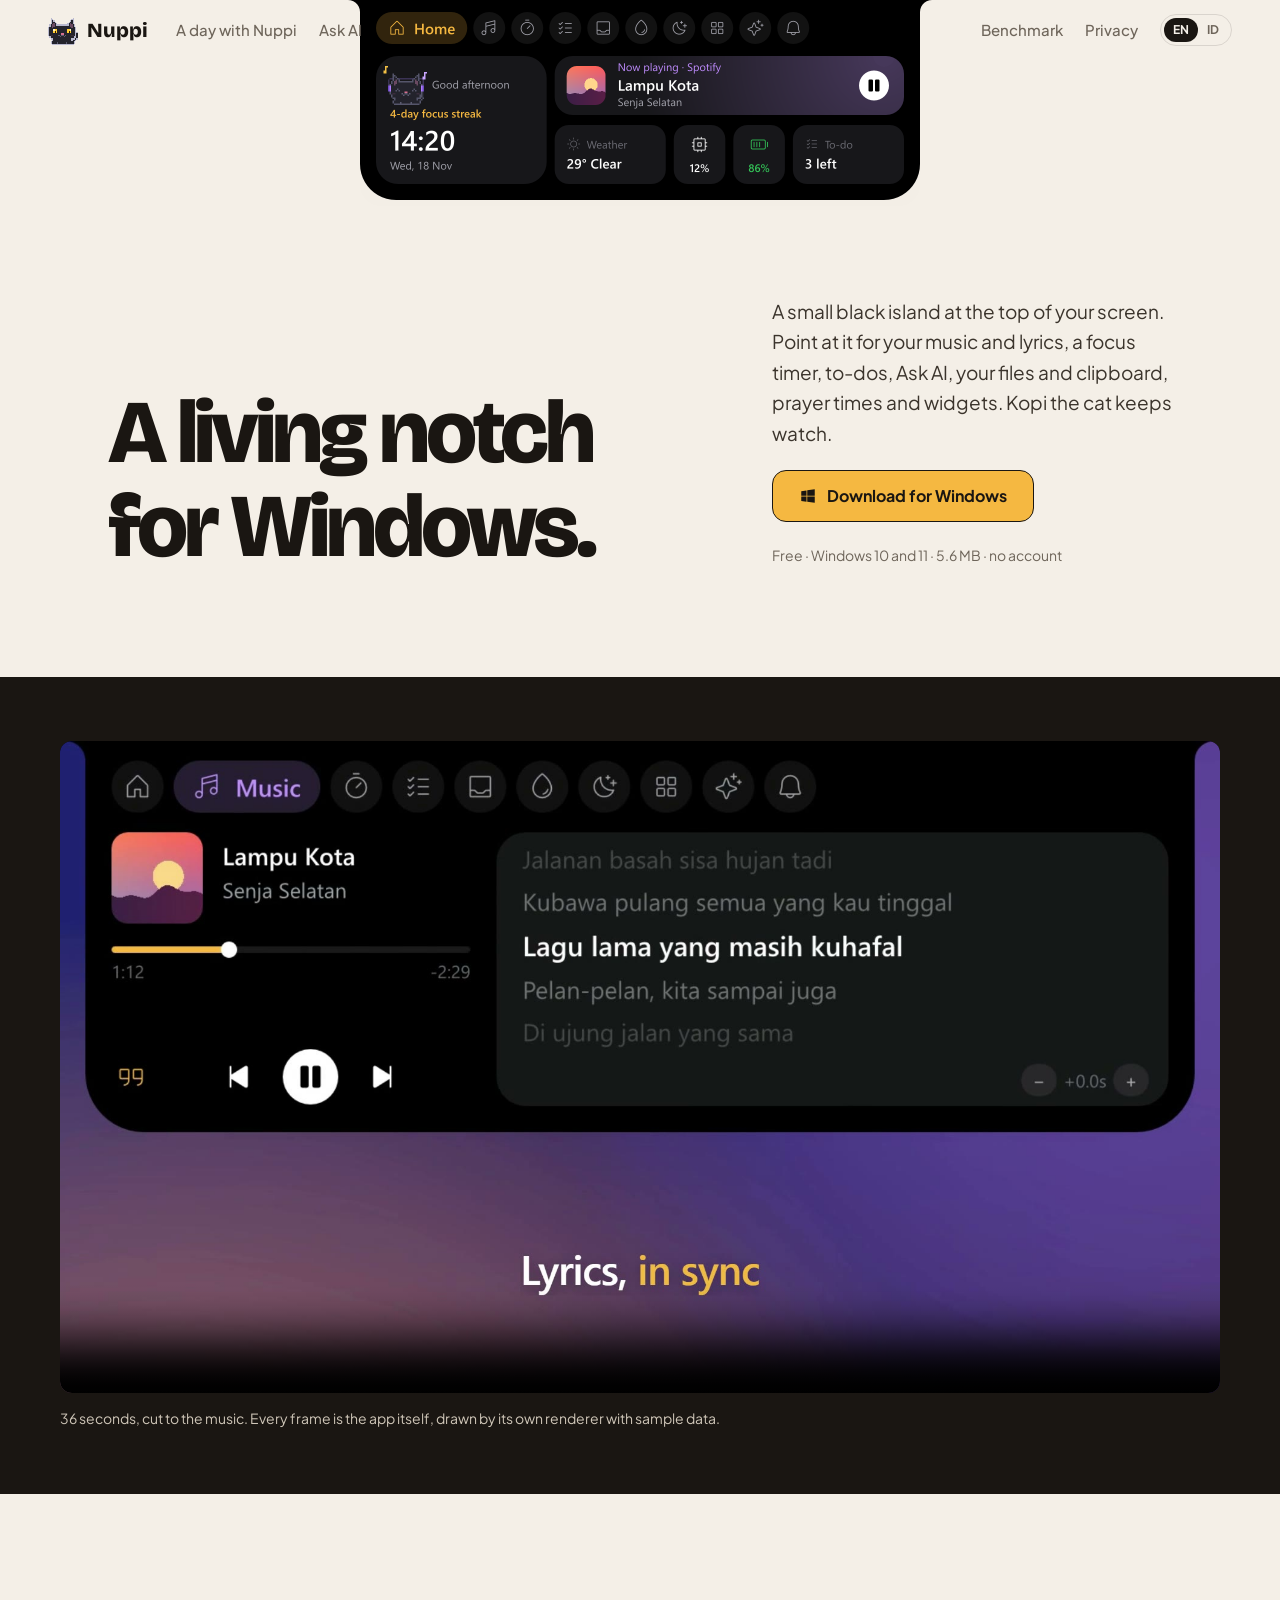
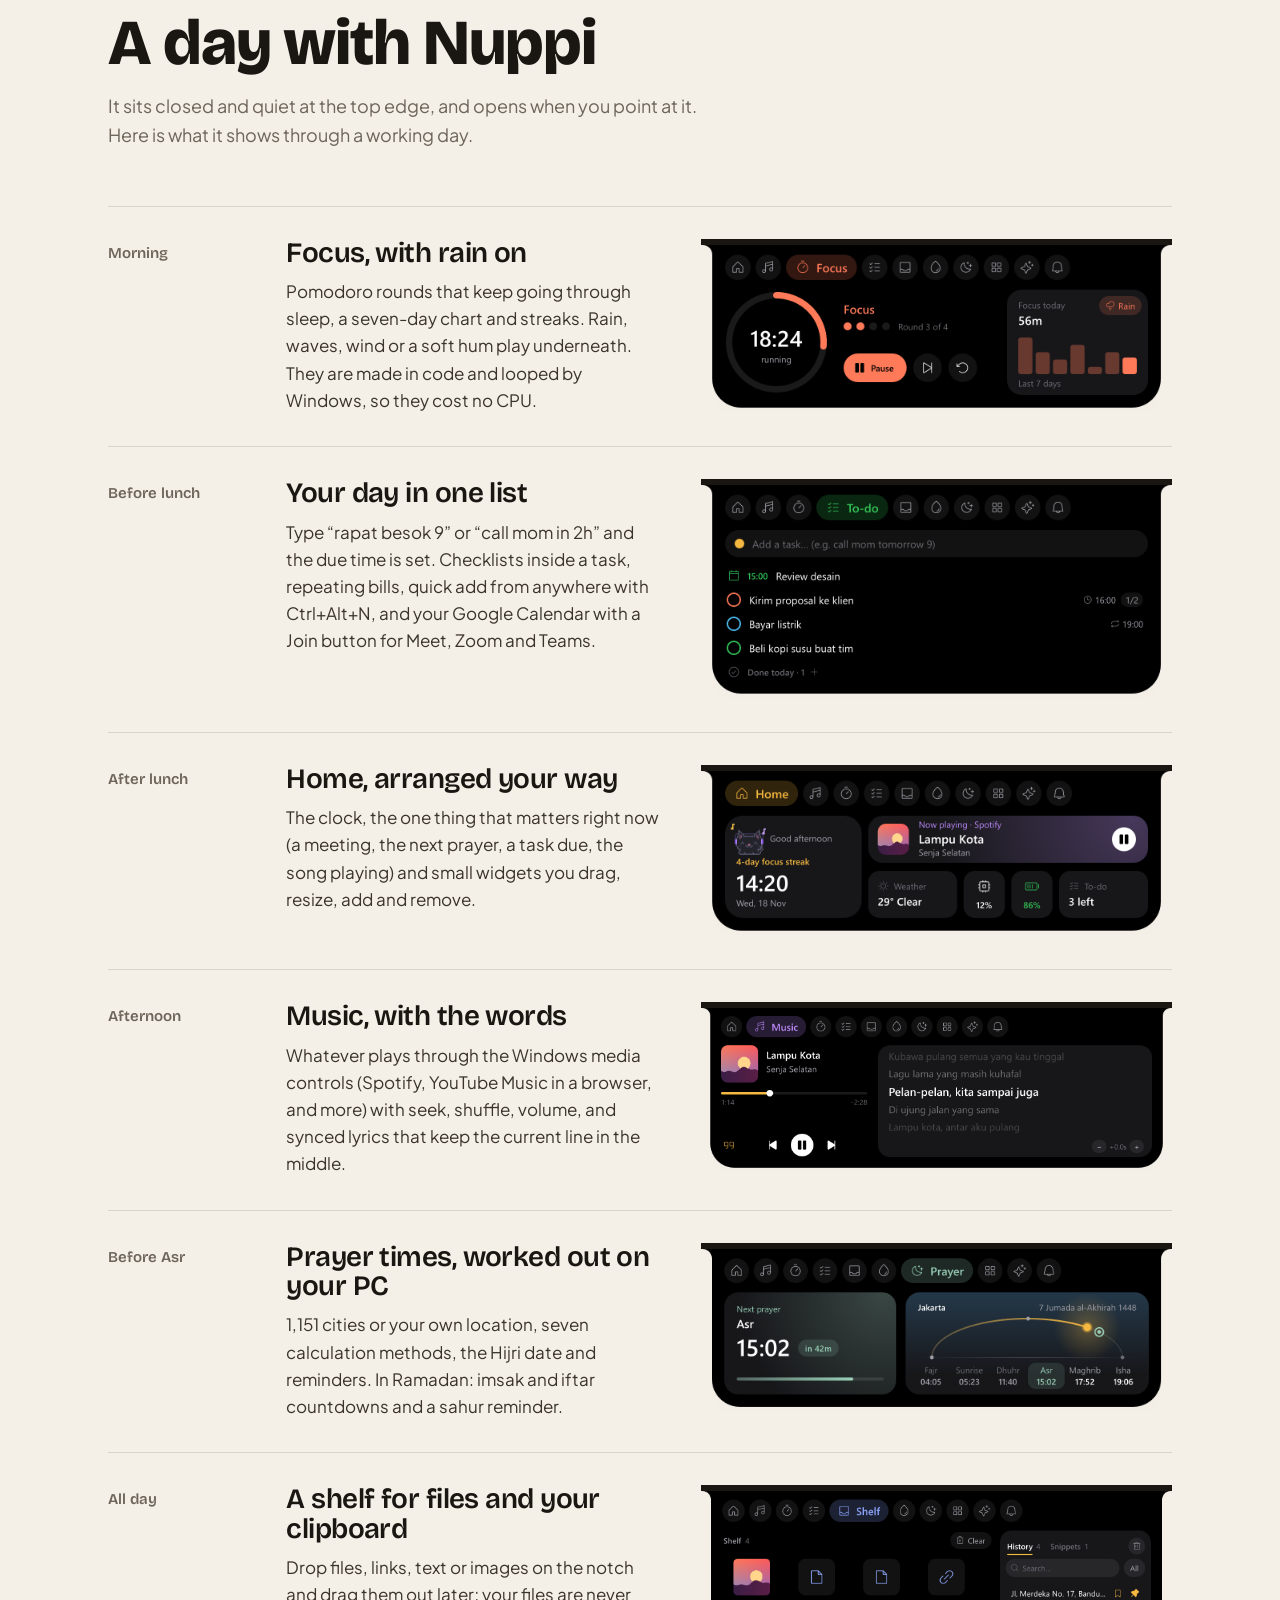
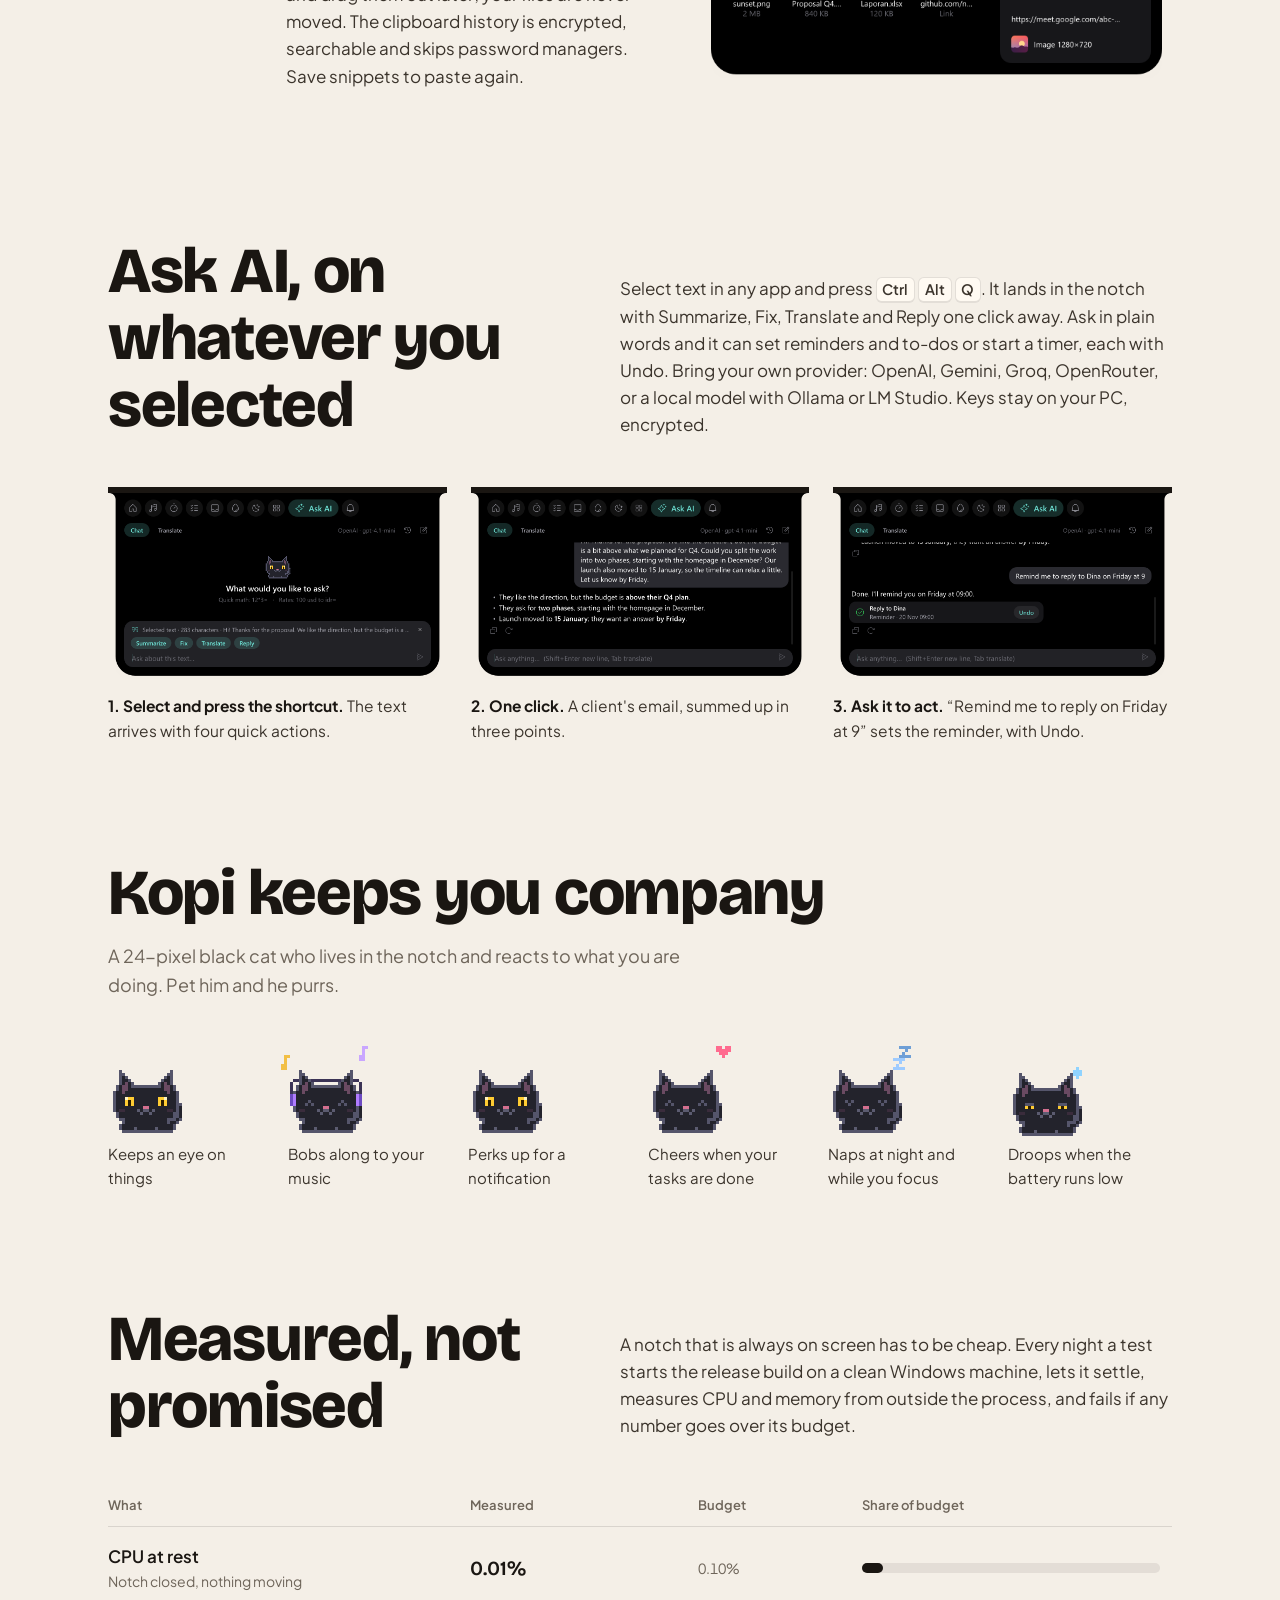
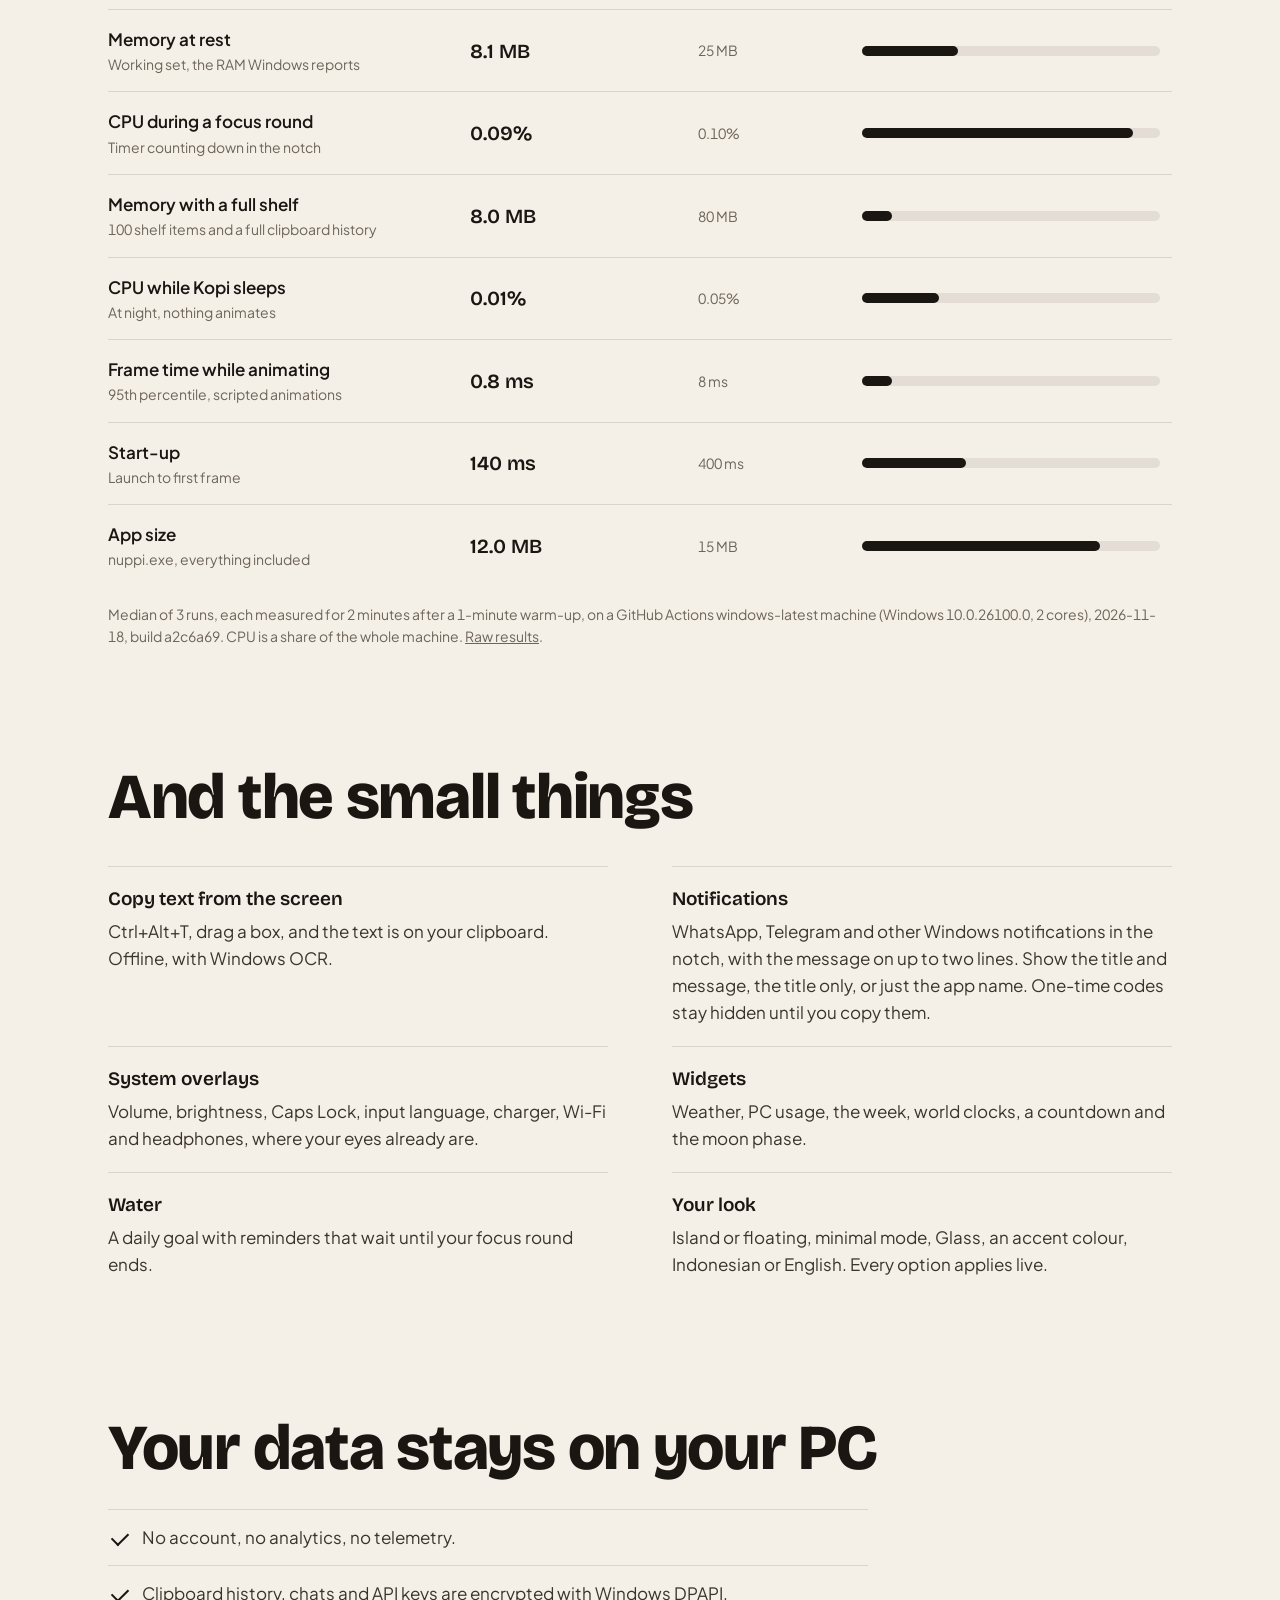
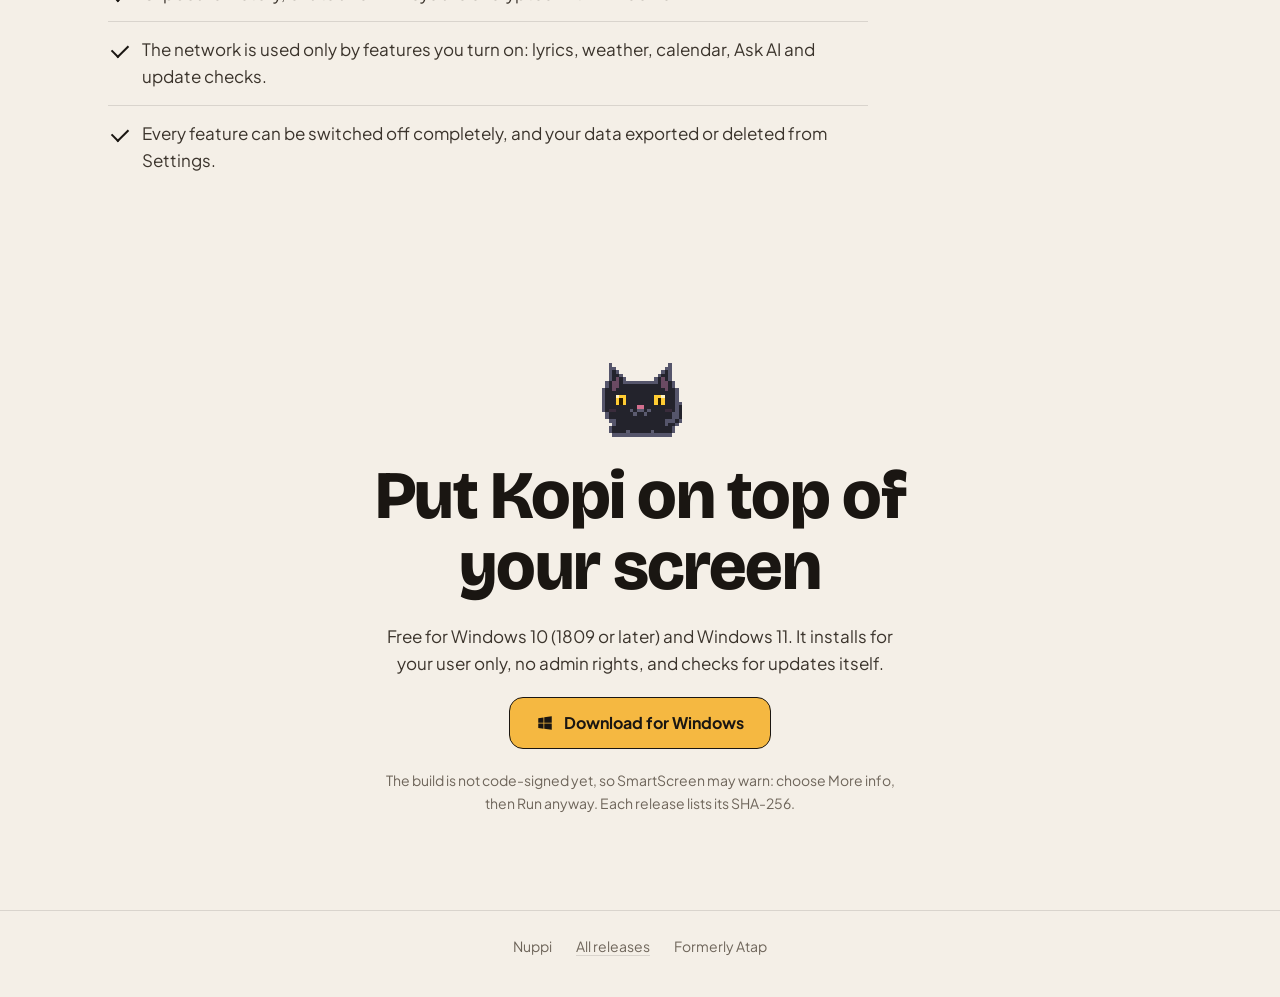
==== index.html @ 41942827 "site: notifications copy" ====
<!doctype html>
<html lang="en">
<head>
  <meta charset="utf-8">
  <meta name="viewport" content="width=device-width, initial-scale=1">
  <title>Nuppi — a living notch for Windows</title>
  <meta name="description" content="Nuppi puts a living notch at the top of your Windows screen: music with synced lyrics, a focus timer, to-dos, Ask AI on any selected text, a shelf for files and your clipboard, prayer times and widgets, guarded by Kopi the pixel cat. Free for Windows 10 and 11.">
  <meta name="theme-color" content="#F4EFE7">
  <link rel="canonical" href="https://nuppi-notch.github.io/">
  <link rel="icon" type="image/png" sizes="32x32" href="media/favicon-32.png">
  <link rel="icon" type="image/png" sizes="256x256" href="media/icon.png">
  <link rel="apple-touch-icon" href="media/icon.png">
  <meta property="og:type" content="website">
  <meta property="og:title" content="Nuppi — a living notch for Windows">
  <meta property="og:description" content="Music, lyrics, focus, to-dos, Ask AI, a shelf, prayer times and widgets in a notch at the top of your screen. Free for Windows 10 and 11.">
  <meta property="og:url" content="https://nuppi-notch.github.io/">
  <meta property="og:image" content="https://nuppi-notch.github.io/media/og.png">
  <meta name="twitter:card" content="summary_large_image">
  <link rel="preconnect" href="https://fonts.googleapis.com">
  <link rel="preconnect" href="https://fonts.gstatic.com" crossorigin>
  <link href="https://fonts.googleapis.com/css2?family=Bricolage+Grotesque:opsz,wght@12..96,600;12..96,800&family=Plus+Jakarta+Sans:wght@400;500;700&display=swap" rel="stylesheet">
  <link rel="stylesheet" href="style.css">
</head>
<body>
  <a class="skip" href="#main" data-i18n="skip">Skip to content</a>
  <header class="bar">
    <a class="brand" href="#top" aria-label="Nuppi">
      <img src="media/icon.png" alt="" width="30" height="30" class="pixel">
      <span>Nuppi</span>
    </a>
    <nav class="links" aria-label="Features">
      <a href="#day" data-i18n="nav.day">A day with Nuppi</a>
      <a href="#ai" data-i18n="nav.ai">Ask AI</a>
    </nav>
    <div class="bar-end">
      <nav class="links" aria-label="About">
        <a href="#bench" data-i18n="nav.bench">Benchmark</a>
        <a href="#privacy" data-i18n="nav.privacy">Privacy</a>
      </nav>
      <button class="lang" type="button" aria-label="Language: English / Bahasa Indonesia"><span data-l="en">EN</span><span data-l="id">ID</span></button>
    </div>
  </header>

  <main id="main">
    <section class="hero" id="top">
      <div class="notch" aria-hidden="true">
        <img class="notch-closed" src="media/closed_timer.png" alt="" width="376" height="40">
        <img class="notch-open" src="media/home.png" alt="" width="588" height="208" fetchpriority="high">
      </div>
      <div class="hero-grid">
        <h1 data-i18n="hero.title">A living notch<br>for Windows.</h1>
        <div class="hero-side">
          <p class="lead" data-i18n="hero.lead">A small black island at the top of your screen. Point at it for your music and lyrics, a focus timer, to-dos, Ask AI, your files and clipboard, prayer times and widgets. Kopi the cat keeps watch.</p>
          <a class="btn" href="https://github.com/nuppi-notch/nuppi-releases/releases/latest/download/NuppiSetup.exe">
            <svg viewBox="0 0 24 24" width="18" height="18" aria-hidden="true"><path fill="currentColor" d="M3 5.5 10 4.5v7H3zm8-1.15L21 3v8.5H11zM3 12.5h7v7l-7-1zm8 0h10V21l-10-1.4z"/></svg>
            <span data-i18n="cta">Download for Windows</span>
          </a>
          <p class="fine" data-i18n="hero.fine">Free · Windows 10 and 11 · 5.6 MB · no account</p>
        </div>
      </div>
    </section>

    <section class="film" id="trailer" aria-label="Trailer">
      <div class="film-inner">
        <video controls preload="none" playsinline poster="media/poster.jpg" width="1920" height="1080">
          <source src="media/trailer.mp4" type="video/mp4">
        </video>
        <p class="film-note" data-i18n="film.note">36 seconds, cut to the music. Every frame is the app itself, drawn by its own renderer with sample data.</p>
      </div>
    </section>

    <section class="day" id="day" aria-labelledby="day-title">
      <h2 id="day-title" data-i18n="day.title">A day with Nuppi</h2>
      <p class="intro" data-i18n="day.intro">It sits closed and quiet at the top edge, and opens when you point at it. Here is what it shows through a working day.</p>

      <ol class="stops" role="list">
        <li class="stop">
          <p class="when" data-i18n="s1.when">Morning</p>
          <div class="stop-copy">
            <h3 data-i18n="s1.t">Focus, with rain on</h3>
            <p data-i18n="s1.p">Pomodoro rounds that keep going through sleep, a seven-day chart and streaks. Rain, waves, wind or a soft hum play underneath. They are made in code and looped by Windows, so they cost no CPU.</p>
          </div>
          <figure class="shot"><img src="media/focus.png" alt="Focus timer at 18:22 with the rain sound on and a seven-day chart" width="588" height="212" loading="lazy"></figure>
        </li>
        <li class="stop">
          <p class="when" data-i18n="s2.when">Before lunch</p>
          <div class="stop-copy">
            <h3 data-i18n="s2.t">Your day in one list</h3>
            <p data-i18n="s2.p">Type “rapat besok 9” or “call mom in 2h” and the due time is set. Checklists inside a task, repeating bills, quick add from anywhere with Ctrl+Alt+N, and your Google Calendar with a Join button for Meet, Zoom and Teams.</p>
          </div>
          <figure class="shot"><img src="media/todo.png" alt="To-do with a checklist, a repeating bill and the next calendar event" width="588" height="268" loading="lazy"></figure>
        </li>
        <li class="stop">
          <p class="when" data-i18n="s3.when">After lunch</p>
          <div class="stop-copy">
            <h3 data-i18n="s3.t">Home, arranged your way</h3>
            <p data-i18n="s3.p">The clock, the one thing that matters right now (a meeting, the next prayer, a task due, the song playing) and small widgets you drag, resize, add and remove.</p>
          </div>
          <figure class="shot"><img src="media/home.png" alt="Home: the clock with Kopi, the song playing, weather, CPU, battery and to-do on a grid" width="588" height="208" loading="lazy"></figure>
        </li>
        <li class="stop">
          <p class="when" data-i18n="s4.when">Afternoon</p>
          <div class="stop-copy">
            <h3 data-i18n="s4.t">Music, with the words</h3>
            <p data-i18n="s4.p">Whatever plays through the Windows media controls (Spotify, YouTube Music in a browser, and more) with seek, shuffle, volume, and synced lyrics that keep the current line in the middle.</p>
          </div>
          <figure class="shot"><img src="media/lyrics.png" alt="Music with synced lyrics, the current line centred" width="708" height="248" loading="lazy"></figure>
        </li>
        <li class="stop">
          <p class="when" data-i18n="s5.when">Before Asr</p>
          <div class="stop-copy">
            <h3 data-i18n="s5.t">Prayer times, worked out on your PC</h3>
            <p data-i18n="s5.p">1,151 cities or your own location, seven calculation methods, the Hijri date and reminders. In Ramadan: imsak and iftar countdowns and a sahur reminder.</p>
          </div>
          <figure class="shot"><img src="media/prayer.png" alt="Prayer times for Jakarta with the sun's arc and the next prayer" width="608" height="212" loading="lazy"></figure>
        </li>
        <li class="stop">
          <p class="when" data-i18n="s6.when">All day</p>
          <div class="stop-copy">
            <h3 data-i18n="s6.t">A shelf for files and your clipboard</h3>
            <p data-i18n="s6.p">Drop files, links, text or images on the notch and drag them out later; your files are never moved. The clipboard history is encrypted, searchable and skips password managers. Save snippets to paste again.</p>
          </div>
          <figure class="shot"><img src="media/shelf.png" alt="The shelf with files and the clipboard history with a saved snippet" width="668" height="268" loading="lazy"></figure>
        </li>
      </ol>
    </section>

    <section class="ai" id="ai" aria-labelledby="ai-title">
      <div class="ai-head">
        <h2 id="ai-title" data-i18n="ai.title">Ask AI, on whatever you selected</h2>
        <p data-i18n="ai.p">Select text in any app and press <kbd>Ctrl</kbd> <kbd>Alt</kbd> <kbd>Q</kbd>. It lands in the notch with Summarize, Fix, Translate and Reply one click away. Ask in plain words and it can set reminders and to-dos or start a timer, each with Undo. Bring your own provider: OpenAI, Gemini, Groq, OpenRouter, or a local model with Ollama or LM Studio. Keys stay on your PC, encrypted.</p>
      </div>
      <ol class="ai-steps" role="list">
        <li>
          <figure class="shot"><img src="media/ask_quote.png" alt="Ask AI with selected text attached and the Summarize, Fix, Translate and Reply actions" width="626" height="340" loading="lazy"></figure>
          <p><b data-i18n="ai.1.b">1. Select and press the shortcut.</b> <span data-i18n="ai.1">The text arrives with four quick actions.</span></p>
        </li>
        <li>
          <figure class="shot"><img src="media/ask.png" alt="A client email summarized into three bullet points" width="626" height="340" loading="lazy"></figure>
          <p><b data-i18n="ai.2.b">2. One click.</b> <span data-i18n="ai.2">A client's email, summed up in three points.</span></p>
        </li>
        <li>
          <figure class="shot"><img src="media/ask_agent.png" alt="A request to be reminded, answered with a reminder card and an Undo button" width="626" height="340" loading="lazy"></figure>
          <p><b data-i18n="ai.3.b">3. Ask it to act.</b> <span data-i18n="ai.3">“Remind me to reply on Friday at 9” sets the reminder, with Undo.</span></p>
        </li>
      </ol>
    </section>

    <section class="kopi" id="kopi" aria-labelledby="kopi-title">
      <h2 id="kopi-title" data-i18n="kopi.title">Kopi keeps you company</h2>
      <p class="intro" data-i18n="kopi.intro">A 24-pixel black cat who lives in the notch and reacts to what you are doing. Pet him and he purrs.</p>
      <ul class="moods" role="list">
        <li><img src="media/kopi_idle.png" alt="" width="96" height="96" class="pixel" loading="lazy"><p data-i18n="m.idle">Keeps an eye on things</p></li>
        <li><img src="media/kopi_music.png" alt="" width="96" height="96" class="pixel" loading="lazy"><p data-i18n="m.music">Bobs along to your music</p></li>
        <li><img src="media/kopi_notif.png" alt="" width="96" height="96" class="pixel" loading="lazy"><p data-i18n="m.notif">Perks up for a notification</p></li>
        <li><img src="media/kopi_happy.png" alt="" width="96" height="96" class="pixel" loading="lazy"><p data-i18n="m.happy">Cheers when your tasks are done</p></li>
        <li><img src="media/kopi_sleep.png" alt="" width="96" height="96" class="pixel" loading="lazy"><p data-i18n="m.sleep">Naps at night and while you focus</p></li>
        <li><img src="media/kopi_tired.png" alt="" width="96" height="96" class="pixel" loading="lazy"><p data-i18n="m.tired">Droops when the battery runs low</p></li>
      </ul>
    </section>

    <section class="bench" id="bench" aria-labelledby="bench-title">
      <div class="bench-head">
        <h2 id="bench-title" data-i18n="bench.title">Measured, not promised</h2>
        <p data-i18n="bench.p">A notch that is always on screen has to be cheap. Every night a test starts the release build on a clean Windows machine, lets it settle, measures CPU and memory from outside the process, and fails if any number goes over its budget.</p>
      </div>
      <!-- BENCH:START (written by scripts/site-bench.py from a perf run) -->
      <table class="bench-table">
        <thead><tr><th scope="col" data-i18n="b.h.what">What</th><th scope="col" data-i18n="b.h.measured">Measured</th><th scope="col" data-i18n="b.h.budget">Budget</th><th scope="col" data-i18n="b.h.use">Share of budget</th></tr></thead>
        <tbody>
          <tr><th scope="row"><span data-i18n="b.idle.cpu">CPU at rest</span><small data-i18n="b.idle.cpu.d">Notch closed, nothing moving</small></th><td class="num">0.01%</td><td class="of">0.10%</td><td class="bar-cell"><div class="meter" role="img" aria-label="7%"><i style="width:7.0%"></i></div></td></tr>
          <tr><th scope="row"><span data-i18n="b.idle.ws">Memory at rest</span><small data-i18n="b.idle.ws.d">Working set, the RAM Windows reports</small></th><td class="num">8.1 MB</td><td class="of">25 MB</td><td class="bar-cell"><div class="meter" role="img" aria-label="32%"><i style="width:32.4%"></i></div></td></tr>
          <tr><th scope="row"><span data-i18n="b.focus.cpu">CPU during a focus round</span><small data-i18n="b.focus.cpu.d">Timer counting down in the notch</small></th><td class="num">0.09%</td><td class="of">0.10%</td><td class="bar-cell"><div class="meter" role="img" aria-label="91%"><i style="width:91.0%"></i></div></td></tr>
          <tr><th scope="row"><span data-i18n="b.shelf.ws">Memory with a full shelf</span><small data-i18n="b.shelf.ws.d">100 shelf items and a full clipboard history</small></th><td class="num">8.0 MB</td><td class="of">80 MB</td><td class="bar-cell"><div class="meter" role="img" aria-label="10%"><i style="width:10.0%"></i></div></td></tr>
          <tr><th scope="row"><span data-i18n="b.sleep.cpu">CPU while Kopi sleeps</span><small data-i18n="b.sleep.cpu.d">At night, nothing animates</small></th><td class="num">0.01%</td><td class="of">0.05%</td><td class="bar-cell"><div class="meter" role="img" aria-label="26%"><i style="width:26.0%"></i></div></td></tr>
          <tr><th scope="row"><span data-i18n="b.frame">Frame time while animating</span><small data-i18n="b.frame.d">95th percentile, scripted animations</small></th><td class="num">0.8 ms</td><td class="of">8 ms</td><td class="bar-cell"><div class="meter" role="img" aria-label="10%"><i style="width:10.3%"></i></div></td></tr>
          <tr><th scope="row"><span data-i18n="b.start">Start-up</span><small data-i18n="b.start.d">Launch to first frame</small></th><td class="num">140 ms</td><td class="of">400 ms</td><td class="bar-cell"><div class="meter" role="img" aria-label="35%"><i style="width:35.0%"></i></div></td></tr>
          <tr><th scope="row"><span data-i18n="b.size">App size</span><small data-i18n="b.size.d">nuppi.exe, everything included</small></th><td class="num">12.0 MB</td><td class="of">15 MB</td><td class="bar-cell"><div class="meter" role="img" aria-label="80%"><i style="width:79.9%"></i></div></td></tr>
        </tbody>
        <caption data-i18n="b.cap">Median of 3 runs, each measured for 2 minutes after a 1-minute warm-up, on a GitHub Actions windows-latest machine (Windows 10.0.26100.0, 2 cores), 2026-11-18, build a2c6a69. CPU is a share of the whole machine. <a href="media/bench.json">Raw results</a>.</caption>
      </table>
      <script>window.NUPPI_BENCH_ID = {"b.idle.cpu": "CPU saat diam", "b.idle.cpu.d": "Notch tertutup, tidak ada yang bergerak", "b.idle.ws": "Memori saat diam", "b.idle.ws.d": "Working set, RAM yang dilaporkan Windows", "b.focus.cpu": "CPU saat ronde fokus", "b.focus.cpu.d": "Timer berjalan di notch", "b.shelf.ws": "Memori dengan rak penuh", "b.shelf.ws.d": "100 item rak dan riwayat clipboard penuh", "b.sleep.cpu": "CPU saat Kopi tidur", "b.sleep.cpu.d": "Malam hari, tidak ada animasi", "b.frame": "Waktu frame saat beranimasi", "b.frame.d": "Persentil ke-95, animasi berskrip", "b.start": "Waktu mulai", "b.start.d": "Dari dijalankan sampai frame pertama", "b.size": "Ukuran aplikasi", "b.size.d": "nuppi.exe, sudah termasuk semuanya", "b.h.what": "Yang diukur", "b.h.measured": "Hasil", "b.h.budget": "Batas", "b.h.use": "Porsi dari batas", "b.cap": "Median dari 3 kali uji, masing-masing diukur 2 menit setelah pemanasan 1 menit, di mesin GitHub Actions windows-latest (Windows 10.0.26100.0, 2 core), 2026-11-18, build a2c6a69. CPU dihitung dari seluruh mesin. <a href=\"media/bench.json\">Hasil mentah</a>."};</script>
      <!-- BENCH:END -->
    </section>

    <section class="more" aria-labelledby="more-title">
      <h2 id="more-title" data-i18n="more.title">And the small things</h2>
      <dl class="more-list">
        <div><dt data-i18n="x.ocr.t">Copy text from the screen</dt><dd data-i18n="x.ocr">Ctrl+Alt+T, drag a box, and the text is on your clipboard. Offline, with Windows OCR.</dd></div>
        <div><dt data-i18n="x.notif.t">Notifications</dt><dd data-i18n="x.notif">WhatsApp, Telegram and other Windows notifications in the notch, with the message on up to two lines. Show the title and message, the title only, or just the app name. One-time codes stay hidden until you copy them.</dd></div>
        <div><dt data-i18n="x.over.t">System overlays</dt><dd data-i18n="x.over">Volume, brightness, Caps Lock, input language, charger, Wi-Fi and headphones, where your eyes already are.</dd></div>
        <div><dt data-i18n="x.wid.t">Widgets</dt><dd data-i18n="x.wid">Weather, PC usage, the week, world clocks, a countdown and the moon phase.</dd></div>
        <div><dt data-i18n="x.water.t">Water</dt><dd data-i18n="x.water">A daily goal with reminders that wait until your focus round ends.</dd></div>
        <div><dt data-i18n="x.look.t">Your look</dt><dd data-i18n="x.look">Island or floating, minimal mode, Glass, an accent colour, Indonesian or English. Every option applies live.</dd></div>
      </dl>
    </section>

    <section class="privacy" id="privacy" aria-labelledby="privacy-title">
      <h2 id="privacy-title" data-i18n="privacy.title">Your data stays on your PC</h2>
      <ul class="facts" role="list">
        <li data-i18n="p.1">No account, no analytics, no telemetry.</li>
        <li data-i18n="p.2">Clipboard history, chats and API keys are encrypted with Windows DPAPI.</li>
        <li data-i18n="p.3">The network is used only by features you turn on: lyrics, weather, calendar, Ask AI and update checks.</li>
        <li data-i18n="p.4">Every feature can be switched off completely, and your data exported or deleted from Settings.</li>
      </ul>
    </section>

    <section class="get" id="download" aria-labelledby="get-title">
      <img src="media/kopi_idle.png" alt="" width="112" height="112" class="pixel">
      <h2 id="get-title" data-i18n="get.title">Put Kopi on top of your screen</h2>
      <p data-i18n="get.p">Free for Windows 10 (1809 or later) and Windows 11. It installs for your user only, no admin rights, and checks for updates itself.</p>
      <a class="btn" href="https://github.com/nuppi-notch/nuppi-releases/releases/latest/download/NuppiSetup.exe">
        <svg viewBox="0 0 24 24" width="18" height="18" aria-hidden="true"><path fill="currentColor" d="M3 5.5 10 4.5v7H3zm8-1.15L21 3v8.5H11zM3 12.5h7v7l-7-1zm8 0h10V21l-10-1.4z"/></svg>
        <span data-i18n="cta">Download for Windows</span>
      </a>
      <p class="fine" data-i18n="get.fine">The build is not code-signed yet, so SmartScreen may warn: choose More info, then Run anyway. Each release lists its SHA-256.</p>
    </section>
  </main>

  <footer class="foot">
    <span>Nuppi</span>
    <a href="https://github.com/nuppi-notch/nuppi-releases/releases" data-i18n="foot.releases">All releases</a>
    <span data-i18n="foot.formerly">Formerly Atap</span>
  </footer>

  <script src="main.js"></script>
</body>
</html>
---- style.css ----
/* Nuppi site. The palette, type and dials are in DESIGN.md. */
:root {
  --paper: #f4efe7;
  --ink: #1a1612;
  --muted: #6e655a;
  --line: rgba(26, 22, 18, 0.12);
  --accent: #f5b841;
  --max: 1160px;
  --gutter: clamp(16px, 4vw, 48px);
  --display: "Bricolage Grotesque", "Segoe UI", system-ui, sans-serif;
  color-scheme: light;
}

* { box-sizing: border-box; }
html { -webkit-text-size-adjust: 100%; scroll-behavior: smooth; }
body {
  margin: 0;
  background: var(--paper);
  color: var(--ink);
  font: 400 17px/1.6 "Plus Jakarta Sans", "Segoe UI", system-ui, sans-serif;
  -webkit-font-smoothing: antialiased;
}
img, video { display: block; max-width: 100%; height: auto; }
a { color: inherit; }
h1, h2, h3 { margin: 0; font-family: var(--display); line-height: 1.05; letter-spacing: -0.02em; }
p, figure, dl, dd { margin: 0; }
.pixel { image-rendering: pixelated; }
:focus-visible { outline: 2px solid var(--ink); outline-offset: 3px; border-radius: 6px; }
.skip { position: absolute; left: 12px; top: -60px; z-index: 10; padding: 8px 14px; background: var(--ink); color: var(--paper); border-radius: 8px; }
.skip:focus { top: 12px; }
section { scroll-margin-top: 16px; }

kbd {
  display: inline-block; padding: 0 0.4em; border-radius: 6px;
  border: 1px solid var(--line); border-bottom-width: 2px; background: #fffaf2;
  font: 600 0.85em/1.6 "Plus Jakarta Sans", system-ui, sans-serif;
}

/* The bar sits beside the notch, the way a menu bar flanks a real one. */
.bar {
  position: absolute; inset: 0 0 auto; z-index: 3;
  display: flex; align-items: center; gap: 28px;
  padding: 14px var(--gutter);
}
.brand { display: flex; align-items: center; gap: 9px; text-decoration: none; font: 800 20px/1 var(--display); }
.links { display: flex; gap: 22px; }
.links a { text-decoration: none; color: var(--muted); font-size: 15px; font-weight: 500; }
.links a:hover { color: var(--ink); }
.bar-end { margin-left: auto; display: flex; align-items: center; gap: 22px; }
.lang { display: flex; padding: 3px; border-radius: 999px; border: 1px solid var(--line); background: transparent; color: var(--muted); font: 700 12px/1 "Plus Jakarta Sans", sans-serif; cursor: pointer; }
.lang span { padding: 6px 9px; border-radius: 999px; }
.lang span.on { background: var(--ink); color: var(--paper); }

/* The one accent: the download button. */
.btn {
  display: inline-flex; align-items: center; gap: 10px;
  min-height: 52px; padding: 0 26px; border-radius: 14px;
  background: var(--accent); color: var(--ink); border: 1.5px solid var(--ink);
  font-weight: 700; font-size: 16px; text-decoration: none;
  transition: transform 0.12s ease;
}
.btn:hover { transform: translateY(-2px); }
.btn:active { transform: none; }
.fine { color: var(--muted); font-size: 14px; }

/* Hero: the real notch hangs from the top edge of the page. */
.hero { max-width: var(--max); margin: 0 auto; padding: 0 var(--gutter) clamp(56px, 8vw, 104px); }
.notch { position: relative; width: min(588px, 100%); margin: 0 auto; aspect-ratio: 588 / 208; }
.notch img { position: absolute; top: 0; left: 50%; transform: translateX(-50%); transition: opacity 0.3s ease, transform 0.5s cubic-bezier(.2, .9, .25, 1.12); }
.notch-open { width: 100%; transform-origin: 50% 0; }
.notch-closed { width: 64%; opacity: 0; }
.notch.shut .notch-open { opacity: 0; transform: translateX(-50%) scale(0.62, 0.2); }
.notch.shut .notch-closed { opacity: 1; }
.hero-grid { display: grid; grid-template-columns: 1.5fr 1fr; gap: clamp(24px, 5vw, 72px); align-items: end; margin-top: clamp(40px, 7vw, 88px); }
.hero h1 { font-size: clamp(46px, 7vw, 96px); font-weight: 800; letter-spacing: -0.045em; }
.hero-side { display: grid; gap: 22px; justify-items: start; padding-bottom: 8px; }
.lead { font-size: clamp(17px, 1.6vw, 19px); color: #3b342c; }

/* The trailer: the one dark band, because video reads best on black. */
.film { background: var(--ink); color: #cfc6b8; padding: clamp(28px, 5vw, 64px) var(--gutter); }
.film-inner { max-width: var(--max); margin: 0 auto; }
.film video { width: 100%; aspect-ratio: 16 / 9; border-radius: 12px; background: #000; }
.film-note { margin-top: 14px; font-size: 14px; }

/* A day: a time rail on the left, copy, then the render. */
.day, .ai, .kopi, .bench, .more, .privacy { max-width: var(--max); margin: 0 auto; padding: clamp(64px, 9vw, 120px) var(--gutter) 0; }
.day h2, .kopi h2, .more h2, .privacy h2 { font-size: clamp(36px, 5.4vw, 64px); font-weight: 800; }
.intro { max-width: 620px; margin-top: 16px; color: var(--muted); font-size: 18px; }
.stops { list-style: none; margin: clamp(36px, 5vw, 56px) 0 0; padding: 0; }
.stop {
  display: grid; grid-template-columns: 140px minmax(0, 1fr) minmax(0, 1.25fr); gap: clamp(16px, 3vw, 40px);
  align-items: start; padding: 32px 0; border-top: 1px solid var(--line);
}
.when { font: 600 15px/1.4 var(--display); color: var(--muted); padding-top: 4px; }
.stop-copy h3 { font-size: clamp(22px, 2.4vw, 28px); font-weight: 600; margin-bottom: 10px; }
.stop-copy p { color: #3b342c; }
/* A render hangs from the top of a dark strip, like the notch from a screen edge. */
.shot { border-top: 6px solid var(--ink); display: flex; justify-content: center; }
.shot img { width: 100%; }

/* Ask AI: the flagship, three steps side by side. */
.ai-head { display: grid; grid-template-columns: minmax(0, 1fr) minmax(0, 1.2fr); gap: clamp(20px, 4vw, 56px); align-items: end; }
.ai h2 { font-size: clamp(36px, 5.4vw, 64px); font-weight: 800; }
.ai-head p { color: #3b342c; }
.ai-steps { list-style: none; margin: clamp(32px, 5vw, 48px) 0 0; padding: 0; display: grid; grid-template-columns: repeat(3, minmax(0, 1fr)); gap: clamp(12px, 2vw, 24px); }
.ai-steps p { margin-top: 14px; font-size: 15.5px; color: #3b342c; }
.ai-steps b { color: var(--ink); }

/* Kopi's moods: the sprites at whole-pixel scale. */
.moods { list-style: none; margin: 40px 0 0; padding: 0; display: grid; grid-template-columns: repeat(6, minmax(0, 1fr)); gap: 16px; }
.moods li { display: grid; justify-items: start; gap: 6px; }
.moods img { width: 96px; height: 96px; margin-left: -10px; }
.moods p { font-size: 15px; color: #3b342c; max-width: 16ch; }

/* Benchmark: a measured table, not tiles. */
.bench-head { display: grid; grid-template-columns: minmax(0, 1fr) minmax(0, 1.2fr); gap: clamp(20px, 4vw, 56px); align-items: end; }
.bench h2 { font-size: clamp(36px, 5.4vw, 64px); font-weight: 800; }
.bench-head p { color: #3b342c; }
.bench-table { width: 100%; margin-top: 40px; border-collapse: collapse; font-variant-numeric: tabular-nums; }
.bench-table caption { text-align: left; color: var(--muted); font-size: 14px; caption-side: bottom; padding-top: 16px; }
.bench-table th, .bench-table td { text-align: left; padding: 16px 12px 16px 0; border-top: 1px solid var(--line); vertical-align: middle; }
.bench-table thead th { font-size: 13px; font-weight: 600; color: var(--muted); border-top: 0; padding-bottom: 10px; }
.bench-table tbody th { font-weight: 600; width: 34%; }
.bench-table tbody th small { display: block; font-weight: 400; color: var(--muted); font-size: 14px; }
.bench-table .num { font: 600 20px/1.2 var(--display); white-space: nowrap; }
.bench-table .of { color: var(--muted); font-size: 14px; white-space: nowrap; }
.meter { position: relative; height: 10px; border-radius: 5px; background: rgba(26, 22, 18, 0.08); min-width: 80px; }
.meter i { position: absolute; inset: 0 auto 0 0; border-radius: 5px; background: var(--ink); }

/* The small things: a plain two-column list. */
.more-list { margin-top: 36px; display: grid; grid-template-columns: repeat(2, minmax(0, 1fr)); column-gap: clamp(24px, 5vw, 72px); }
.more-list div { padding: 20px 0; border-top: 1px solid var(--line); }
.more-list dt { font: 600 19px/1.3 var(--display); margin-bottom: 6px; }
.more-list dd { color: #3b342c; }

.facts { list-style: none; margin: 28px 0 0; padding: 0; max-width: 760px; }
.facts li { padding: 14px 0 14px 34px; border-top: 1px solid var(--line); position: relative; color: #3b342c; }
.facts li::before { content: ""; position: absolute; left: 4px; top: 22px; width: 14px; height: 8px; border-left: 2.5px solid var(--ink); border-bottom: 2.5px solid var(--ink); transform: rotate(-45deg); }

.get { max-width: 760px; margin: 0 auto; padding: clamp(80px, 11vw, 140px) var(--gutter) clamp(64px, 8vw, 96px); display: grid; justify-items: center; text-align: center; gap: 20px; }
.get h2 { font-size: clamp(36px, 5.8vw, 68px); font-weight: 800; }
.get > p:not(.fine) { color: #3b342c; max-width: 520px; }
.get .fine { max-width: 520px; }

.foot { display: flex; flex-wrap: wrap; gap: 8px 24px; justify-content: center; padding: 24px var(--gutter) 40px; border-top: 1px solid var(--line); color: var(--muted); font-size: 14px; }
.foot a { text-decoration-color: var(--line); text-underline-offset: 3px; }

@media (max-width: 1240px) {
  .links { display: none; }
}
@media (max-width: 1100px) {
  .moods { grid-template-columns: repeat(3, minmax(0, 1fr)); row-gap: 28px; }
}
@media (max-width: 900px) {
  .hero-grid, .ai-head, .bench-head { grid-template-columns: 1fr; align-items: start; }
  .stop { grid-template-columns: 1fr; gap: 12px; }
  .ai-steps { grid-template-columns: 1fr; gap: 32px; }
  .more-list { grid-template-columns: 1fr; }
}
@media (max-width: 760px) {
  /* The notch takes the whole top edge; the bar moves just under it. */
  .bar { top: calc((100vw - 2 * var(--gutter)) * 0.354 + 4px); padding-top: 0; }
  .hero-grid { margin-top: 72px; }
  .bench-table thead { display: none; }
  .bench-table tr { display: grid; grid-template-columns: 1fr auto; gap: 6px 12px; padding: 14px 0; border-top: 1px solid var(--line); }
  .bench-table th, .bench-table td { border: 0; padding: 0; }
  .bench-table tbody th { width: auto; grid-column: 1 / -1; }
  .bench-table td.bar-cell { grid-column: 1 / -1; }
}
@media (max-width: 520px) {
  body { font-size: 16px; }
  .moods { grid-template-columns: repeat(2, minmax(0, 1fr)); }
  .btn { width: 100%; justify-content: center; }
  .hero-side { justify-items: stretch; }
}
@media (prefers-reduced-motion: reduce) {
  html { scroll-behavior: auto; }
  .notch img, .btn { transition: none; }
}
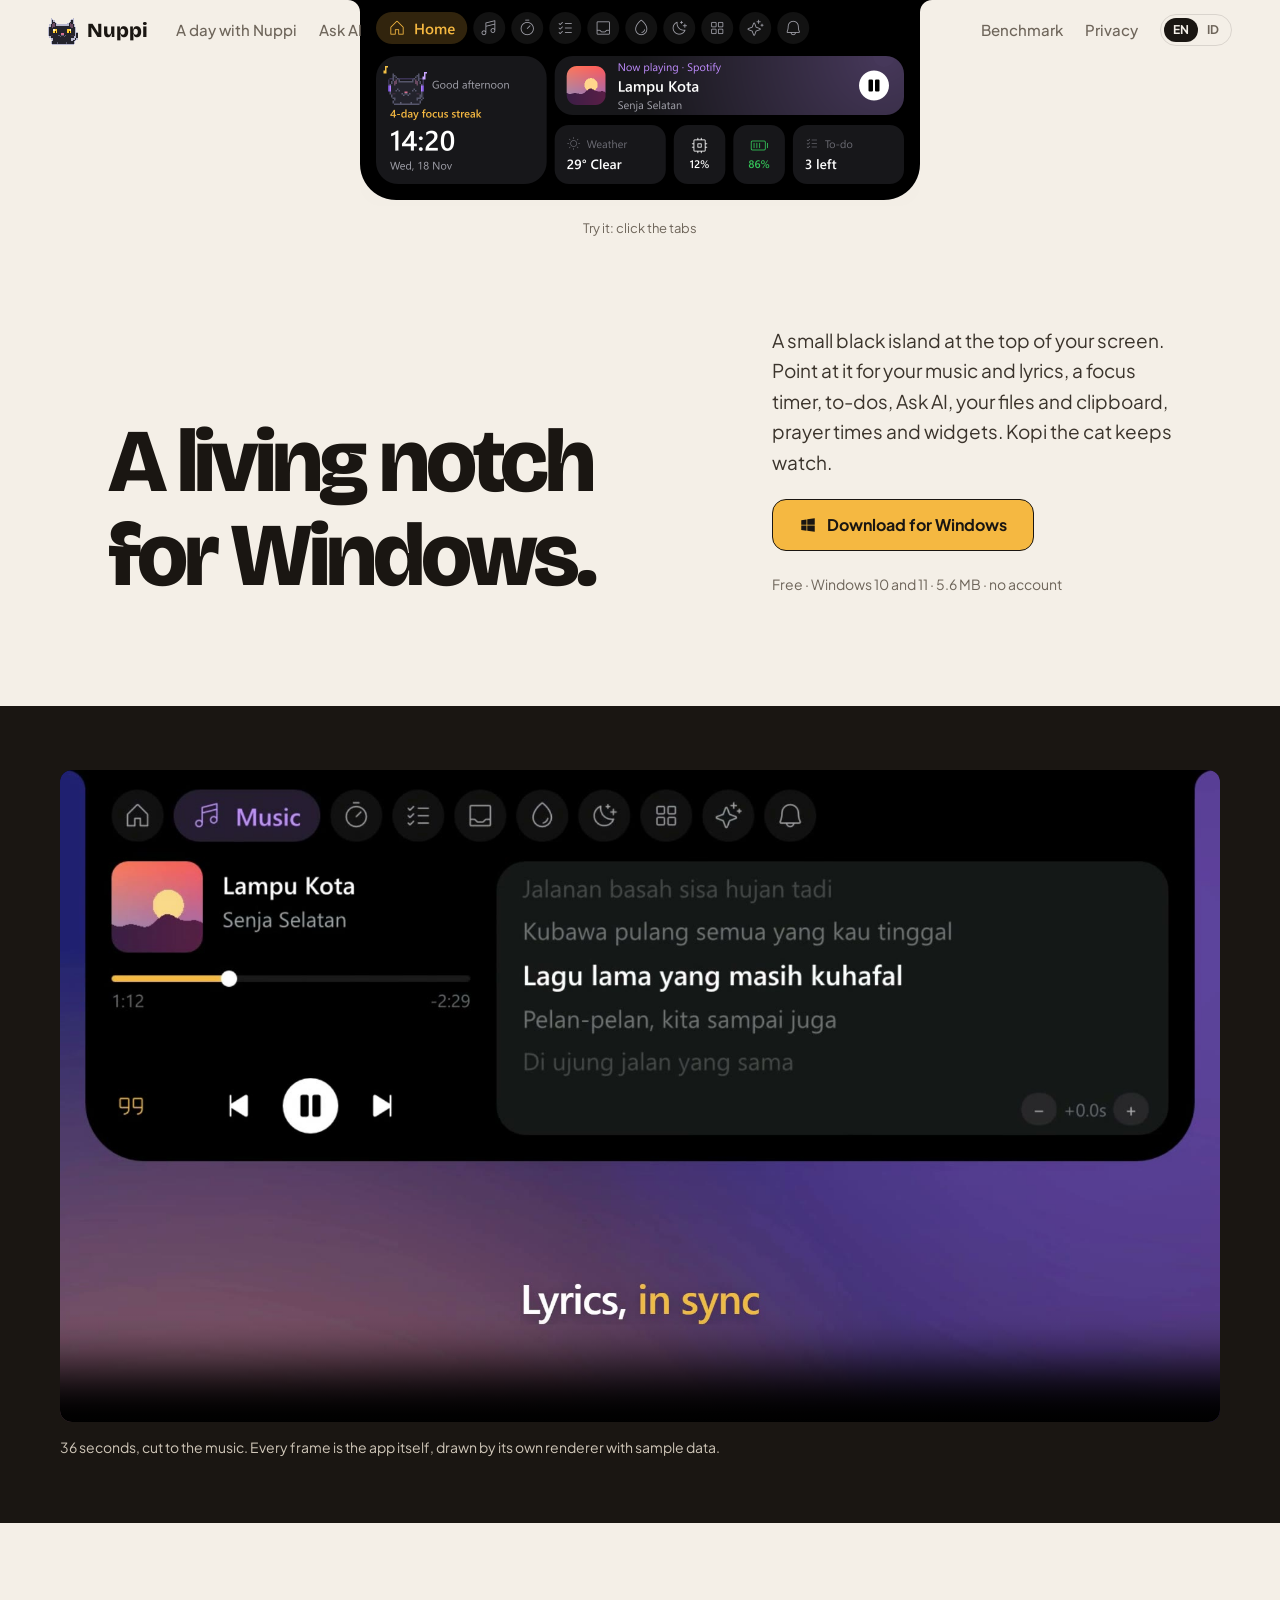
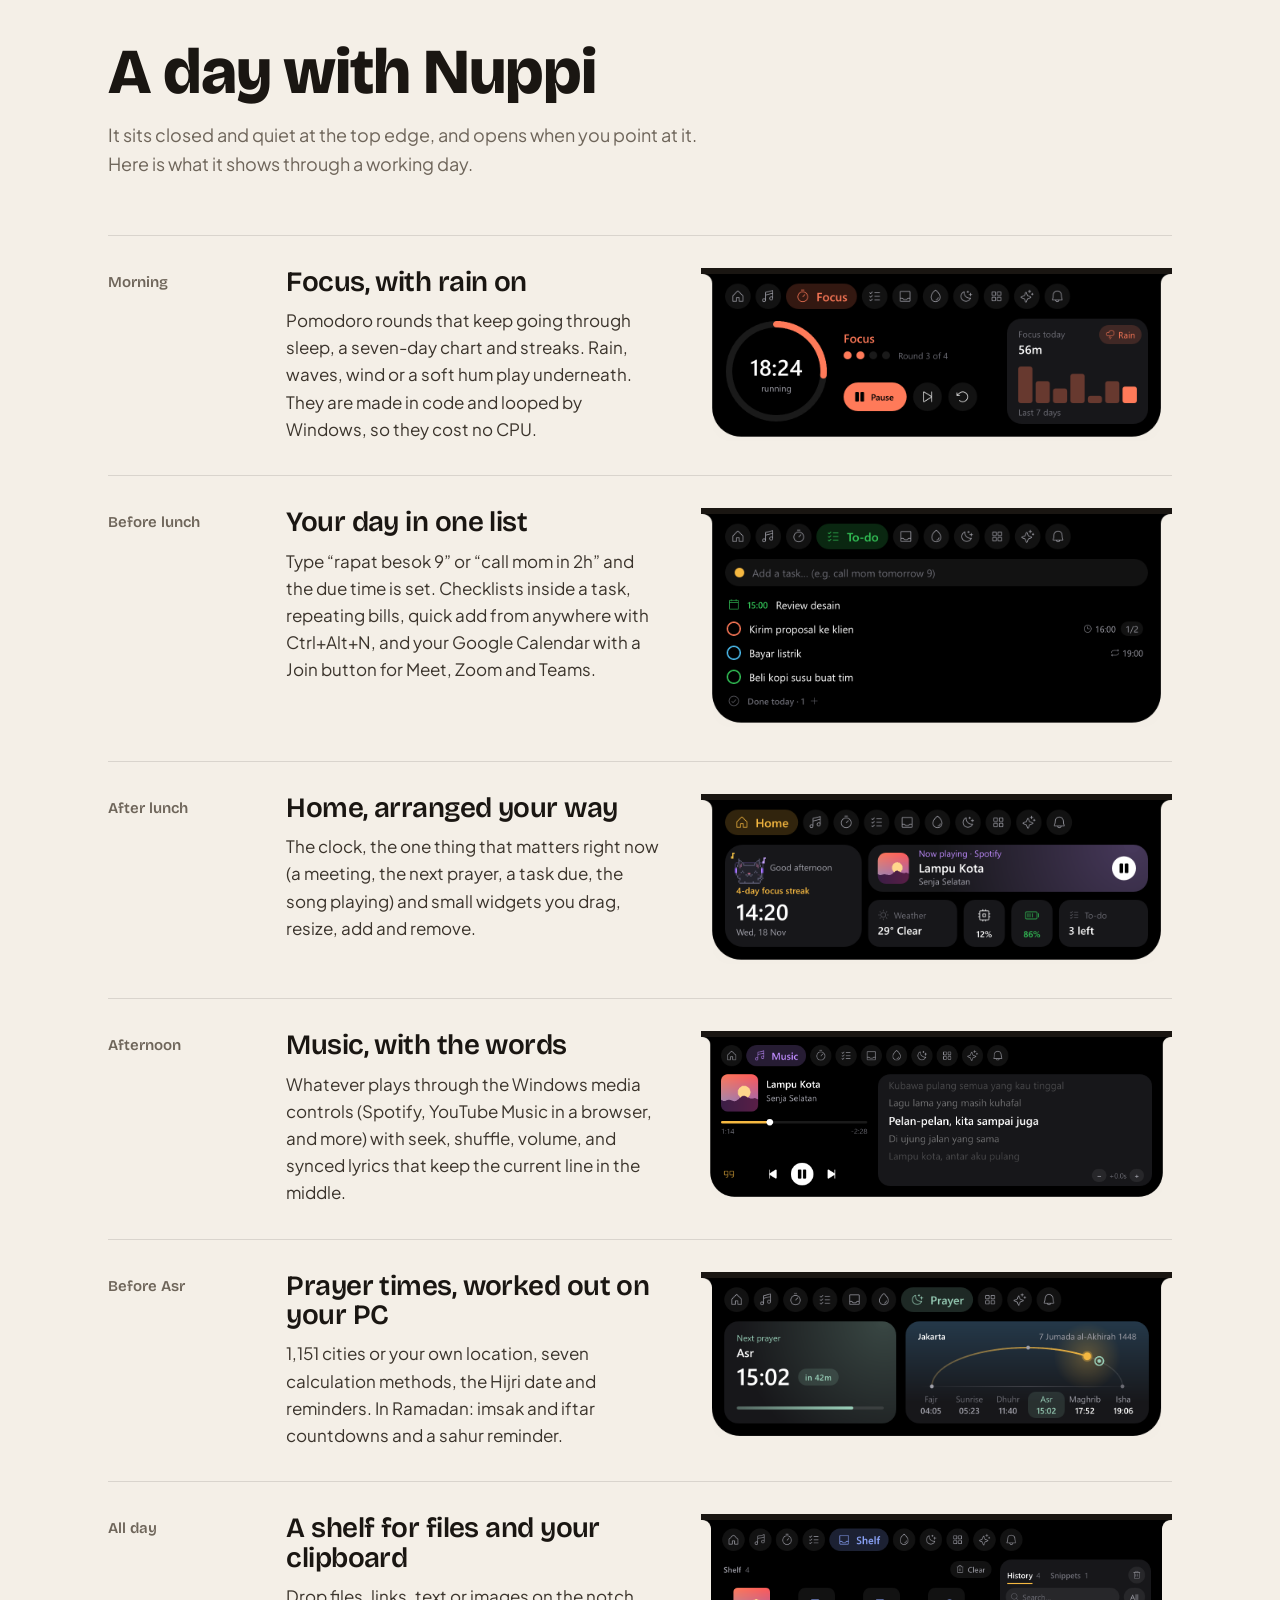
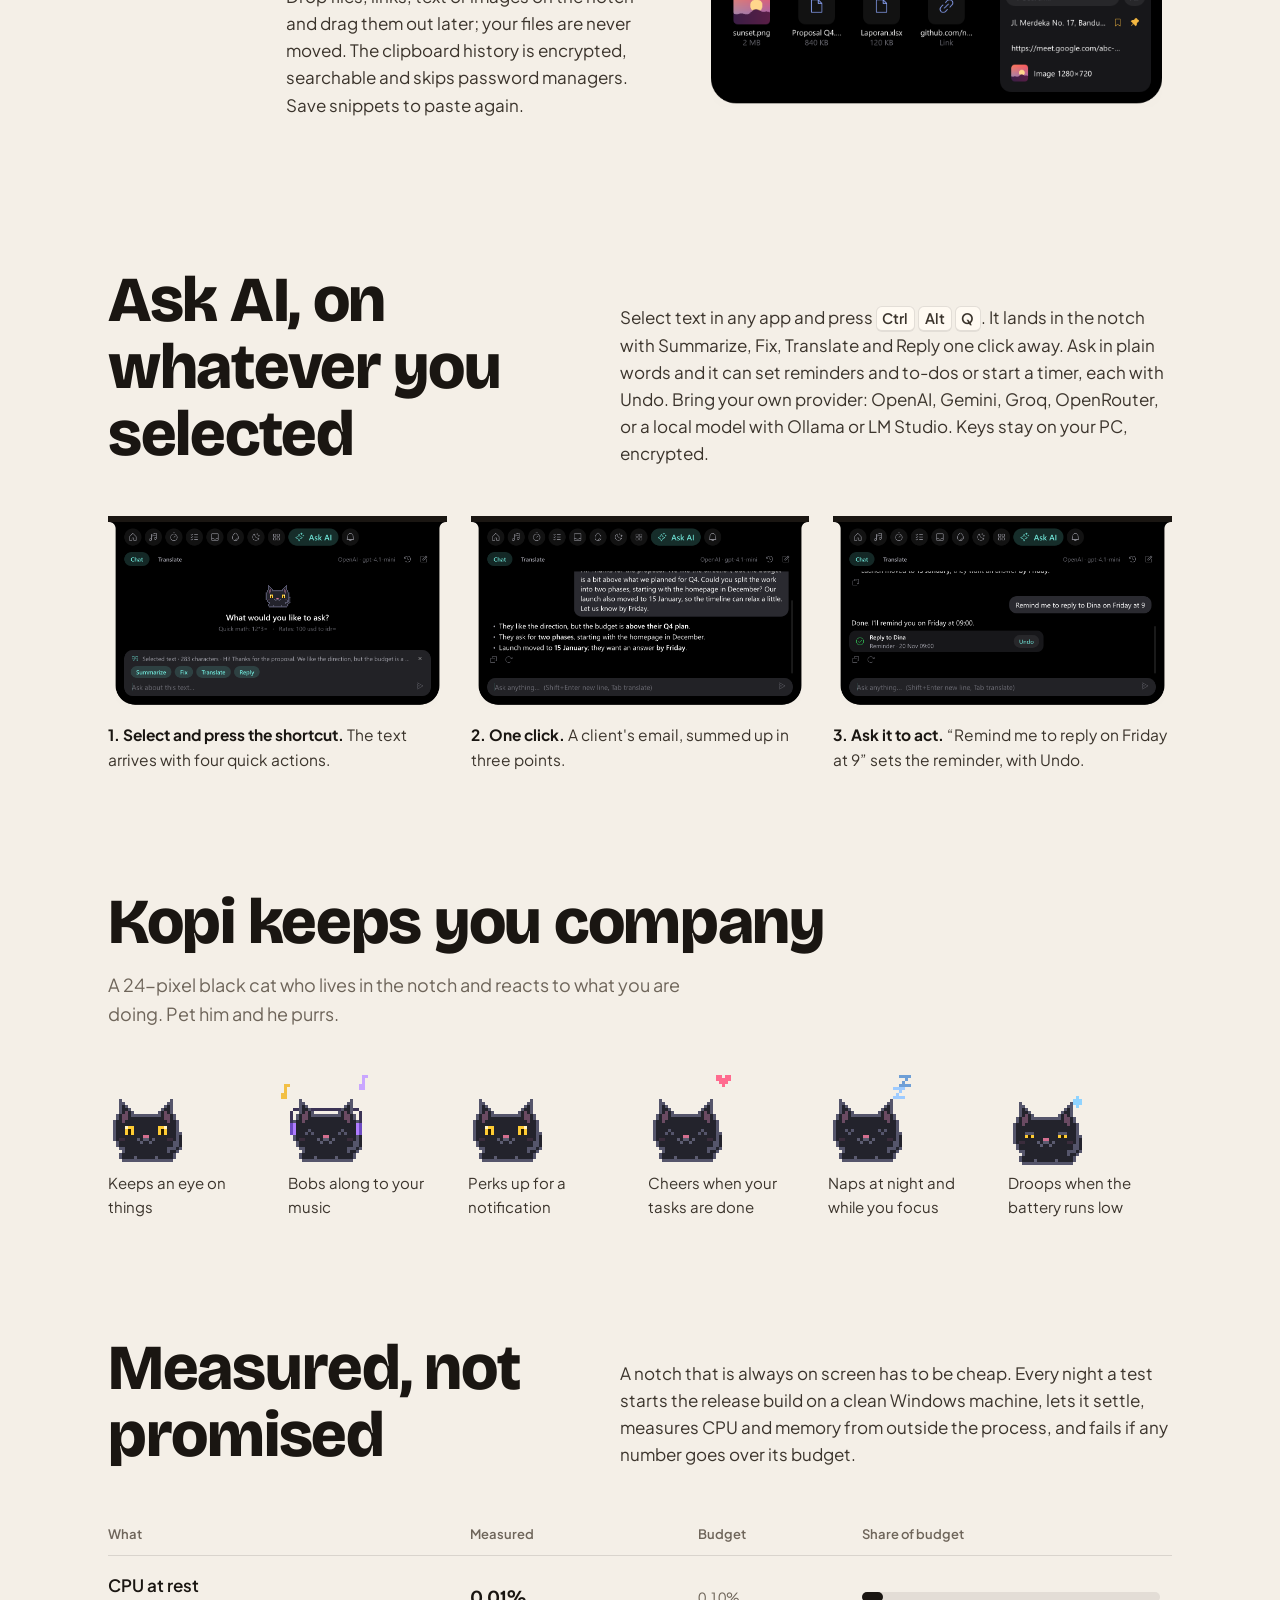
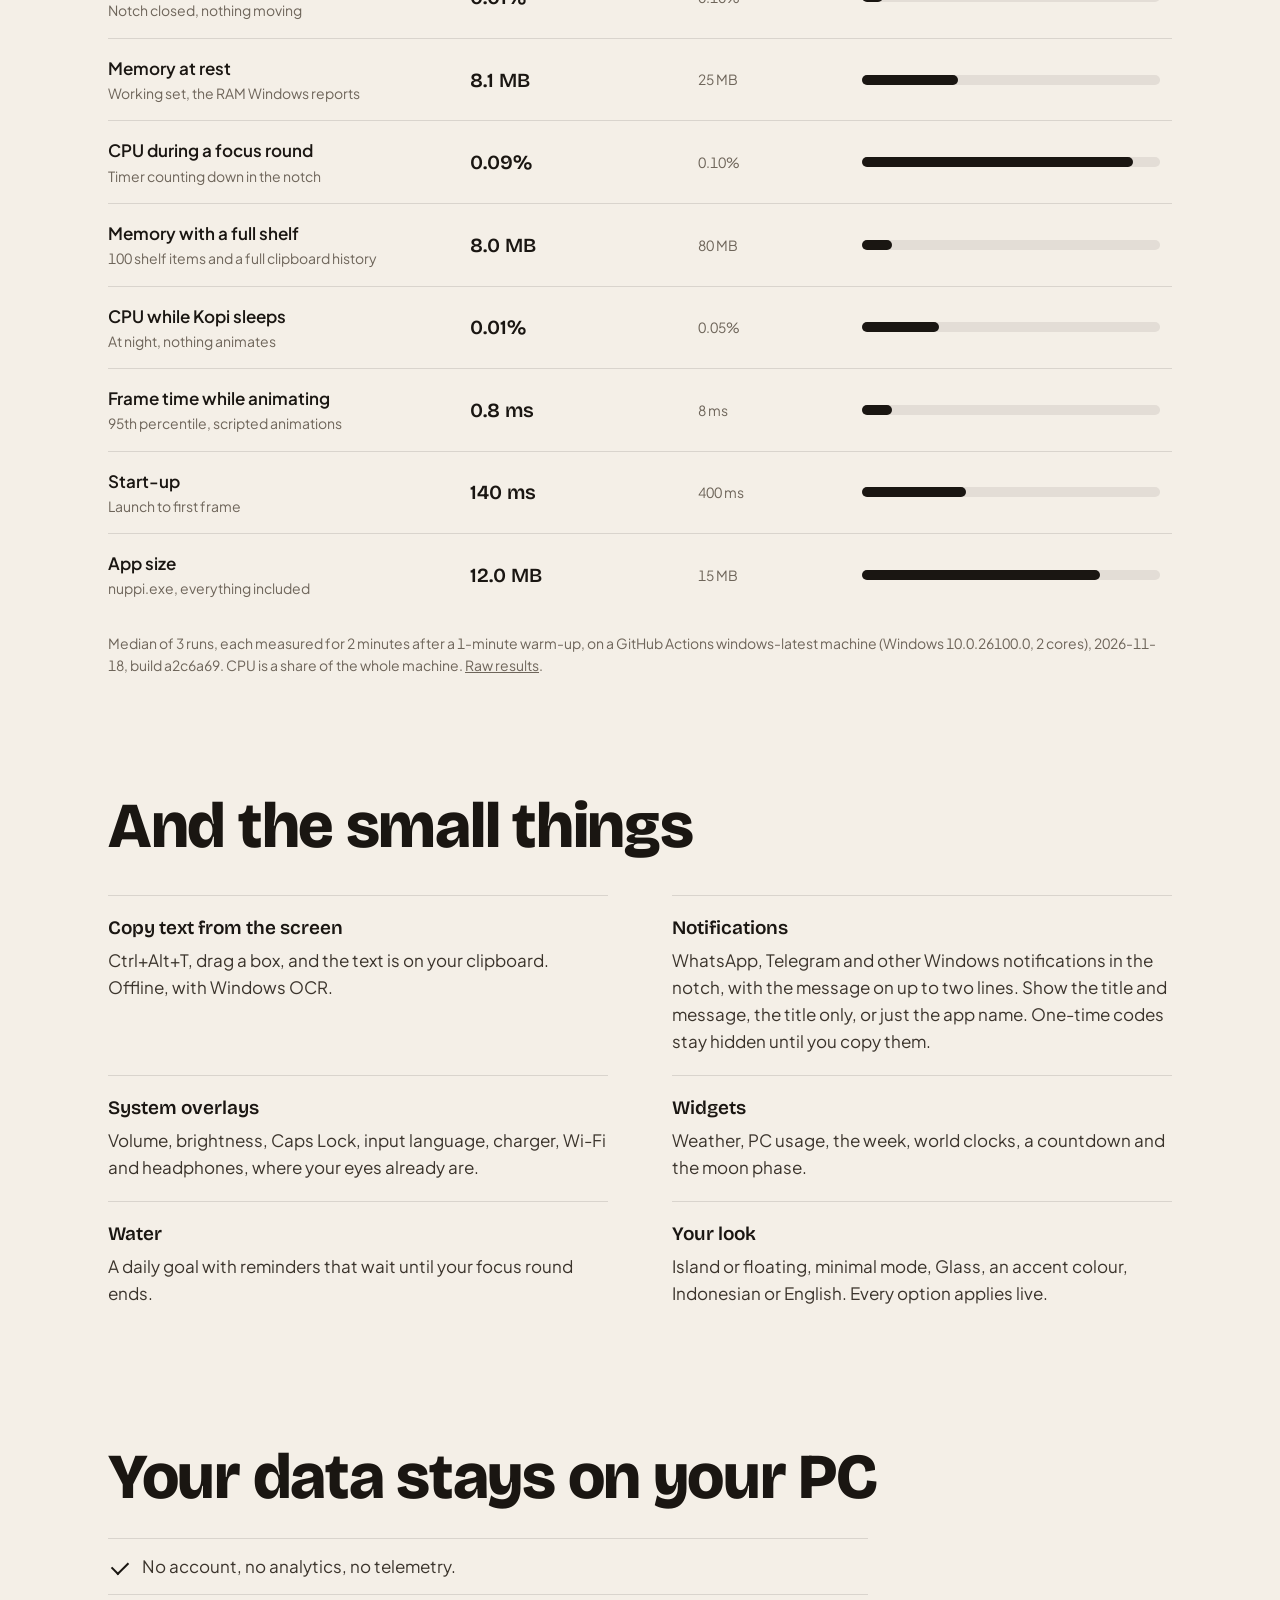
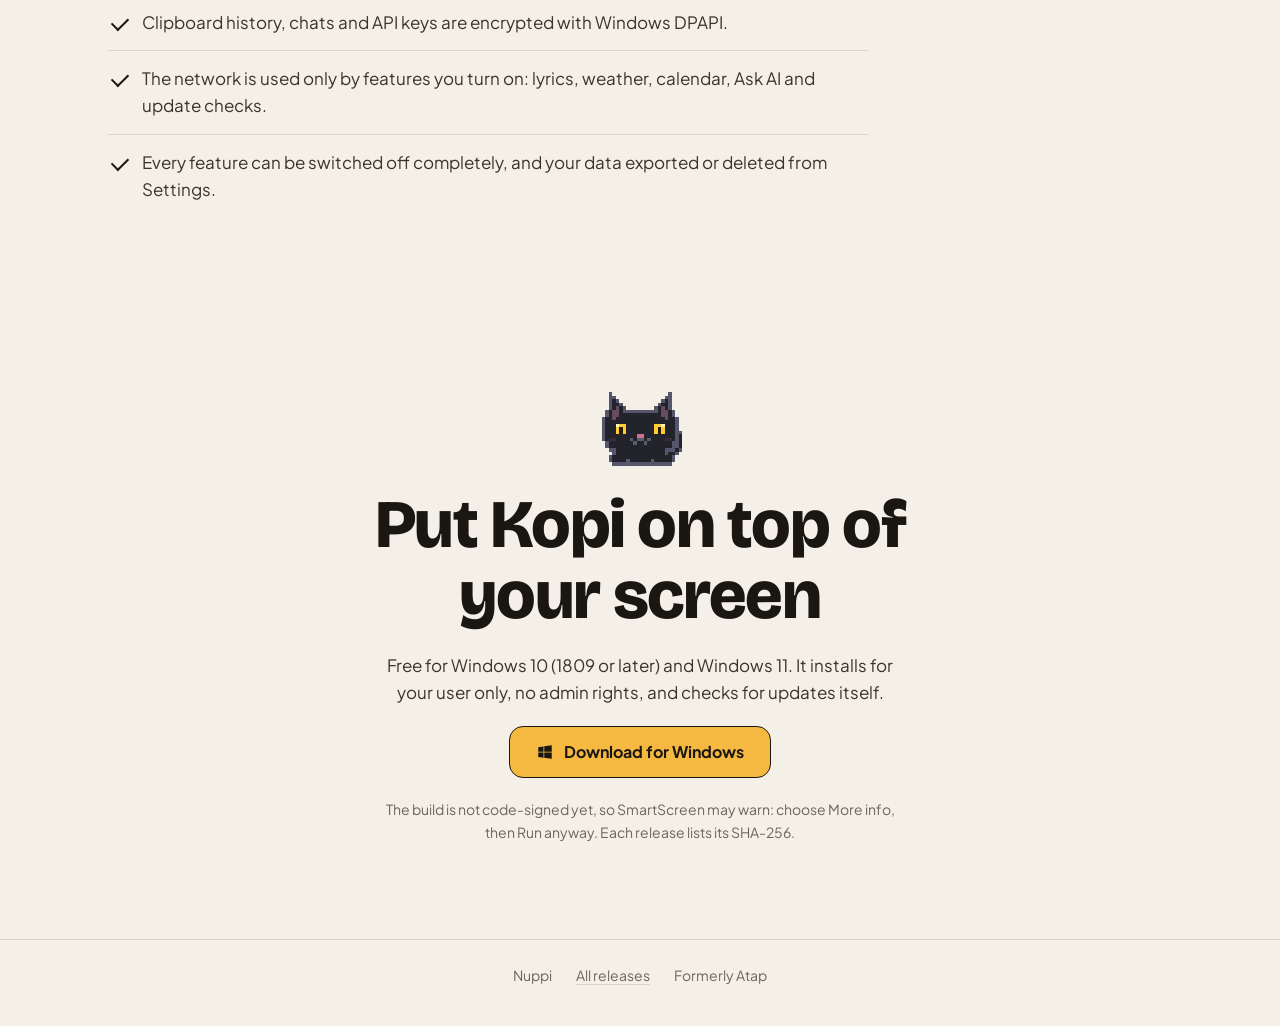
==== commit 365fe62b: "site: clickable notch" ====
--- a/index.html
+++ b/index.html
@@ -43,9 +43,15 @@
 
   <main id="main">
     <section class="hero" id="top">
-      <div class="notch" aria-hidden="true">
-        <img class="notch-closed" src="media/closed_timer.png" alt="" width="376" height="40">
-        <img class="notch-open" src="media/home.png" alt="" width="588" height="208" fetchpriority="high">
+      <!-- A working copy of the notch: its tabs switch between real renders
+           of each page (media/sim, written by `go run ./scripts/shots -sim`). -->
+      <div class="notch-stage">
+        <div class="notch">
+          <img class="notch-closed" src="media/closed_timer.png" alt="" width="376" height="40">
+          <img class="notch-open" id="sim-img" src="media/sim/home.png" alt="The notch open on Home: the clock with Kopi, the song playing and small widgets" width="588" height="208" fetchpriority="high">
+          <div class="sim-tabs" role="tablist" aria-label="Notch pages"></div>
+        </div>
+        <p class="sim-hint" data-i18n="sim.hint">Try it: click the tabs</p>
       </div>
       <div class="hero-grid">
         <h1 data-i18n="hero.title">A living notch<br>for Windows.</h1>
--- a/style.css
+++ b/style.css
@@ -65,12 +65,21 @@
 
 /* Hero: the real notch hangs from the top edge of the page. */
 .hero { max-width: var(--max); margin: 0 auto; padding: 0 var(--gutter) clamp(56px, 8vw, 104px); }
-.notch { position: relative; width: min(588px, 100%); margin: 0 auto; aspect-ratio: 588 / 208; }
-.notch img { position: absolute; top: 0; left: 50%; transform: translateX(-50%); transition: opacity 0.3s ease, transform 0.5s cubic-bezier(.2, .9, .25, 1.12); }
-.notch-open { width: 100%; transform-origin: 50% 0; }
-.notch-closed { width: 64%; opacity: 0; }
-.notch.shut .notch-open { opacity: 0; transform: translateX(-50%) scale(0.62, 0.2); }
+/* The notch is a small simulation: its tabs switch between real renders
+   of each page, and its width follows the page like the app's does. */
+.notch-stage { display: flex; flex-direction: column; align-items: center; transition: height 0.3s cubic-bezier(.2, .9, .25, 1); }
+.notch { position: relative; width: min(588px, 100%); transition: width 0.3s cubic-bezier(.2, .9, .25, 1); }
+.notch img { display: block; transition: opacity 0.3s ease, transform 0.5s cubic-bezier(.2, .9, .25, 1.12); }
+.notch-open { width: 100%; height: auto; transform-origin: 50% 0; }
+.notch-closed { position: absolute; top: 0; left: 50%; width: 64%; opacity: 0; transform: translateX(-50%); }
+.notch.shut .notch-open { opacity: 0; transform: scale(0.62, 0.2); }
 .notch.shut .notch-closed { opacity: 1; }
+.notch.shut .sim-tabs { visibility: hidden; }
+.sim-tabs { position: absolute; inset: 0; }
+.sim-tab { position: absolute; padding: 0; border: 0; border-radius: 999px; background: transparent; cursor: pointer; }
+.sim-tab:hover { background: rgba(255, 255, 255, 0.08); }
+.sim-tab:focus-visible { outline: 2px solid var(--accent); outline-offset: 1px; }
+.sim-hint { margin-top: 10px; color: var(--muted); font-size: 13px; }
 .hero-grid { display: grid; grid-template-columns: 1.5fr 1fr; gap: clamp(24px, 5vw, 72px); align-items: end; margin-top: clamp(40px, 7vw, 88px); }
 .hero h1 { font-size: clamp(46px, 7vw, 96px); font-weight: 800; letter-spacing: -0.045em; }
 .hero-side { display: grid; gap: 22px; justify-items: start; padding-bottom: 8px; }
@@ -159,7 +168,7 @@
 }
 @media (max-width: 760px) {
   /* The notch takes the whole top edge; the bar moves just under it. */
-  .bar { top: calc((100vw - 2 * var(--gutter)) * 0.354 + 4px); padding-top: 0; }
+  .bar { top: calc(var(--stage-h, 40vw) + 4px); padding-top: 0; transition: top 0.3s cubic-bezier(.2, .9, .25, 1); }
   .hero-grid { margin-top: 72px; }
   .bench-table thead { display: none; }
   .bench-table tr { display: grid; grid-template-columns: 1fr auto; gap: 6px 12px; padding: 14px 0; border-top: 1px solid var(--line); }
@@ -175,5 +184,5 @@
 }
 @media (prefers-reduced-motion: reduce) {
   html { scroll-behavior: auto; }
-  .notch img, .btn { transition: none; }
+  .notch-stage, .notch, .notch img, .btn, .bar { transition: none; }
 }
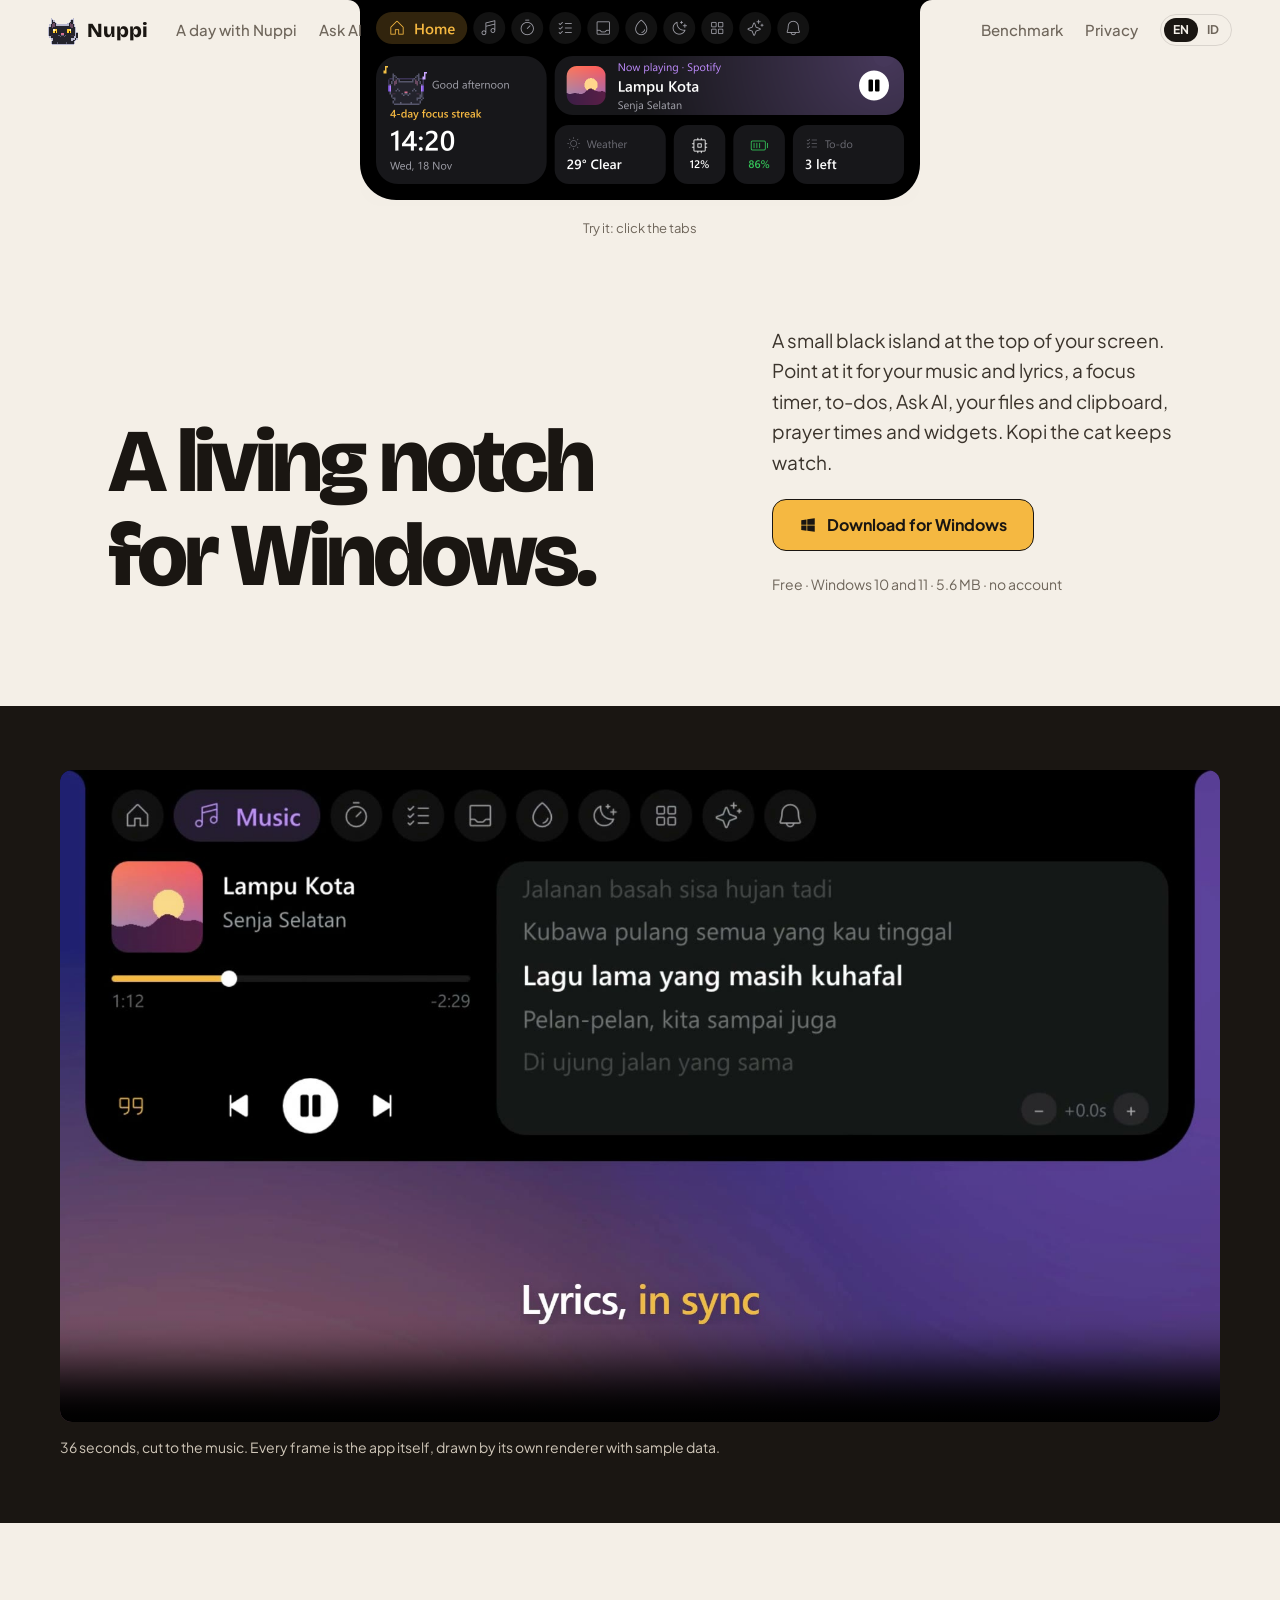
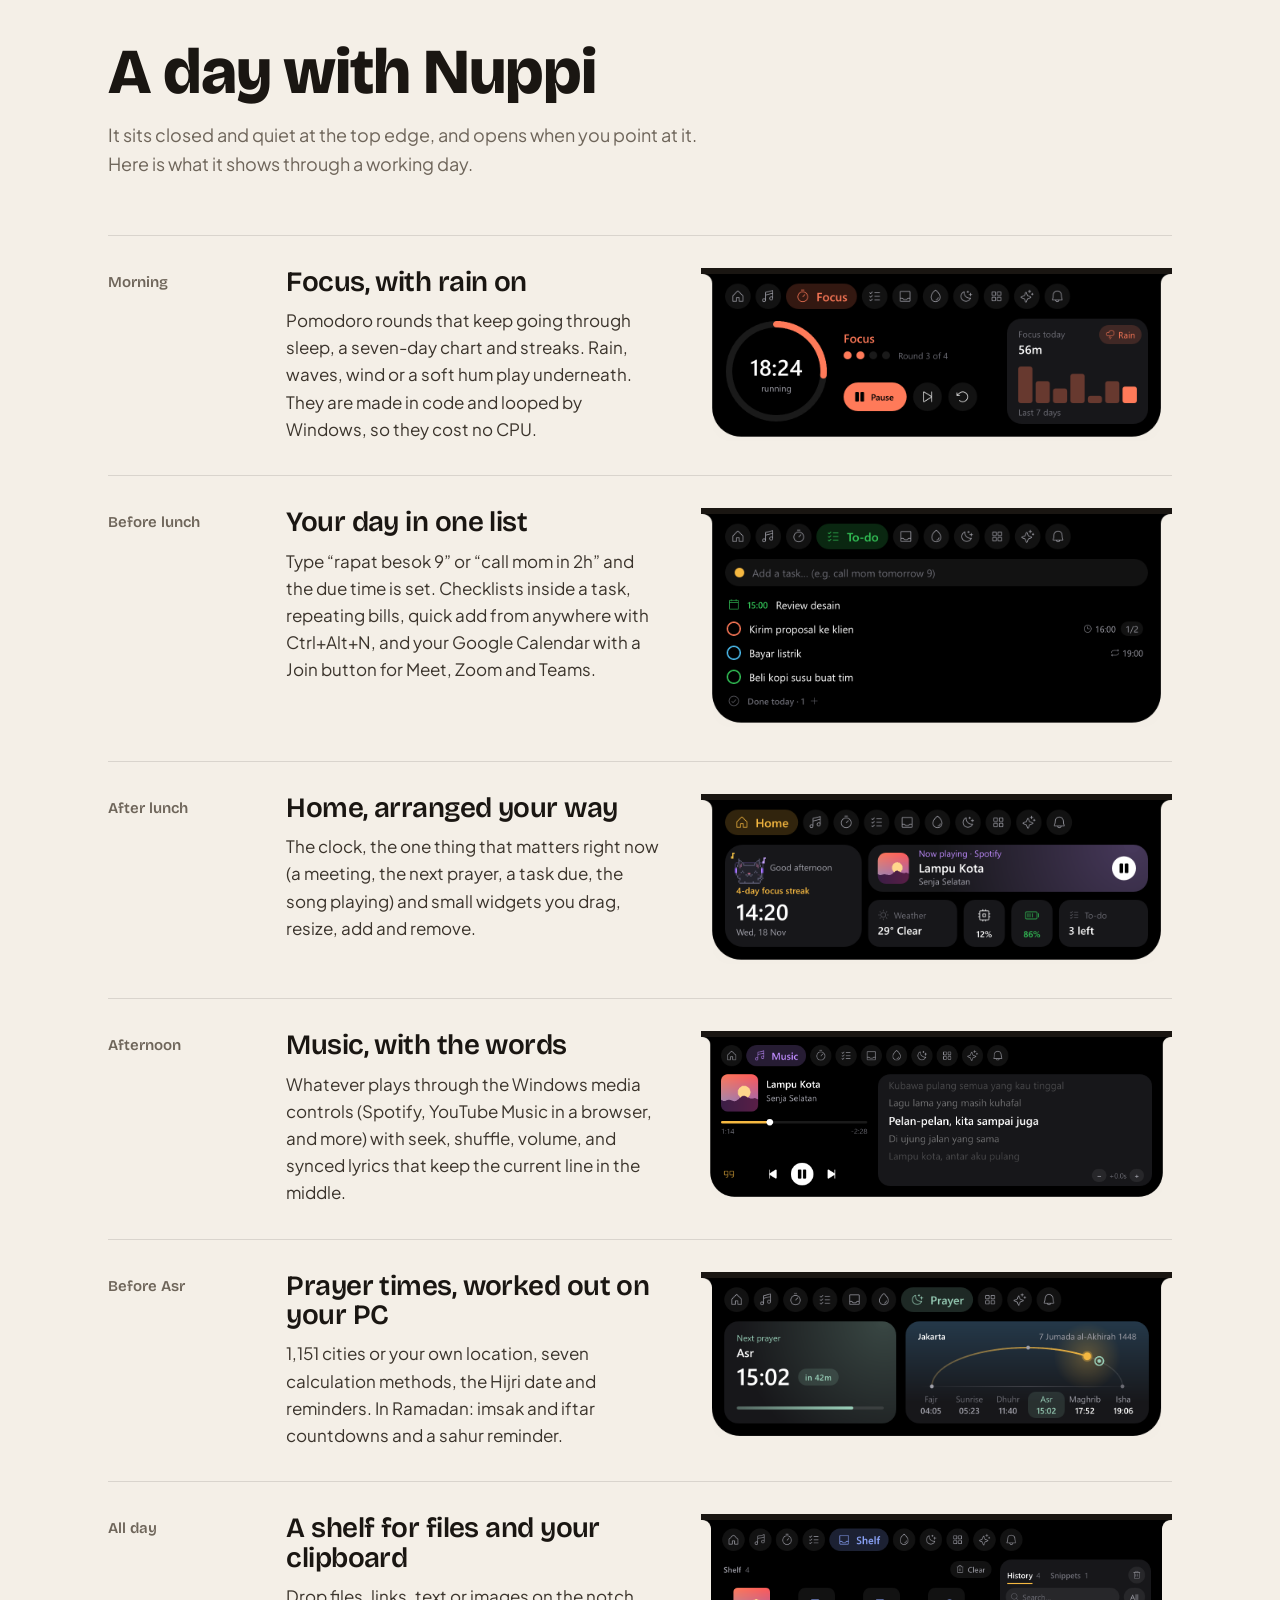
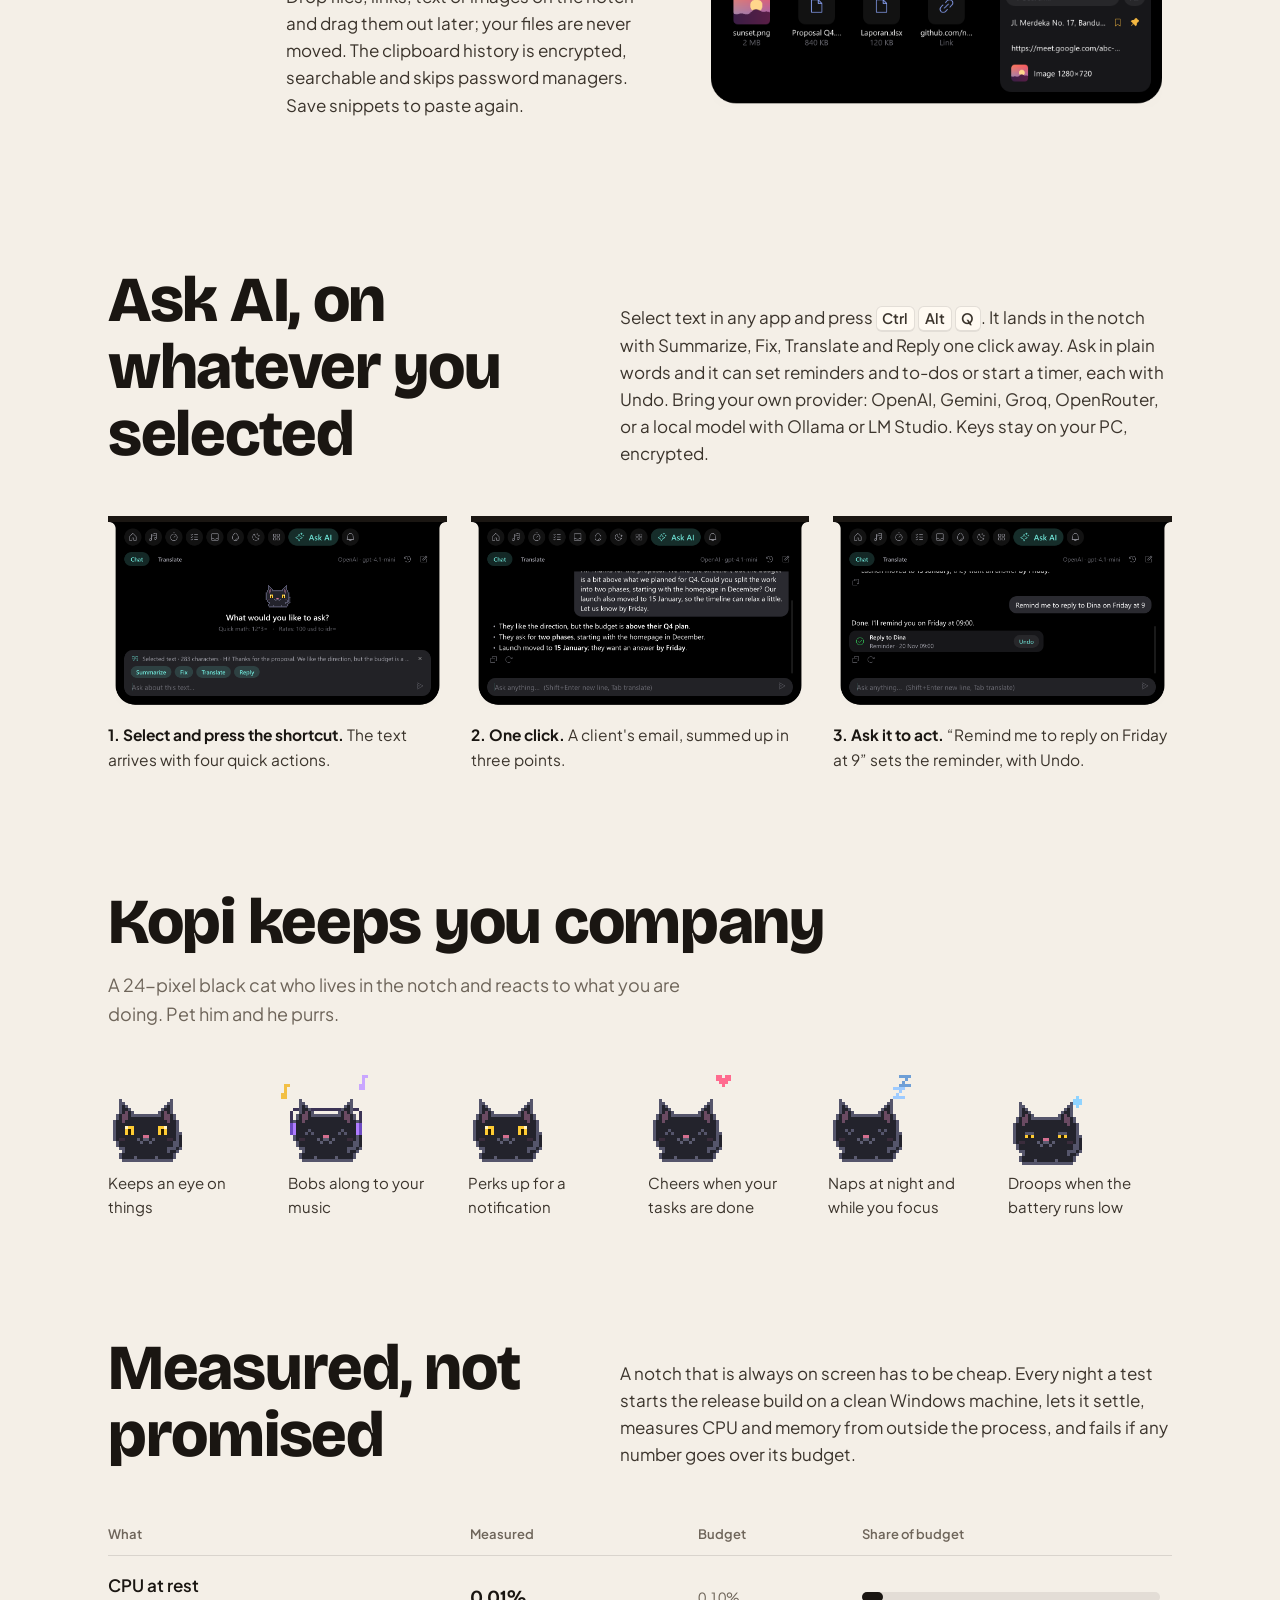
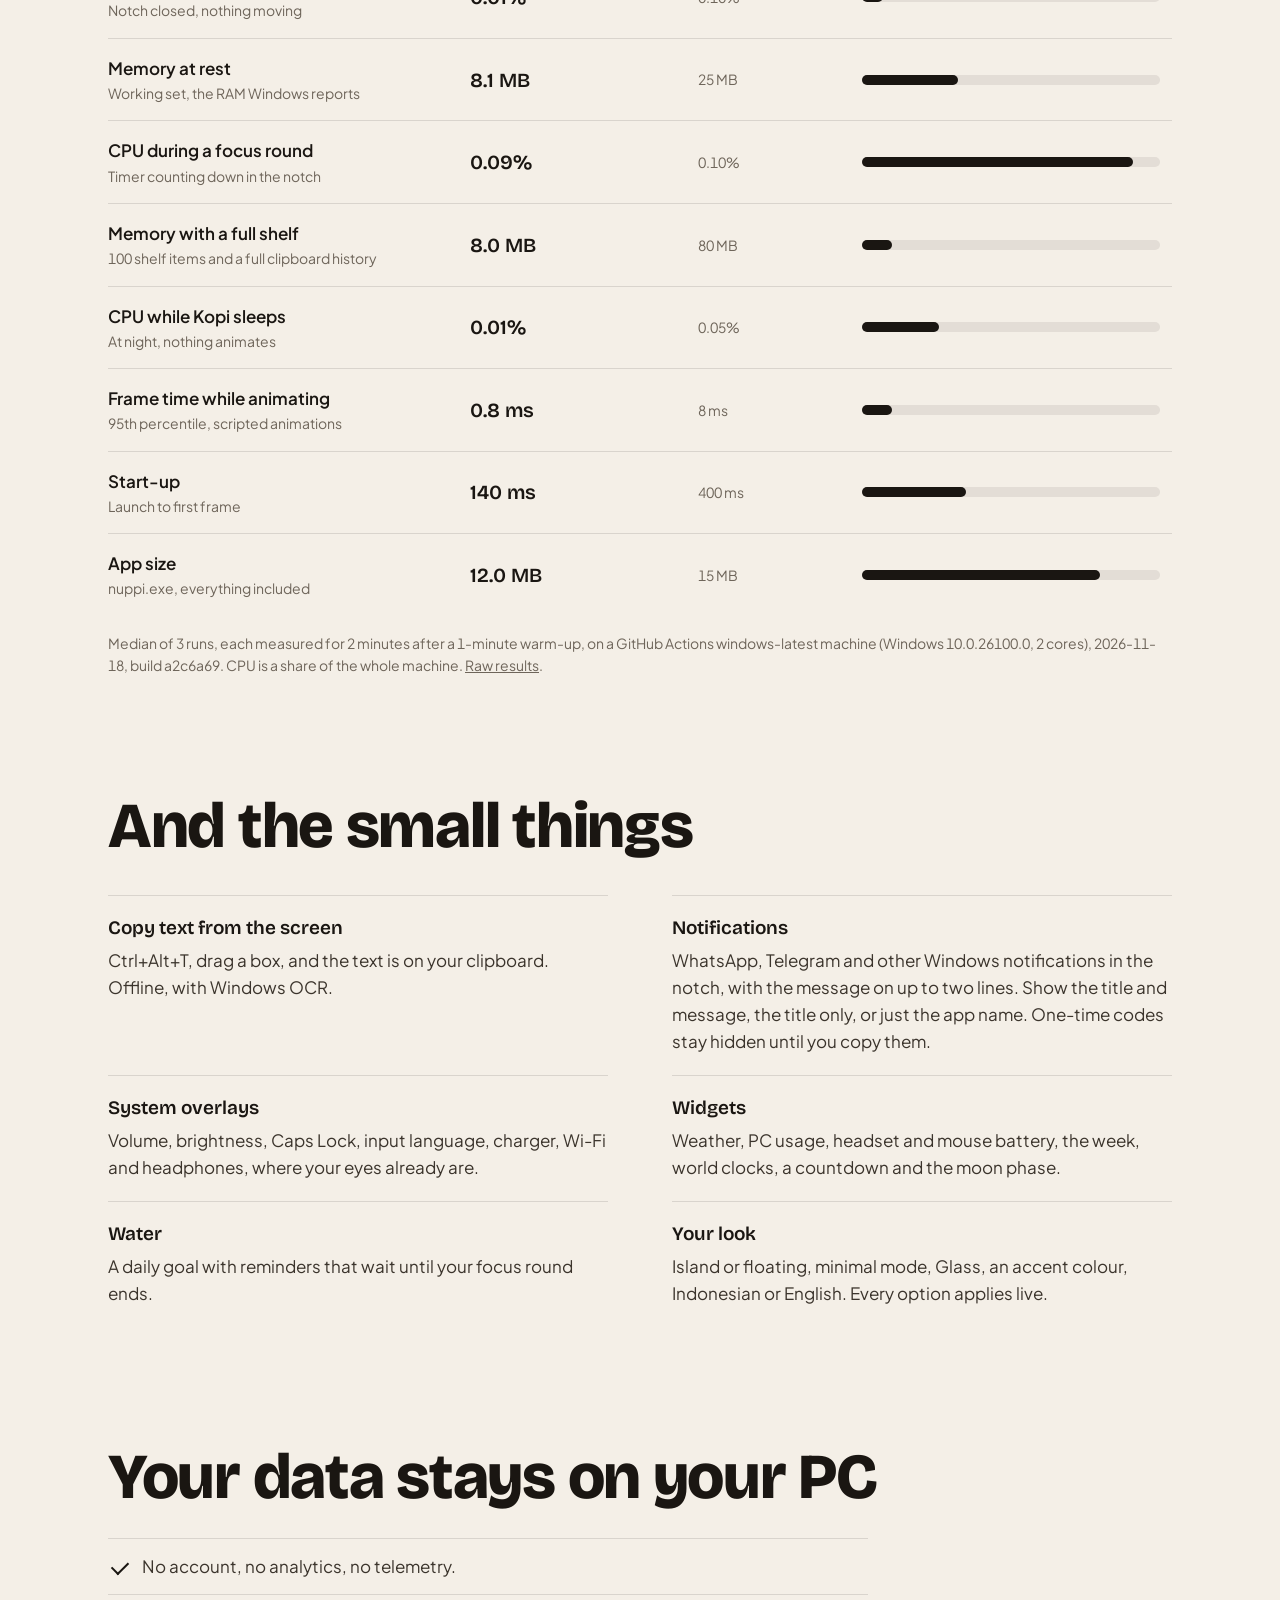
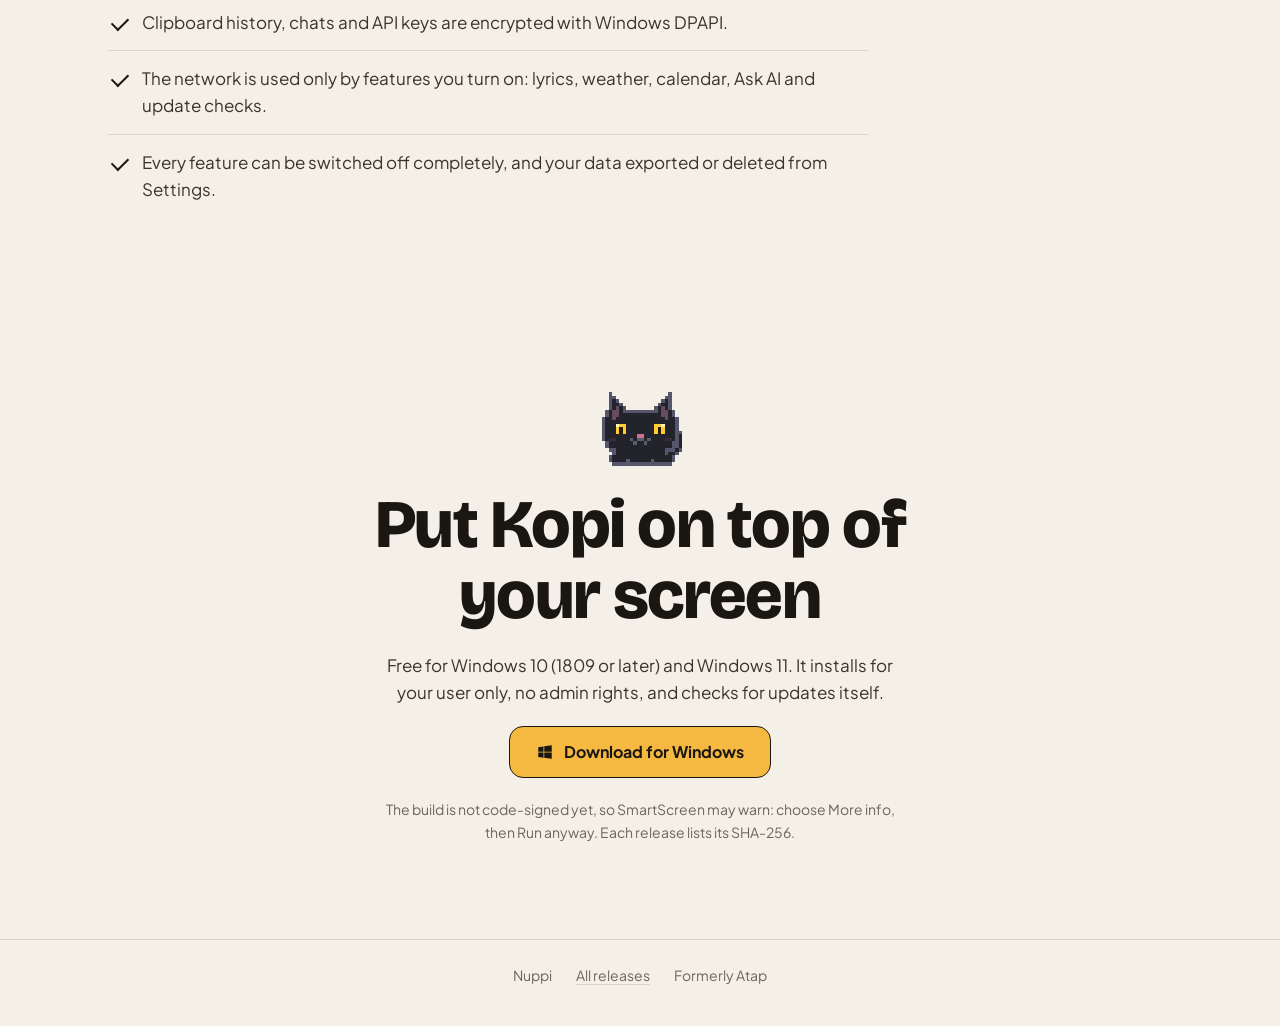
==== commit bbb87da4: "site: device battery in the feature list (1.0.21)" ====
--- a/index.html
+++ b/index.html
@@ -19,7 +19,7 @@
   <link rel="preconnect" href="https://fonts.googleapis.com">
   <link rel="preconnect" href="https://fonts.gstatic.com" crossorigin>
   <link href="https://fonts.googleapis.com/css2?family=Bricolage+Grotesque:opsz,wght@12..96,600;12..96,800&family=Plus+Jakarta+Sans:wght@400;500;700&display=swap" rel="stylesheet">
-  <link rel="stylesheet" href="style.css">
+  <link rel="stylesheet" href="style.css?v=86104f0">
 </head>
 <body>
   <a class="skip" href="#main" data-i18n="skip">Skip to content</a>
@@ -195,7 +195,7 @@
         <div><dt data-i18n="x.ocr.t">Copy text from the screen</dt><dd data-i18n="x.ocr">Ctrl+Alt+T, drag a box, and the text is on your clipboard. Offline, with Windows OCR.</dd></div>
         <div><dt data-i18n="x.notif.t">Notifications</dt><dd data-i18n="x.notif">WhatsApp, Telegram and other Windows notifications in the notch, with the message on up to two lines. Show the title and message, the title only, or just the app name. One-time codes stay hidden until you copy them.</dd></div>
         <div><dt data-i18n="x.over.t">System overlays</dt><dd data-i18n="x.over">Volume, brightness, Caps Lock, input language, charger, Wi-Fi and headphones, where your eyes already are.</dd></div>
-        <div><dt data-i18n="x.wid.t">Widgets</dt><dd data-i18n="x.wid">Weather, PC usage, the week, world clocks, a countdown and the moon phase.</dd></div>
+        <div><dt data-i18n="x.wid.t">Widgets</dt><dd data-i18n="x.wid">Weather, PC usage, headset and mouse battery, the week, world clocks, a countdown and the moon phase.</dd></div>
         <div><dt data-i18n="x.water.t">Water</dt><dd data-i18n="x.water">A daily goal with reminders that wait until your focus round ends.</dd></div>
         <div><dt data-i18n="x.look.t">Your look</dt><dd data-i18n="x.look">Island or floating, minimal mode, Glass, an accent colour, Indonesian or English. Every option applies live.</dd></div>
       </dl>
@@ -229,6 +229,6 @@
     <span data-i18n="foot.formerly">Formerly Atap</span>
   </footer>
 
-  <script src="main.js"></script>
+  <script src="main.js?v=86104f0"></script>
 </body>
 </html>
--- a/style.css
+++ b/style.css
@@ -41,7 +41,11 @@
   position: absolute; inset: 0 0 auto; z-index: 3;
   display: flex; align-items: center; gap: 28px;
   padding: 14px var(--gutter);
+  /* The bar spans the page over the notch: only its own links and
+     buttons take clicks, the rest falls through to the notch's tabs. */
+  pointer-events: none;
 }
+.bar a, .bar button { pointer-events: auto; }
 .brand { display: flex; align-items: center; gap: 9px; text-decoration: none; font: 800 20px/1 var(--display); }
 .links { display: flex; gap: 22px; }
 .links a { text-decoration: none; color: var(--muted); font-size: 15px; font-weight: 500; }
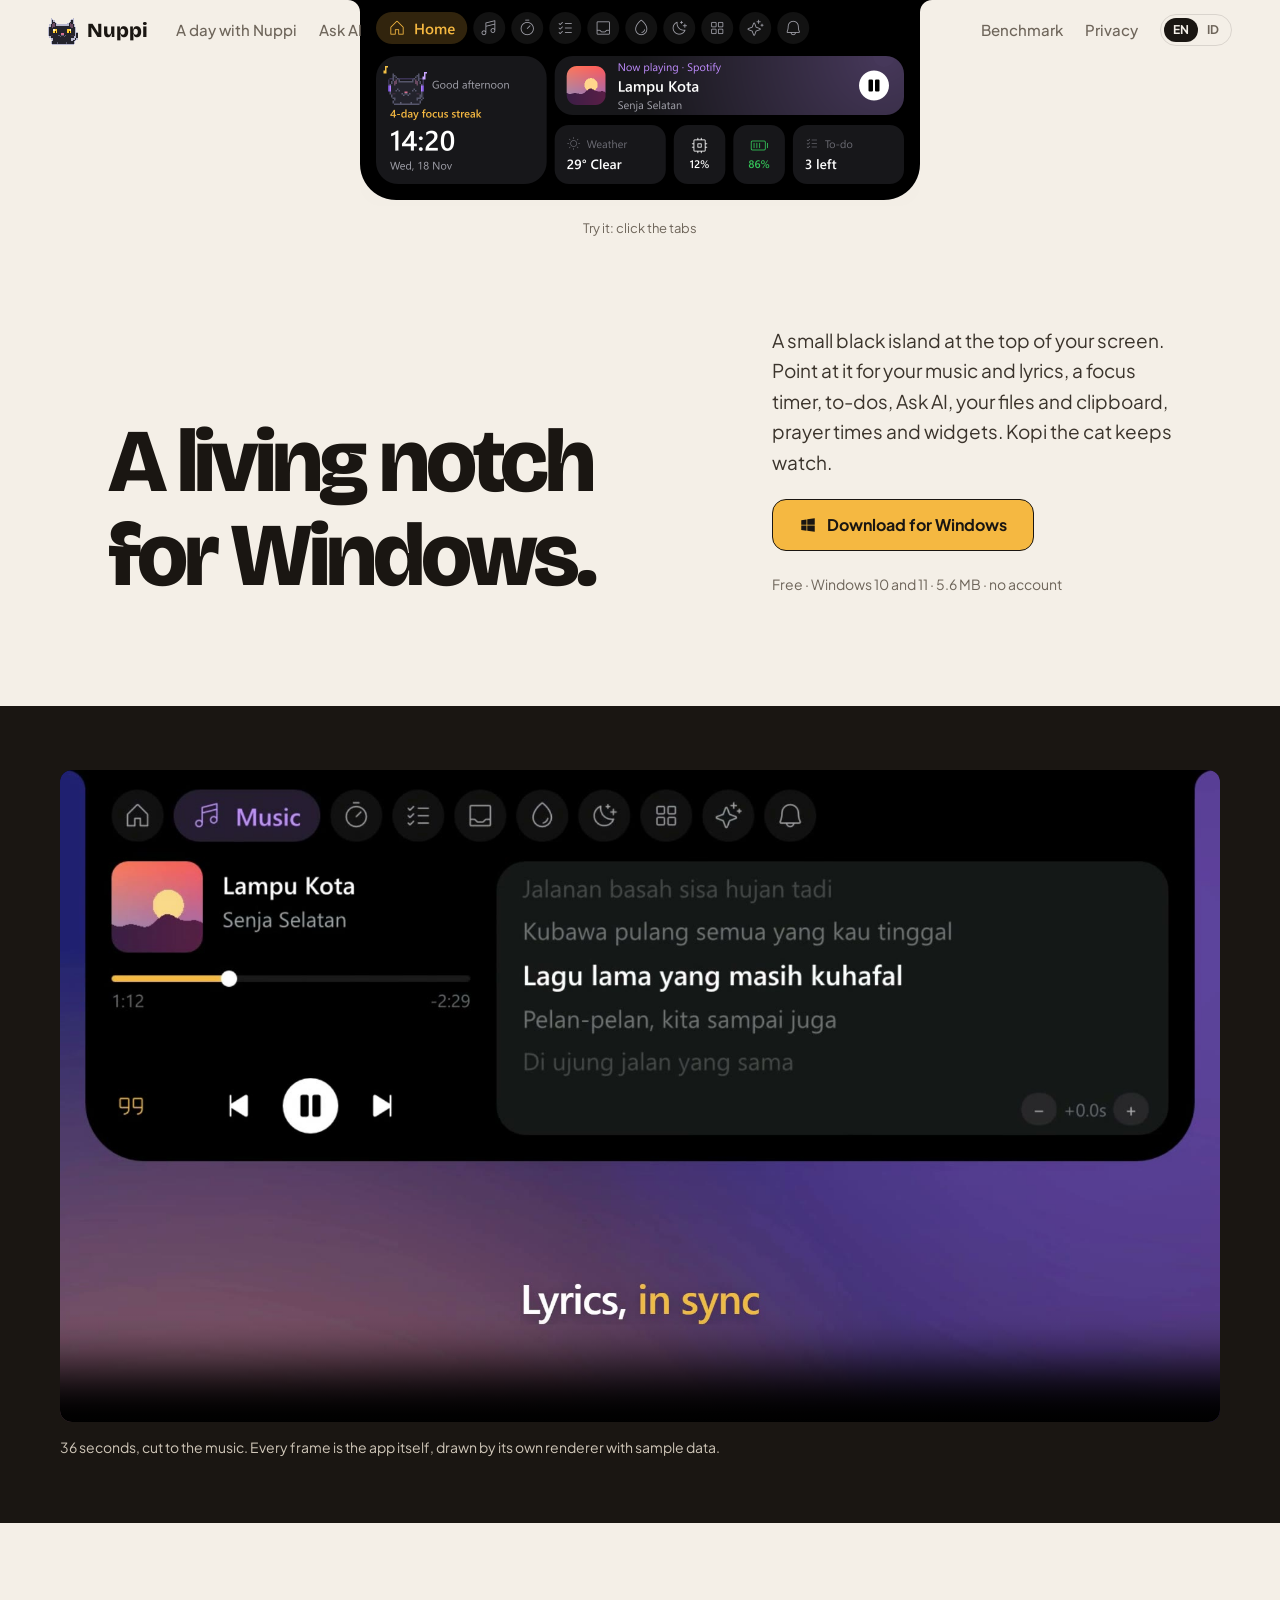
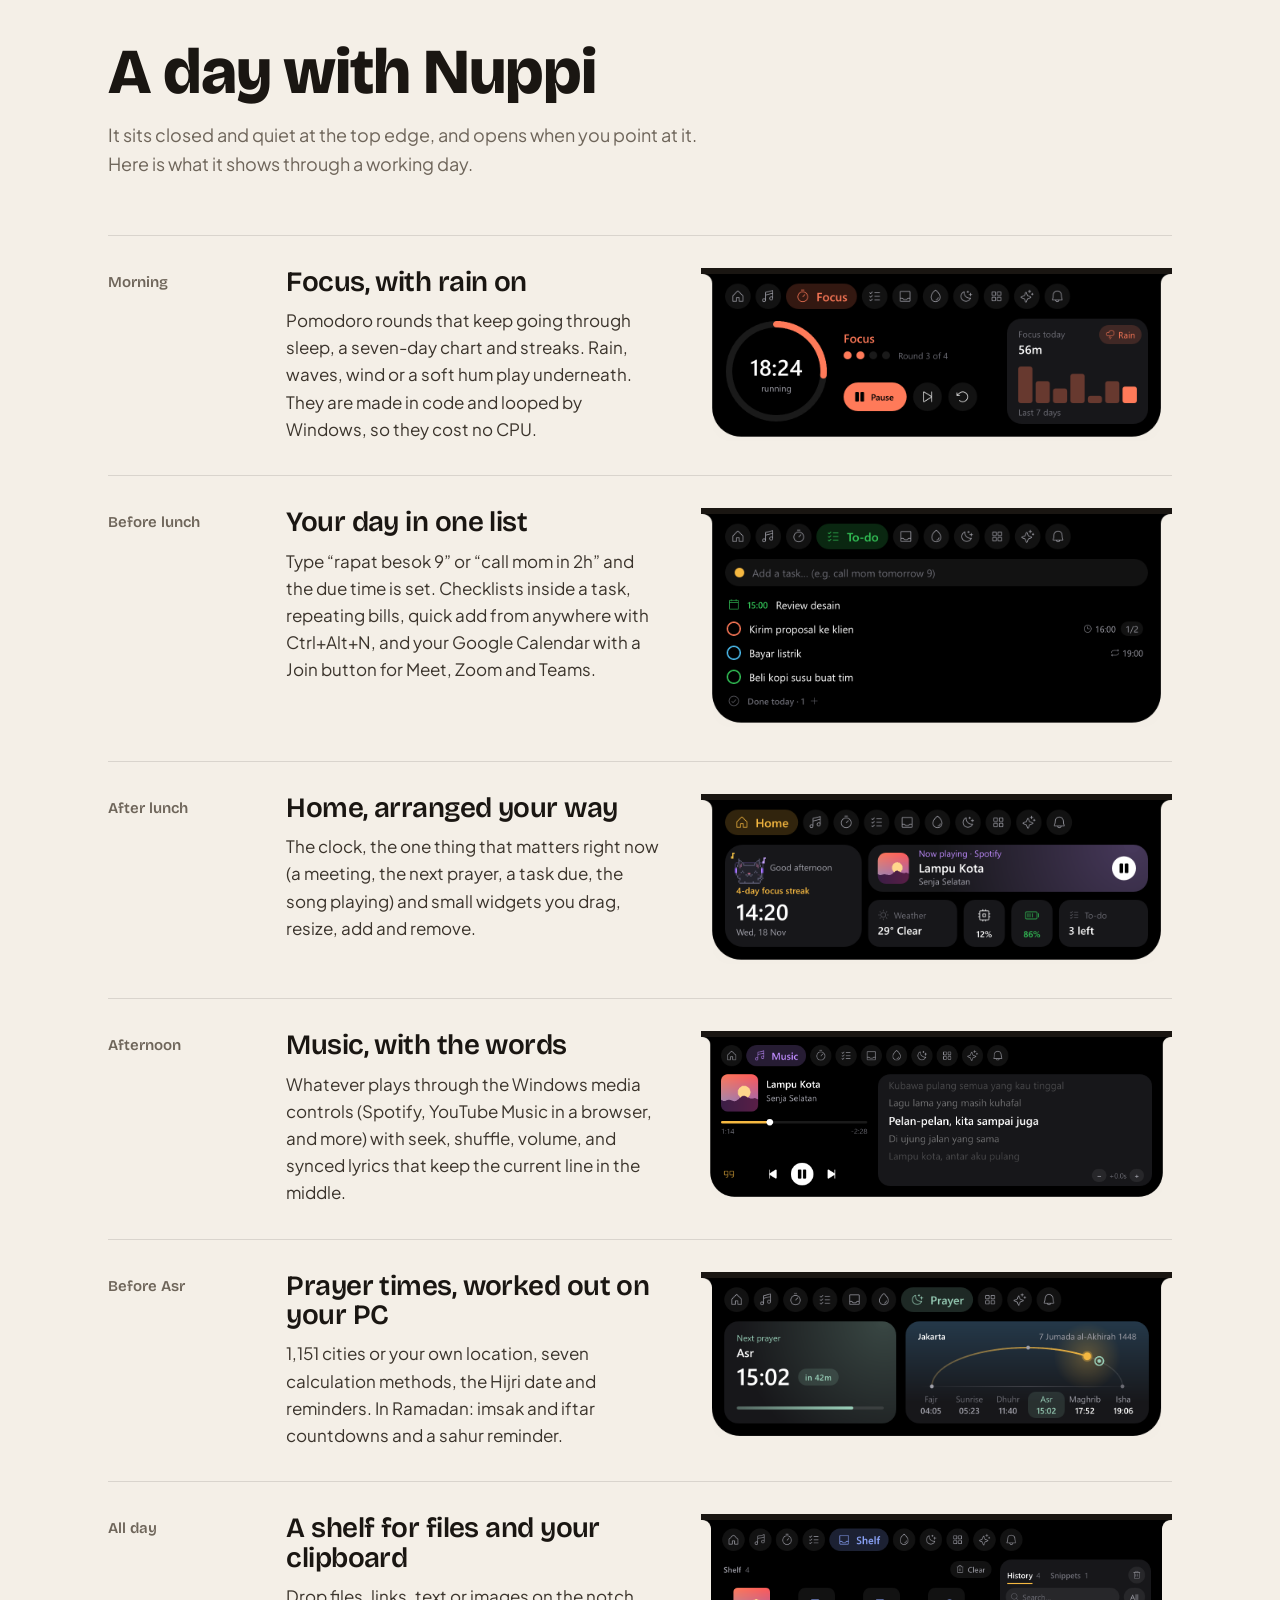
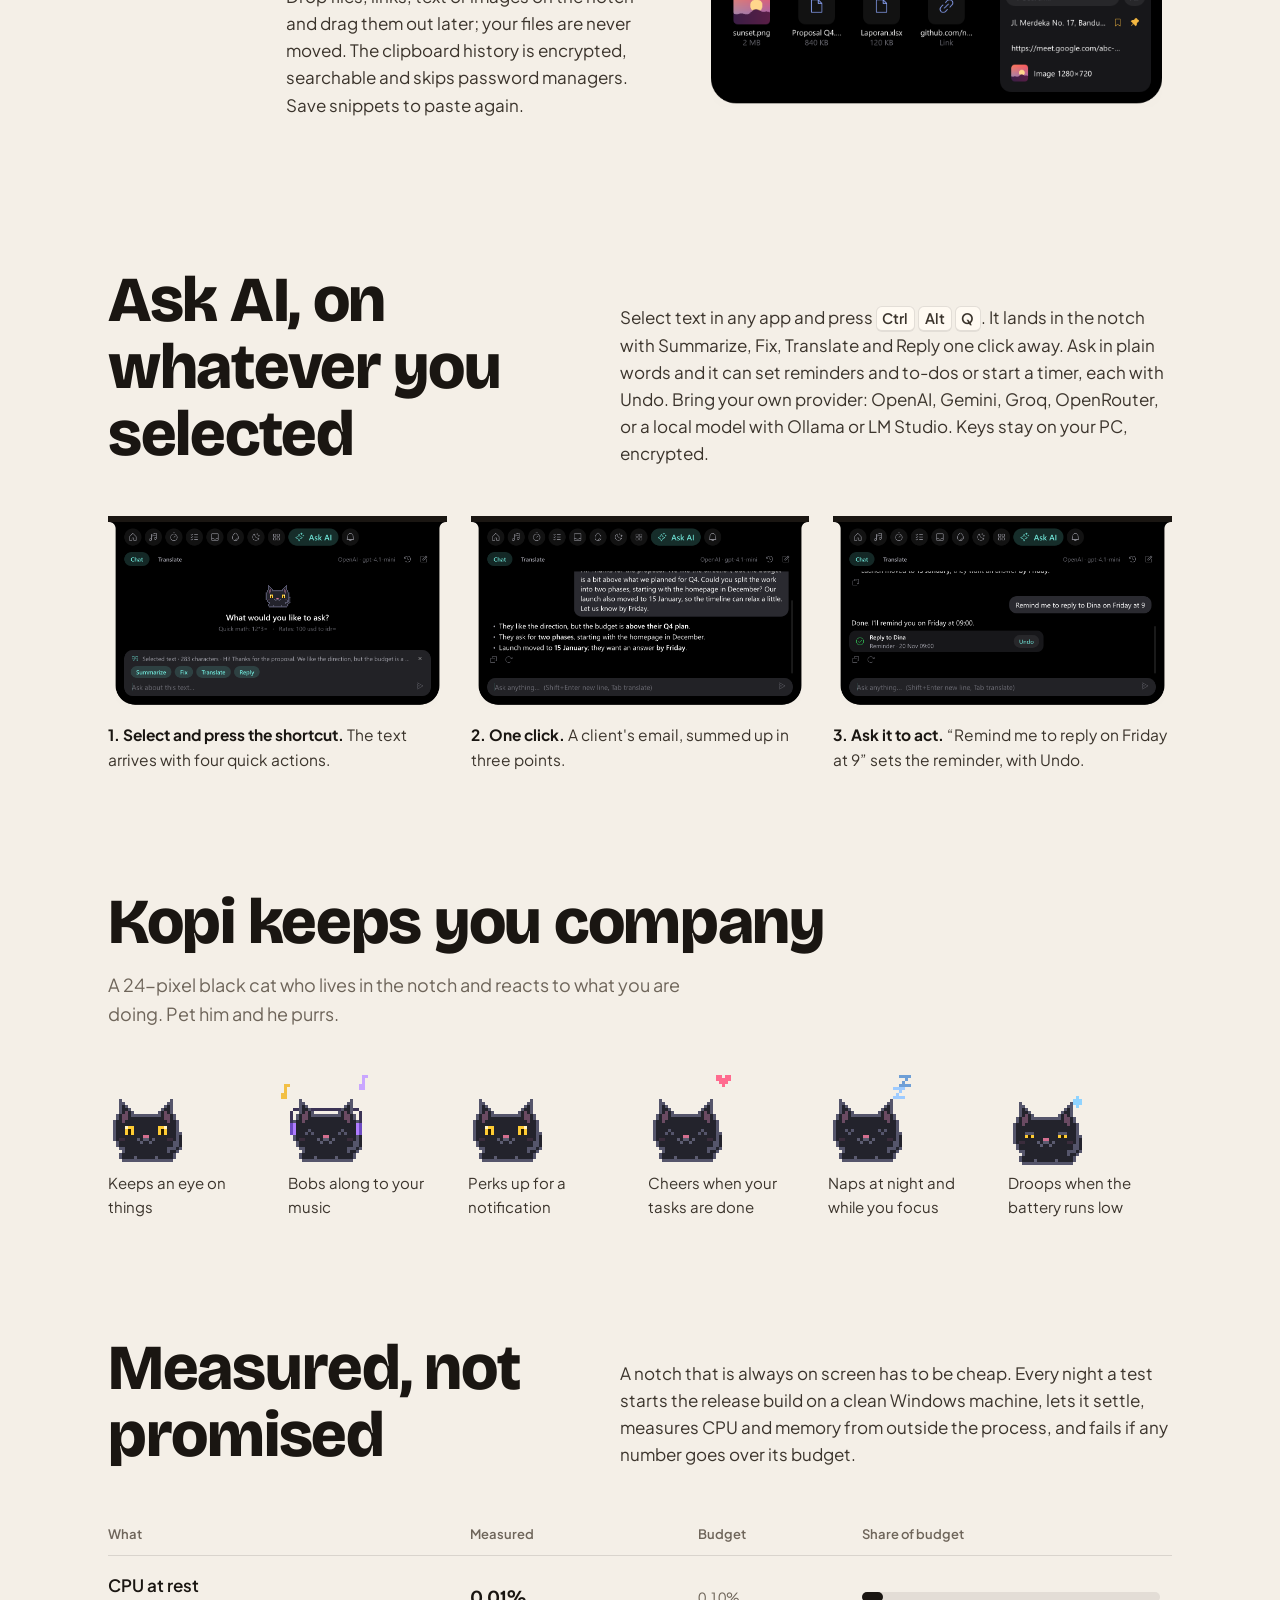
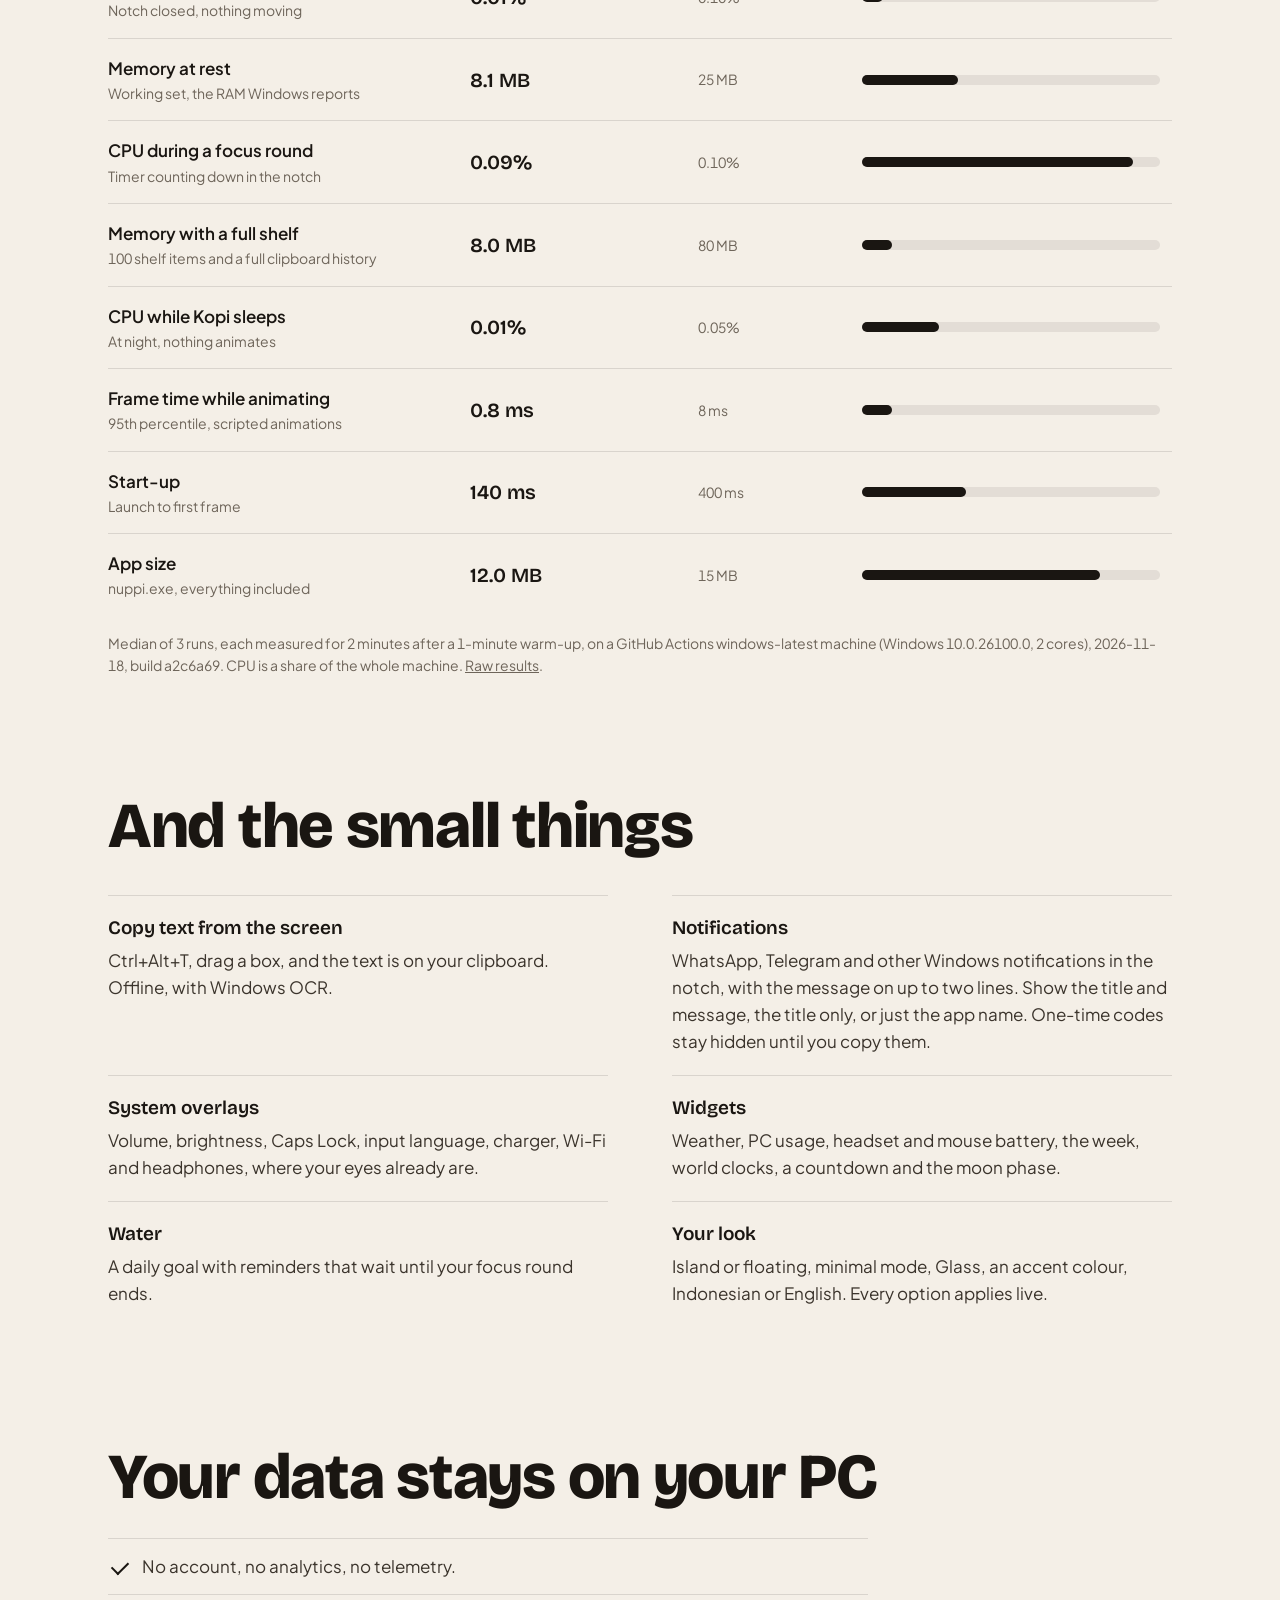
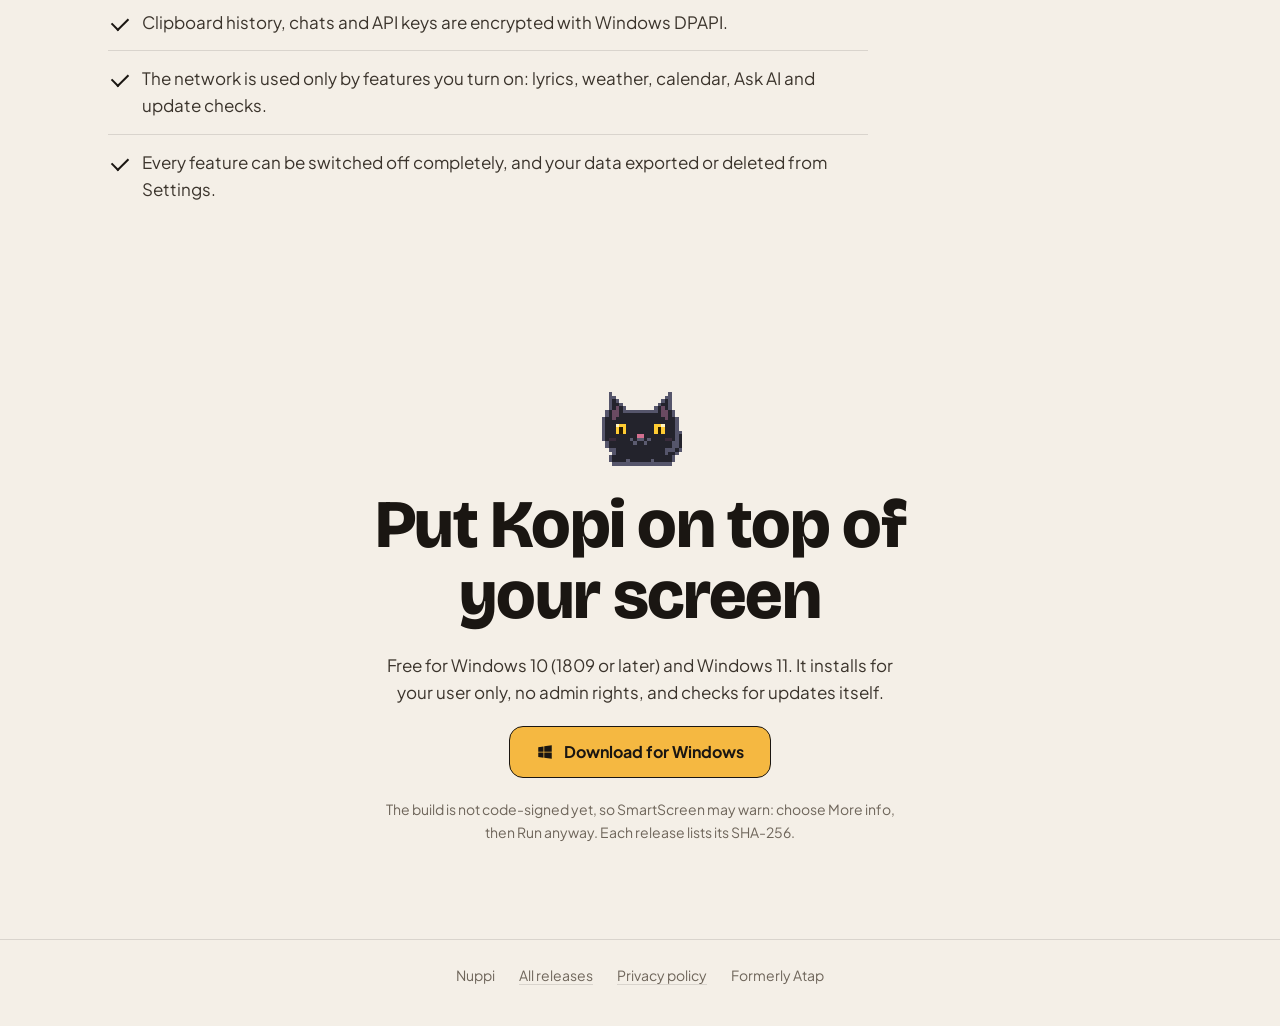
==== commit ab1170e6: "site: privacy policy page" ====
--- a/index.html
+++ b/index.html
@@ -19,7 +19,7 @@
   <link rel="preconnect" href="https://fonts.googleapis.com">
   <link rel="preconnect" href="https://fonts.gstatic.com" crossorigin>
   <link href="https://fonts.googleapis.com/css2?family=Bricolage+Grotesque:opsz,wght@12..96,600;12..96,800&family=Plus+Jakarta+Sans:wght@400;500;700&display=swap" rel="stylesheet">
-  <link rel="stylesheet" href="style.css?v=86104f0">
+  <link rel="stylesheet" href="style.css?v=7936f50">
 </head>
 <body>
   <a class="skip" href="#main" data-i18n="skip">Skip to content</a>
@@ -226,9 +226,10 @@
   <footer class="foot">
     <span>Nuppi</span>
     <a href="https://github.com/nuppi-notch/nuppi-releases/releases" data-i18n="foot.releases">All releases</a>
+    <a href="privacy.html" data-i18n="foot.privacy">Privacy policy</a>
     <span data-i18n="foot.formerly">Formerly Atap</span>
   </footer>
 
-  <script src="main.js?v=86104f0"></script>
+  <script src="main.js?v=7936f50"></script>
 </body>
 </html>
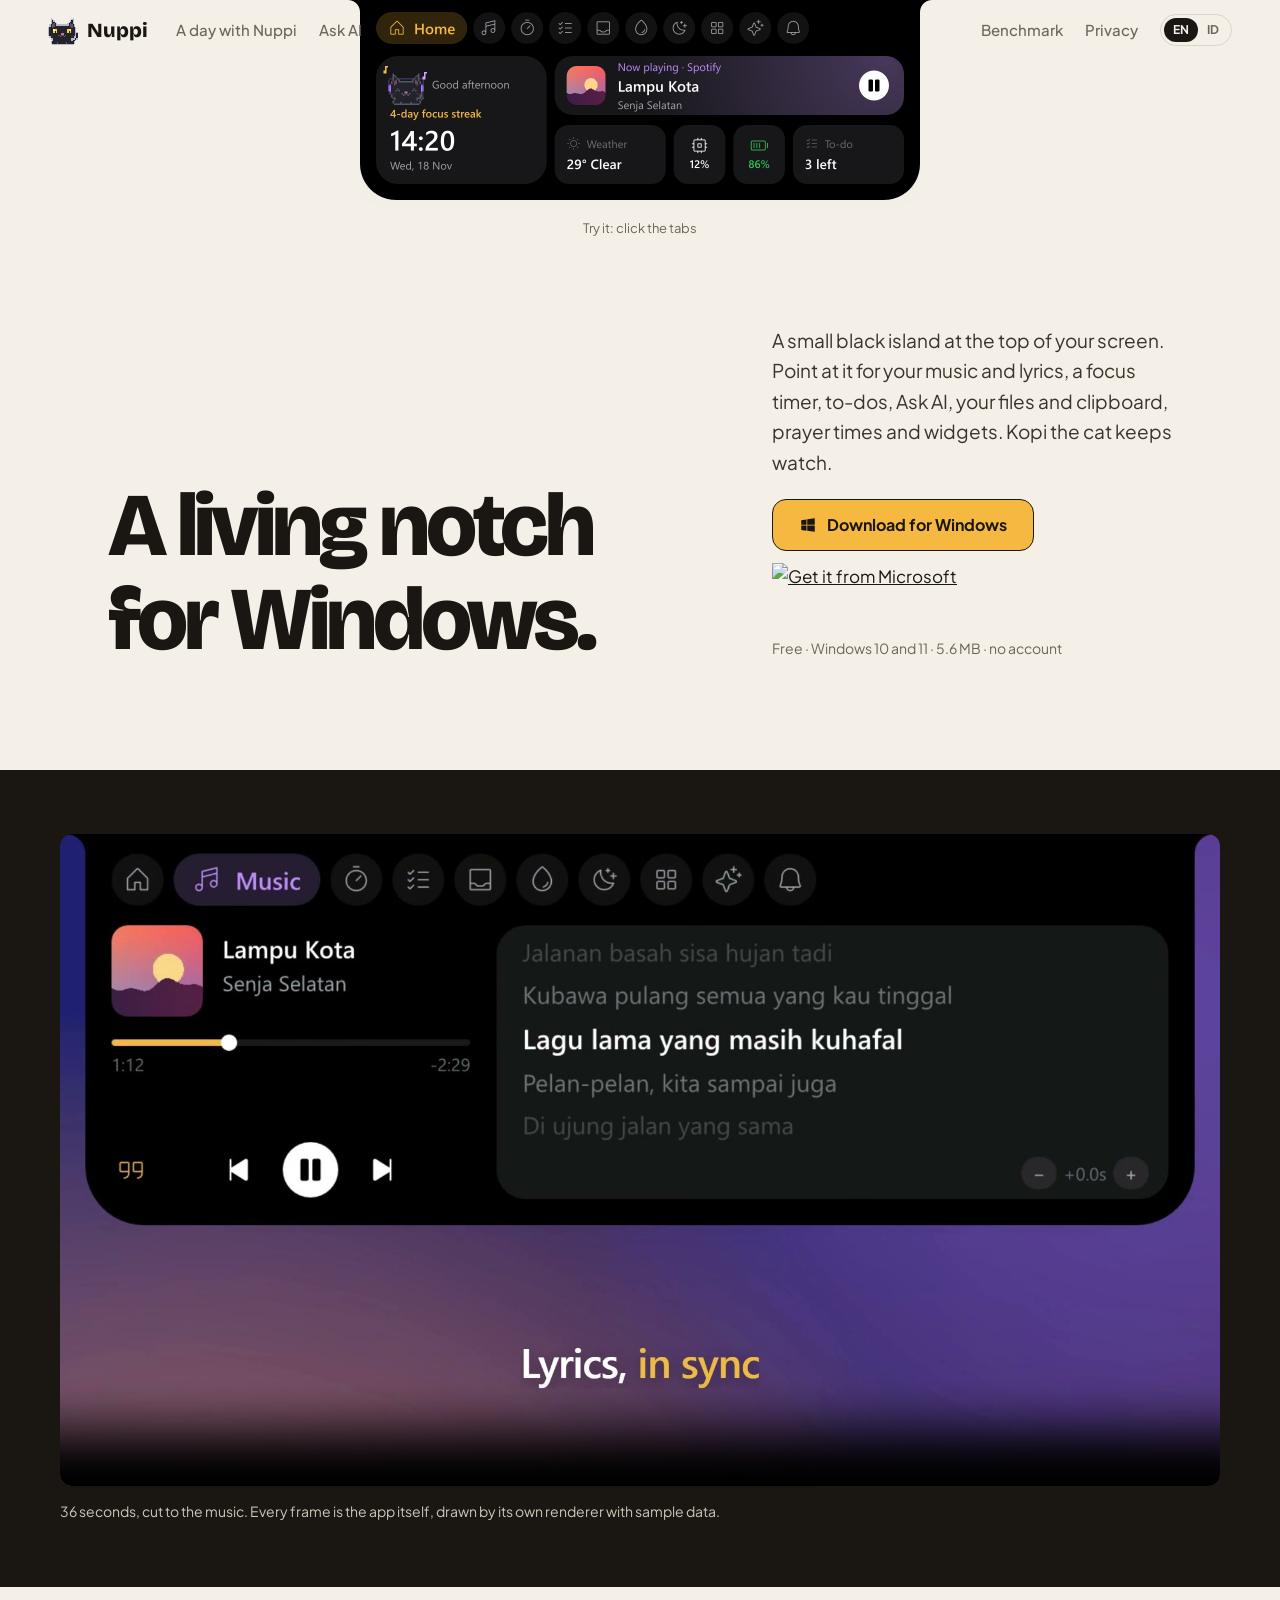
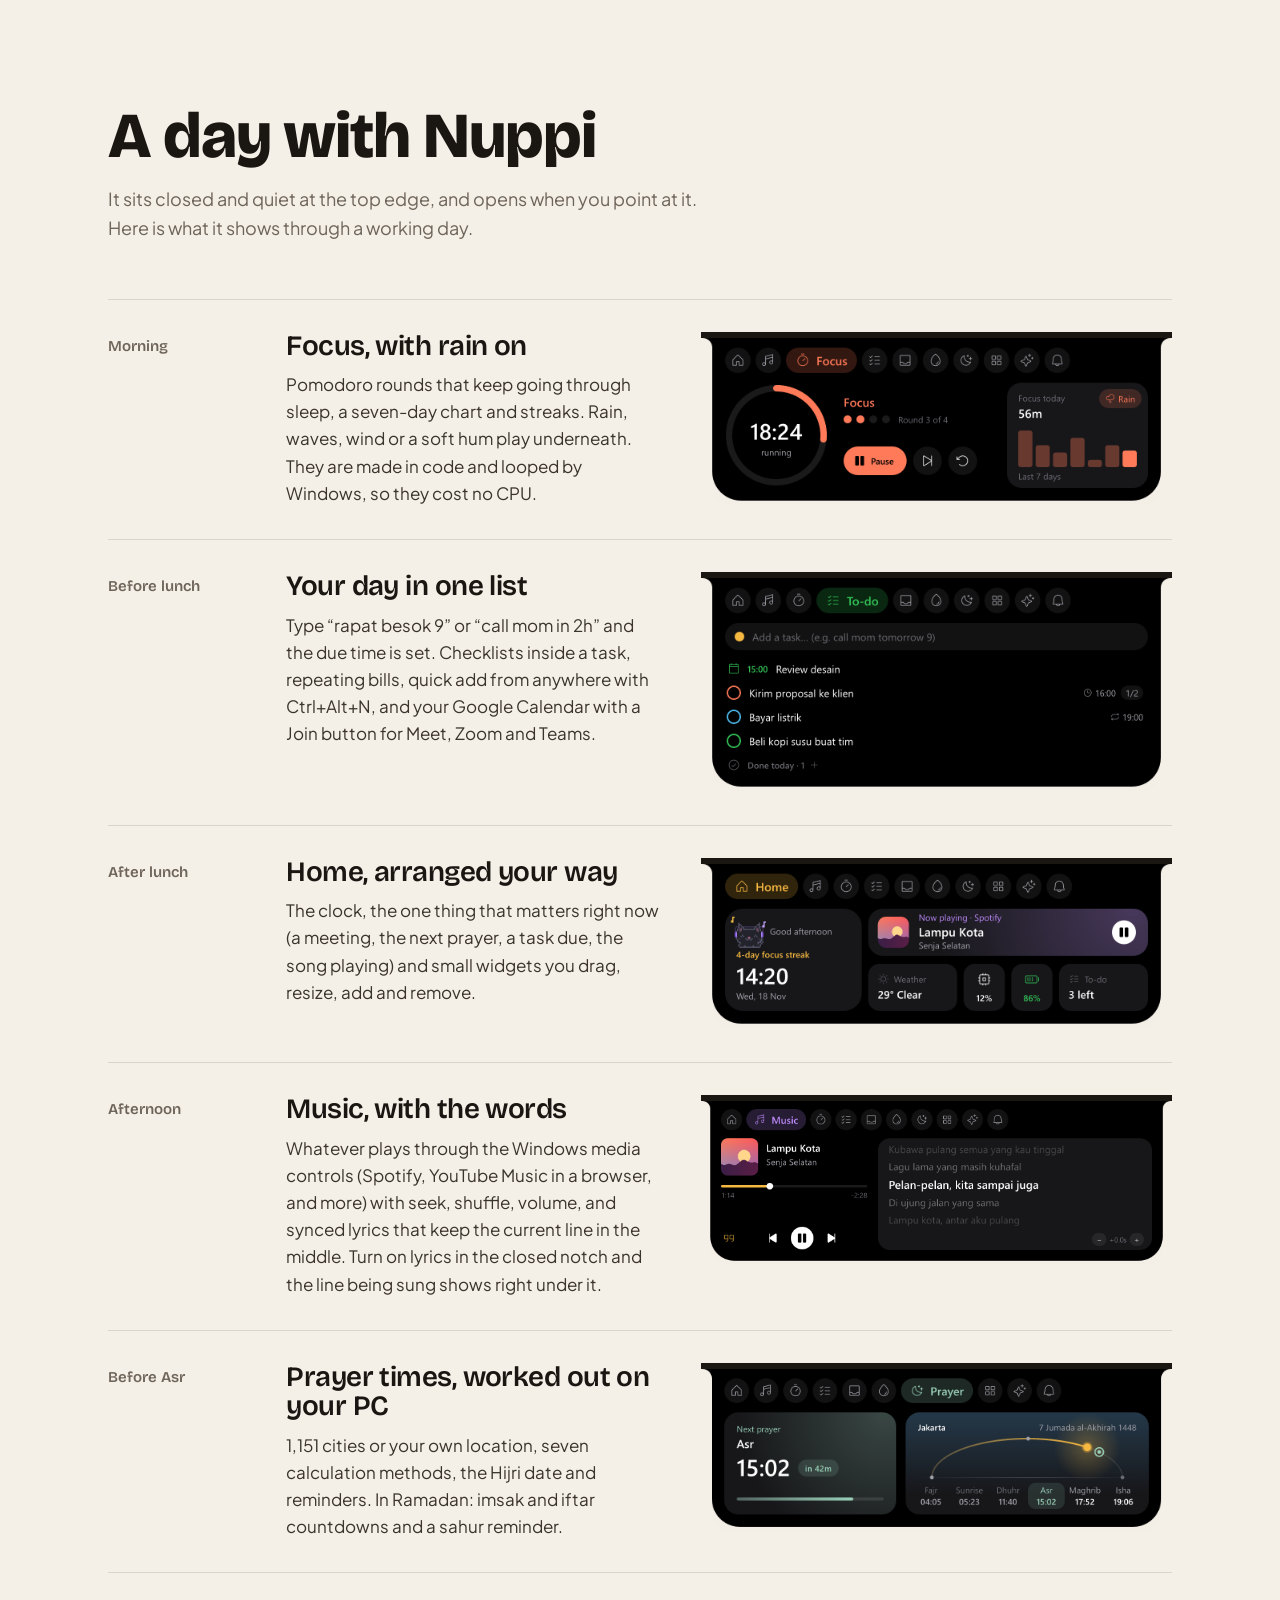
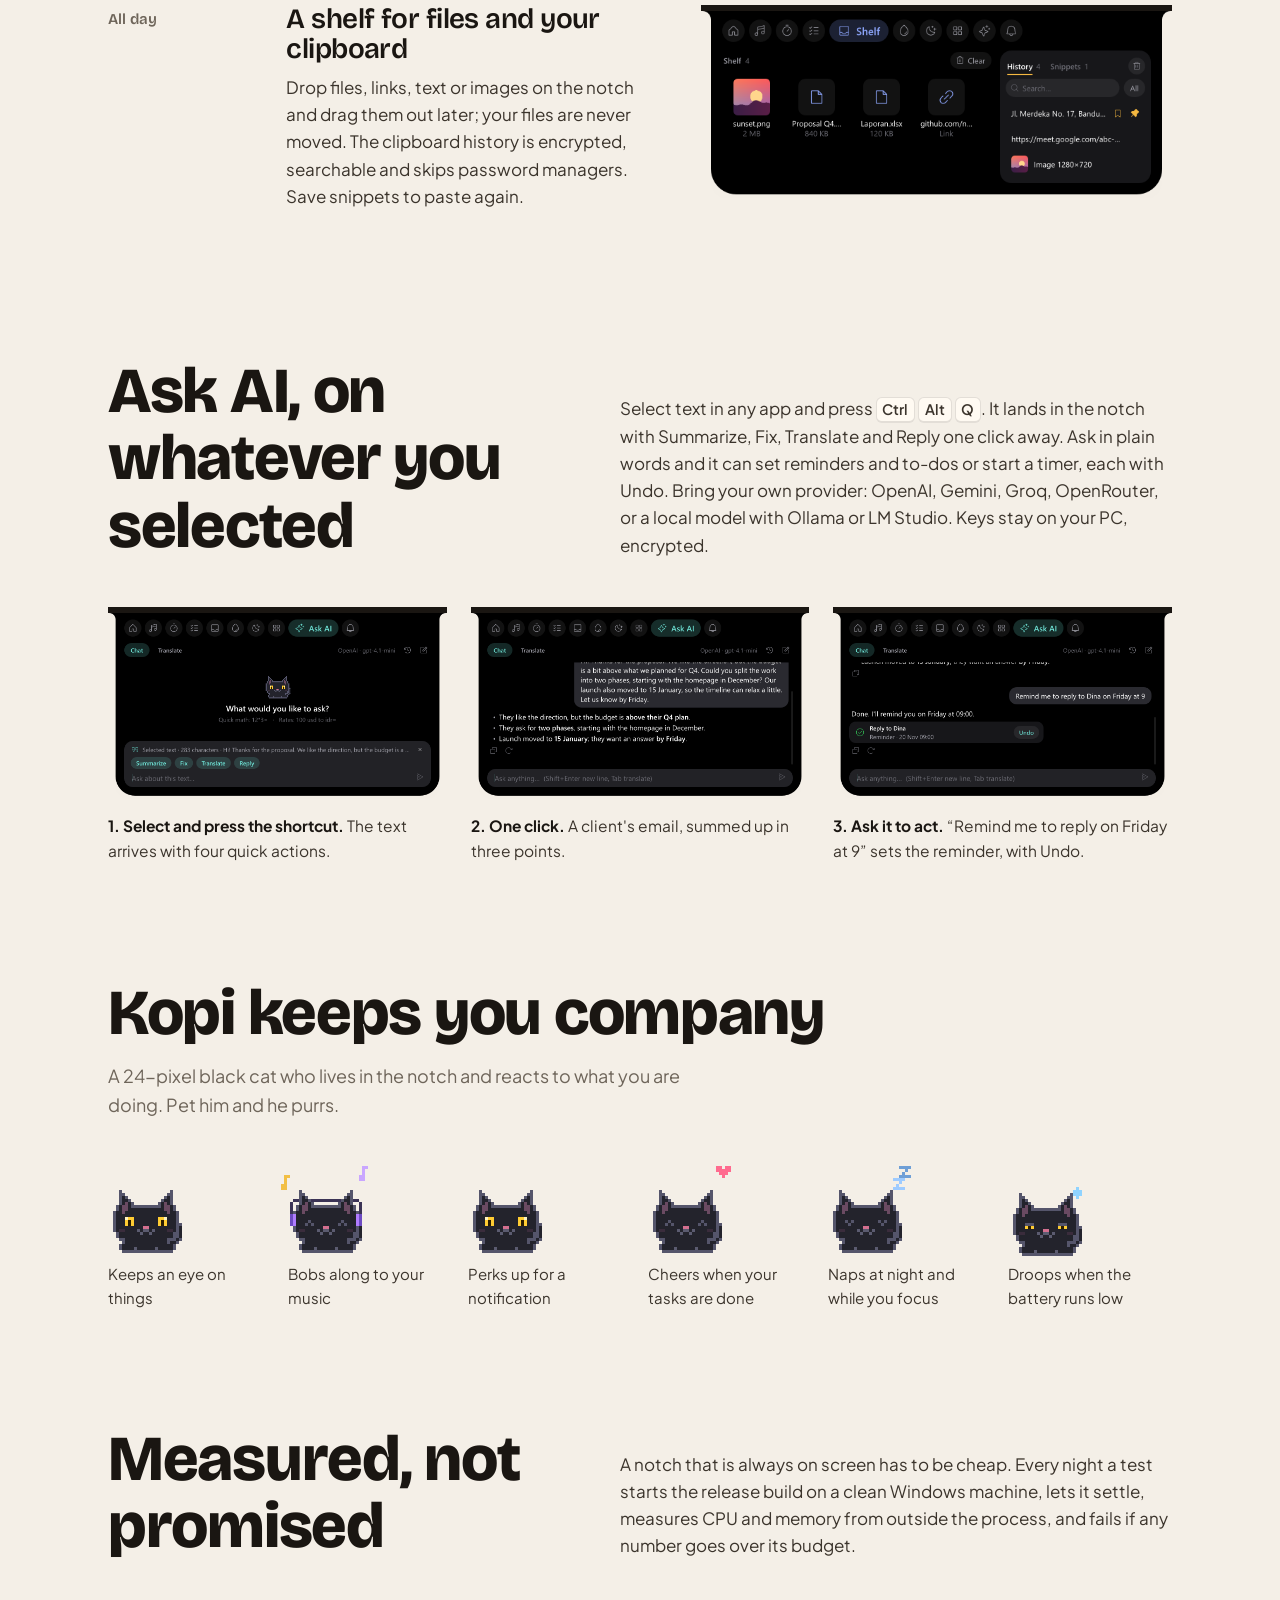
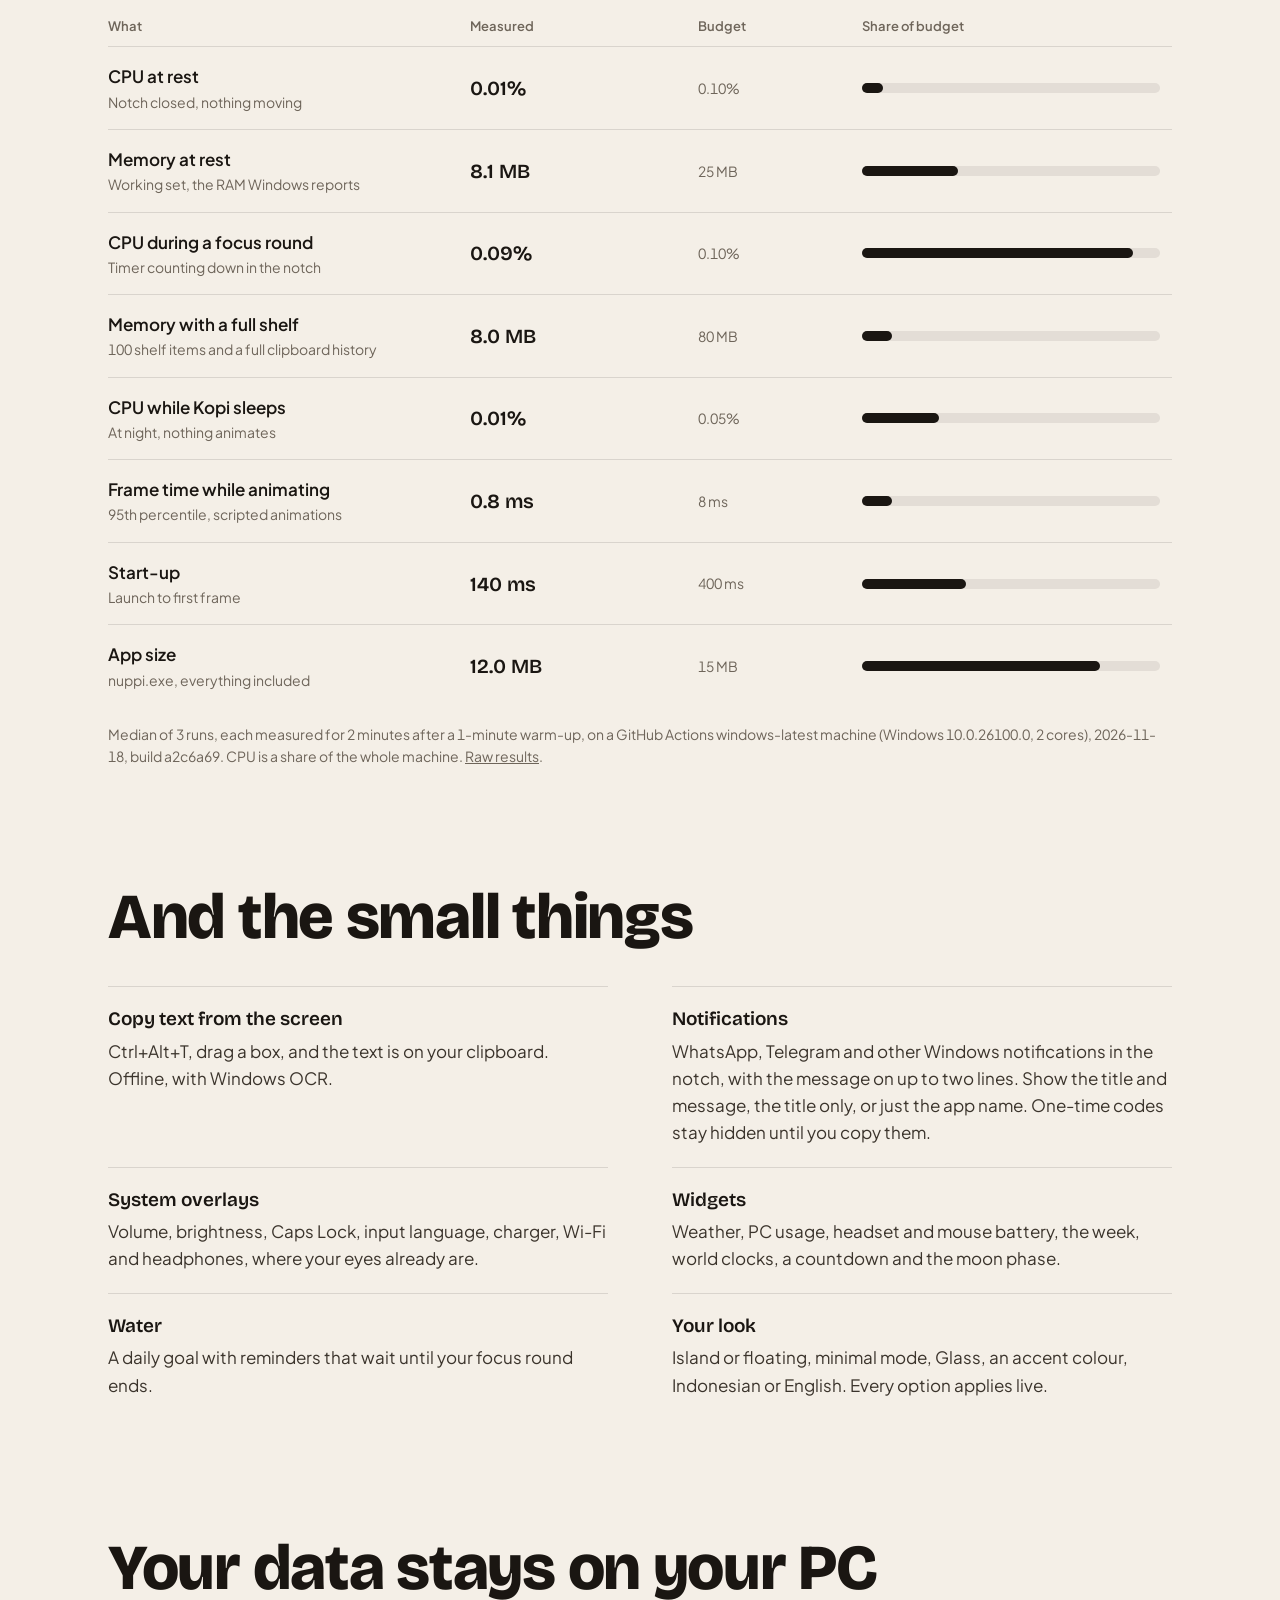
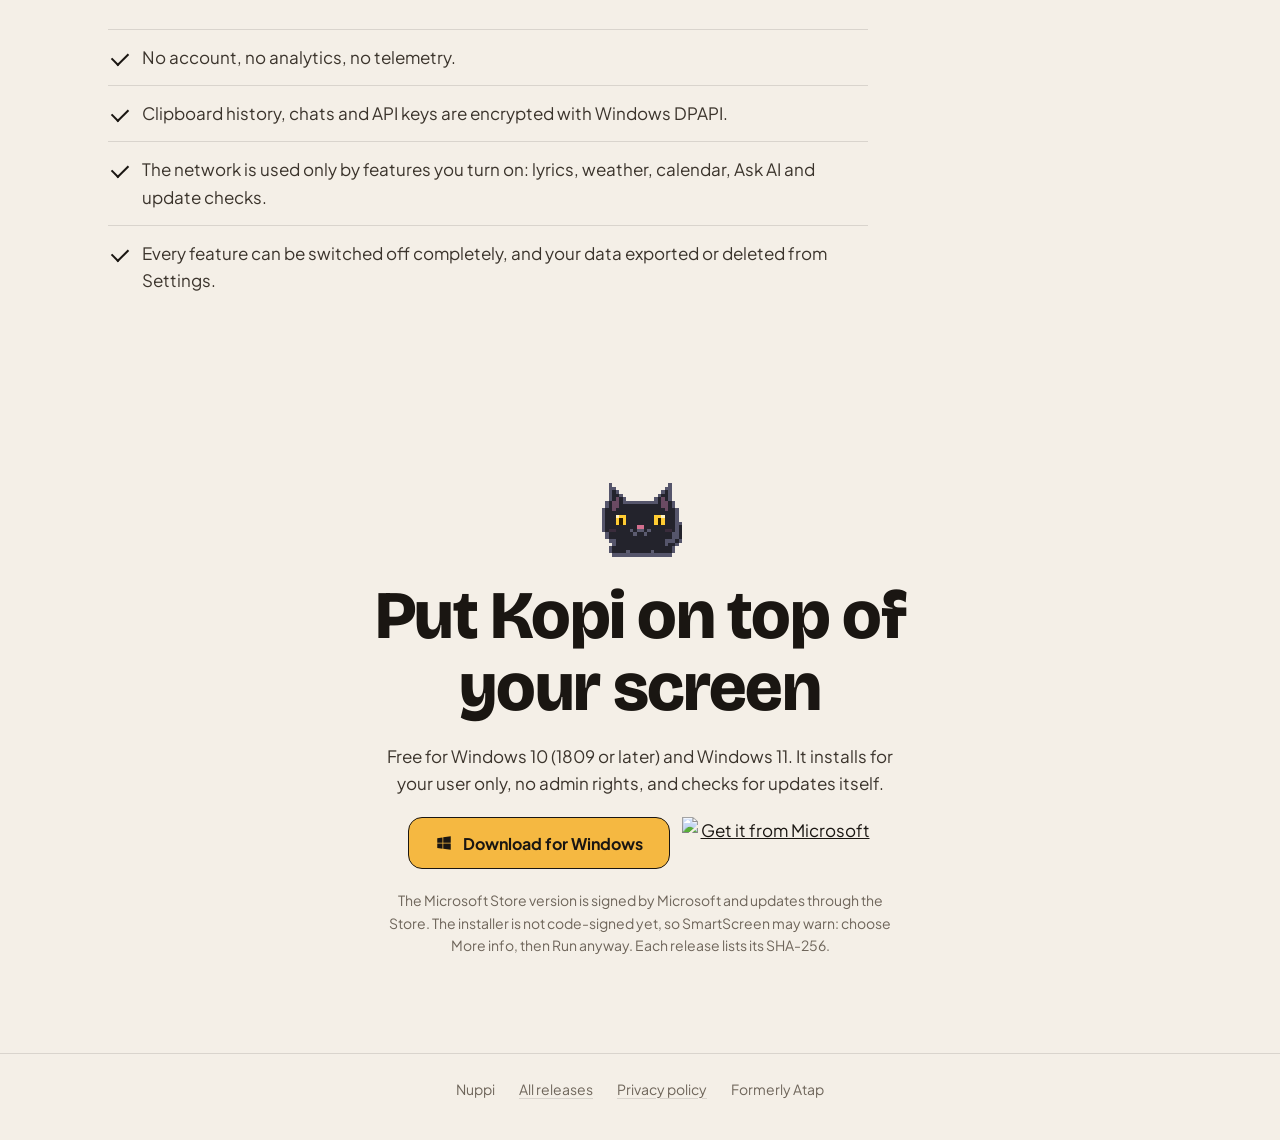
==== commit 47de7437: "site: Microsoft Store badge, lyrics in the closed notch" ====
--- a/index.html
+++ b/index.html
@@ -19,7 +19,7 @@
   <link rel="preconnect" href="https://fonts.googleapis.com">
   <link rel="preconnect" href="https://fonts.gstatic.com" crossorigin>
   <link href="https://fonts.googleapis.com/css2?family=Bricolage+Grotesque:opsz,wght@12..96,600;12..96,800&family=Plus+Jakarta+Sans:wght@400;500;700&display=swap" rel="stylesheet">
-  <link rel="stylesheet" href="style.css?v=7936f50">
+  <link rel="stylesheet" href="style.css?v=e07f362">
 </head>
 <body>
   <a class="skip" href="#main" data-i18n="skip">Skip to content</a>
@@ -57,10 +57,15 @@
         <h1 data-i18n="hero.title">A living notch<br>for Windows.</h1>
         <div class="hero-side">
           <p class="lead" data-i18n="hero.lead">A small black island at the top of your screen. Point at it for your music and lyrics, a focus timer, to-dos, Ask AI, your files and clipboard, prayer times and widgets. Kopi the cat keeps watch.</p>
-          <a class="btn" href="https://github.com/nuppi-notch/nuppi-releases/releases/latest/download/NuppiSetup.exe">
-            <svg viewBox="0 0 24 24" width="18" height="18" aria-hidden="true"><path fill="currentColor" d="M3 5.5 10 4.5v7H3zm8-1.15L21 3v8.5H11zM3 12.5h7v7l-7-1zm8 0h10V21l-10-1.4z"/></svg>
-            <span data-i18n="cta">Download for Windows</span>
-          </a>
+          <div class="ctas">
+            <a class="btn" href="https://github.com/nuppi-notch/nuppi-releases/releases/latest/download/NuppiSetup.exe">
+              <svg viewBox="0 0 24 24" width="18" height="18" aria-hidden="true"><path fill="currentColor" d="M3 5.5 10 4.5v7H3zm8-1.15L21 3v8.5H11zM3 12.5h7v7l-7-1zm8 0h10V21l-10-1.4z"/></svg>
+              <span data-i18n="cta">Download for Windows</span>
+            </a>
+            <a class="store" href="https://apps.microsoft.com/detail/9P3R8613M3DW?mode=direct">
+              <img src="https://get.microsoft.com/images/en-us%20dark.svg" alt="Get it from Microsoft" width="190" height="52">
+            </a>
+          </div>
           <p class="fine" data-i18n="hero.fine">Free · Windows 10 and 11 · 5.6 MB · no account</p>
         </div>
       </div>
@@ -108,7 +113,7 @@
           <p class="when" data-i18n="s4.when">Afternoon</p>
           <div class="stop-copy">
             <h3 data-i18n="s4.t">Music, with the words</h3>
-            <p data-i18n="s4.p">Whatever plays through the Windows media controls (Spotify, YouTube Music in a browser, and more) with seek, shuffle, volume, and synced lyrics that keep the current line in the middle.</p>
+            <p data-i18n="s4.p">Whatever plays through the Windows media controls (Spotify, YouTube Music in a browser, and more) with seek, shuffle, volume, and synced lyrics that keep the current line in the middle. Turn on lyrics in the closed notch and the line being sung shows right under it.</p>
           </div>
           <figure class="shot"><img src="media/lyrics.png" alt="Music with synced lyrics, the current line centred" width="708" height="248" loading="lazy"></figure>
         </li>
@@ -215,11 +220,16 @@
       <img src="media/kopi_idle.png" alt="" width="112" height="112" class="pixel">
       <h2 id="get-title" data-i18n="get.title">Put Kopi on top of your screen</h2>
       <p data-i18n="get.p">Free for Windows 10 (1809 or later) and Windows 11. It installs for your user only, no admin rights, and checks for updates itself.</p>
-      <a class="btn" href="https://github.com/nuppi-notch/nuppi-releases/releases/latest/download/NuppiSetup.exe">
-        <svg viewBox="0 0 24 24" width="18" height="18" aria-hidden="true"><path fill="currentColor" d="M3 5.5 10 4.5v7H3zm8-1.15L21 3v8.5H11zM3 12.5h7v7l-7-1zm8 0h10V21l-10-1.4z"/></svg>
-        <span data-i18n="cta">Download for Windows</span>
-      </a>
-      <p class="fine" data-i18n="get.fine">The build is not code-signed yet, so SmartScreen may warn: choose More info, then Run anyway. Each release lists its SHA-256.</p>
+      <div class="ctas">
+        <a class="btn" href="https://github.com/nuppi-notch/nuppi-releases/releases/latest/download/NuppiSetup.exe">
+          <svg viewBox="0 0 24 24" width="18" height="18" aria-hidden="true"><path fill="currentColor" d="M3 5.5 10 4.5v7H3zm8-1.15L21 3v8.5H11zM3 12.5h7v7l-7-1zm8 0h10V21l-10-1.4z"/></svg>
+          <span data-i18n="cta">Download for Windows</span>
+        </a>
+        <a class="store" href="https://apps.microsoft.com/detail/9P3R8613M3DW?mode=direct">
+          <img src="https://get.microsoft.com/images/en-us%20dark.svg" alt="Get it from Microsoft" width="190" height="52">
+        </a>
+      </div>
+      <p class="fine" data-i18n="get.fine">The Microsoft Store version is signed by Microsoft and updates through the Store. The installer is not code-signed yet, so SmartScreen may warn: choose More info, then Run anyway. Each release lists its SHA-256.</p>
     </section>
   </main>
 
@@ -230,6 +240,6 @@
     <span data-i18n="foot.formerly">Formerly Atap</span>
   </footer>
 
-  <script src="main.js?v=7936f50"></script>
+  <script src="main.js?v=e07f362"></script>
 </body>
 </html>
--- a/style.css
+++ b/style.css
@@ -65,6 +65,11 @@
 }
 .btn:hover { transform: translateY(-2px); }
 .btn:active { transform: none; }
+/* The installer and the Microsoft Store badge side by side. */
+.ctas { display: flex; flex-wrap: wrap; align-items: center; gap: 12px; }
+.store { display: inline-flex; border-radius: 6px; transition: transform 0.12s ease; }
+.store img { display: block; height: 52px; width: auto; }
+.store:hover { transform: translateY(-2px); }
 .fine { color: var(--muted); font-size: 14px; }
 
 /* Hero: the real notch hangs from the top edge of the page. */
@@ -154,6 +159,7 @@
 .get h2 { font-size: clamp(36px, 5.8vw, 68px); font-weight: 800; }
 .get > p:not(.fine) { color: #3b342c; max-width: 520px; }
 .get .fine { max-width: 520px; }
+.get .ctas { justify-content: center; }
 
 .foot { display: flex; flex-wrap: wrap; gap: 8px 24px; justify-content: center; padding: 24px var(--gutter) 40px; border-top: 1px solid var(--line); color: var(--muted); font-size: 14px; }
 .foot a { text-decoration-color: var(--line); text-underline-offset: 3px; }
@@ -184,9 +190,11 @@
   body { font-size: 16px; }
   .moods { grid-template-columns: repeat(2, minmax(0, 1fr)); }
   .btn { width: 100%; justify-content: center; }
+  .ctas { flex-direction: column; align-items: stretch; }
+  .store { justify-content: center; }
   .hero-side { justify-items: stretch; }
 }
 @media (prefers-reduced-motion: reduce) {
   html { scroll-behavior: auto; }
-  .notch-stage, .notch, .notch img, .btn, .bar { transition: none; }
-}
+  .notch-stage, .notch, .notch img, .btn, .store, .bar { transition: none; }
+}
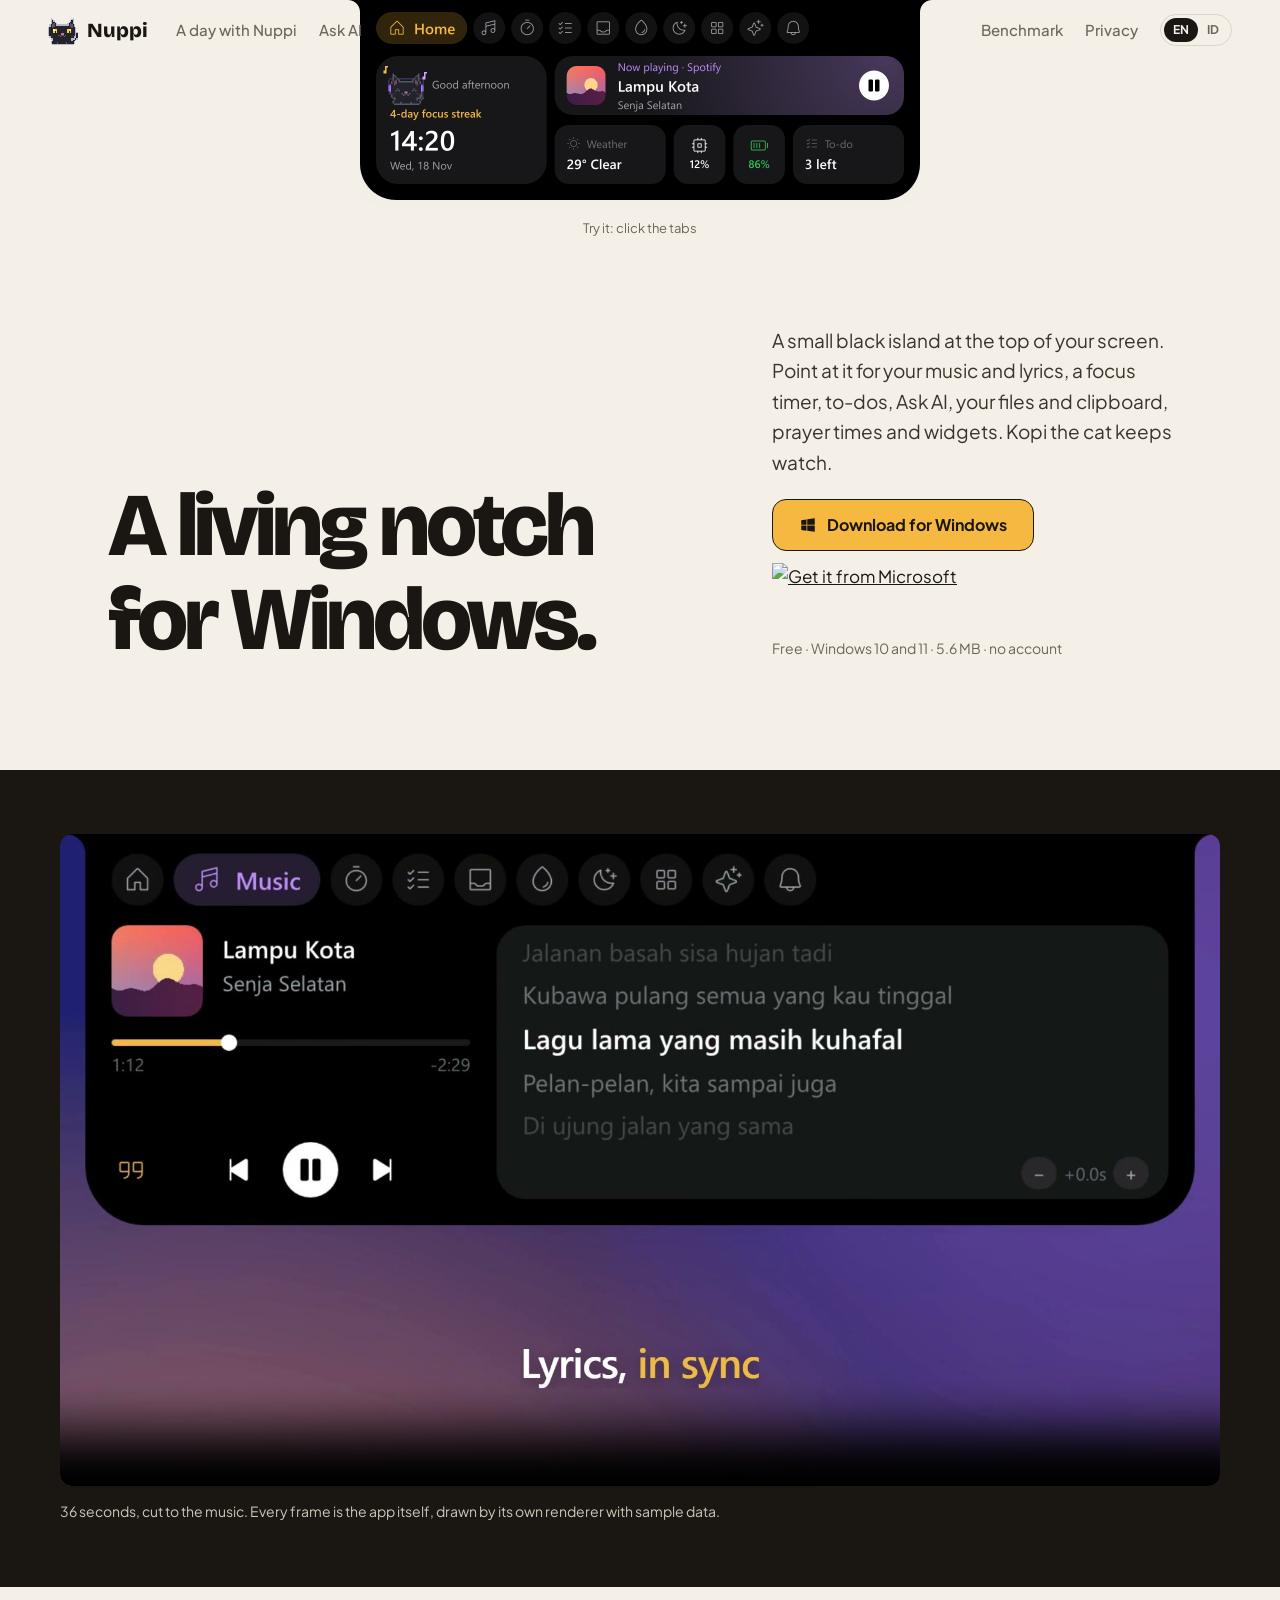
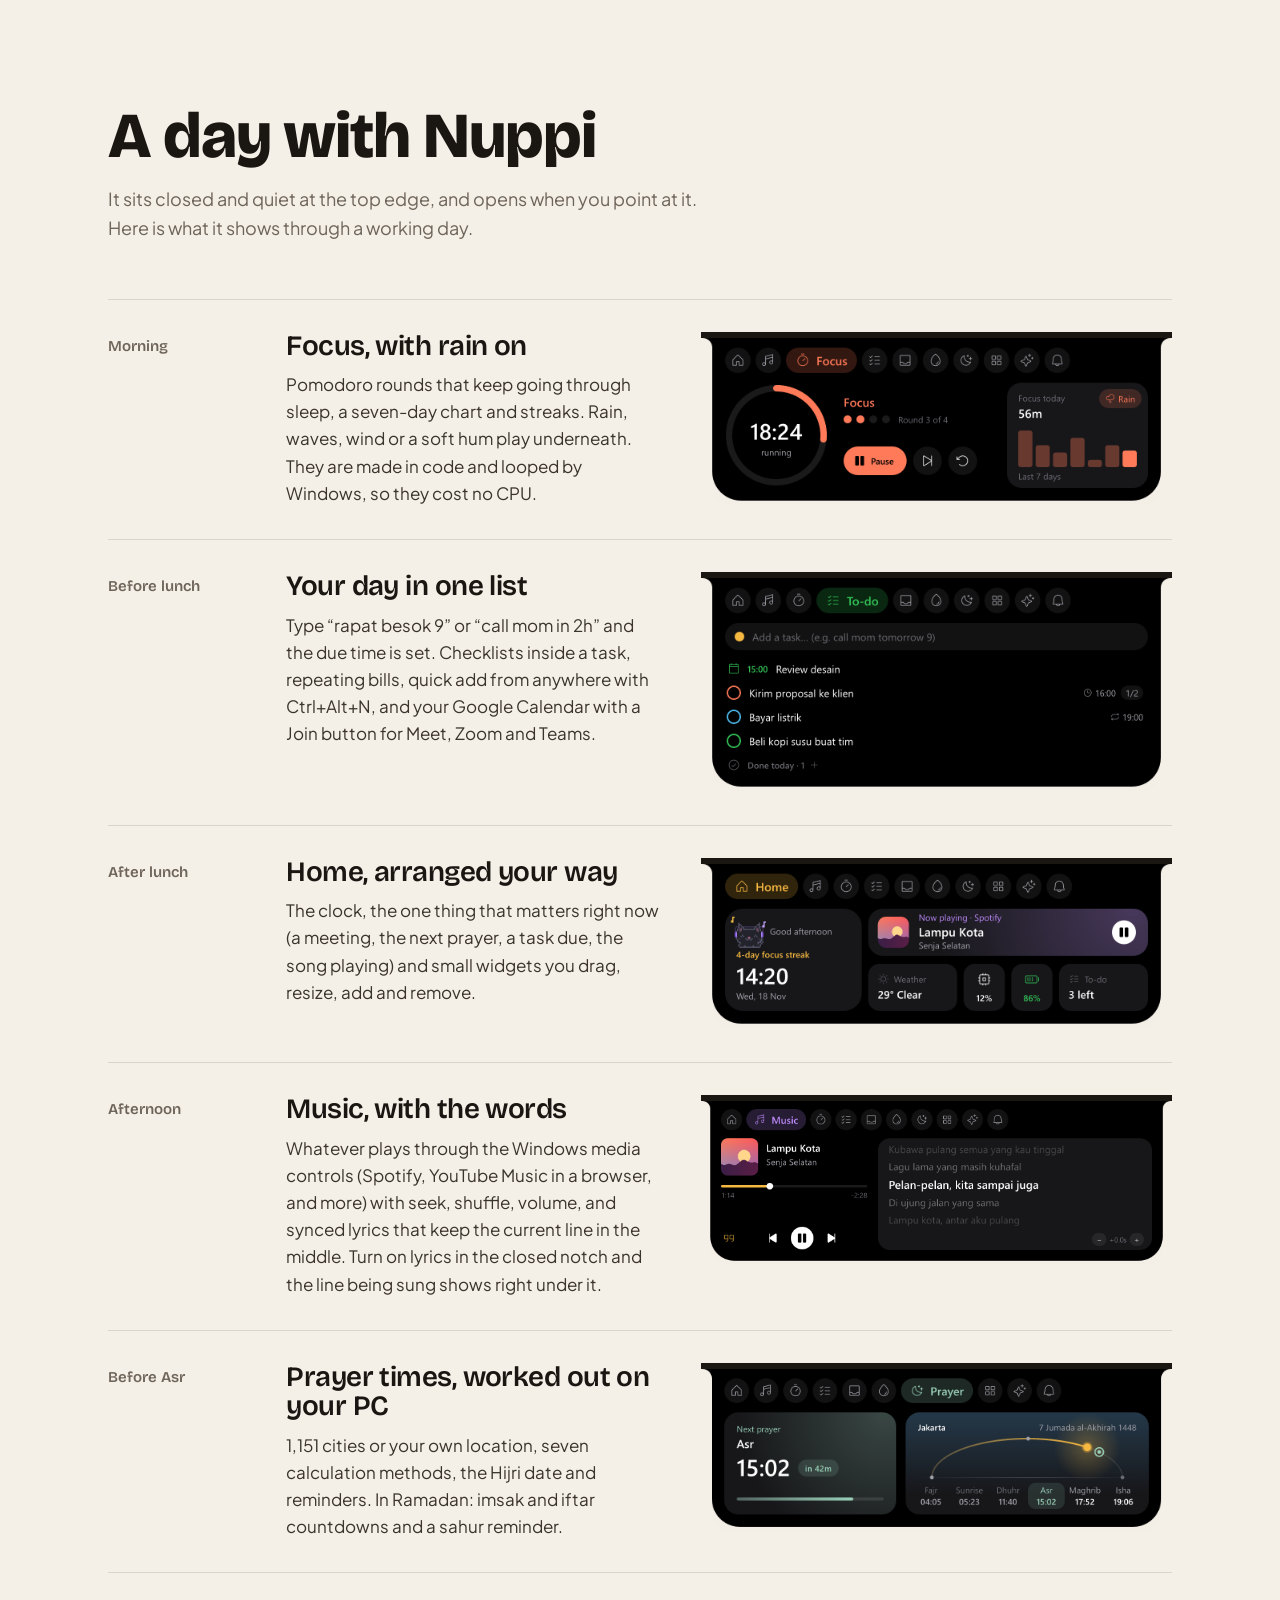
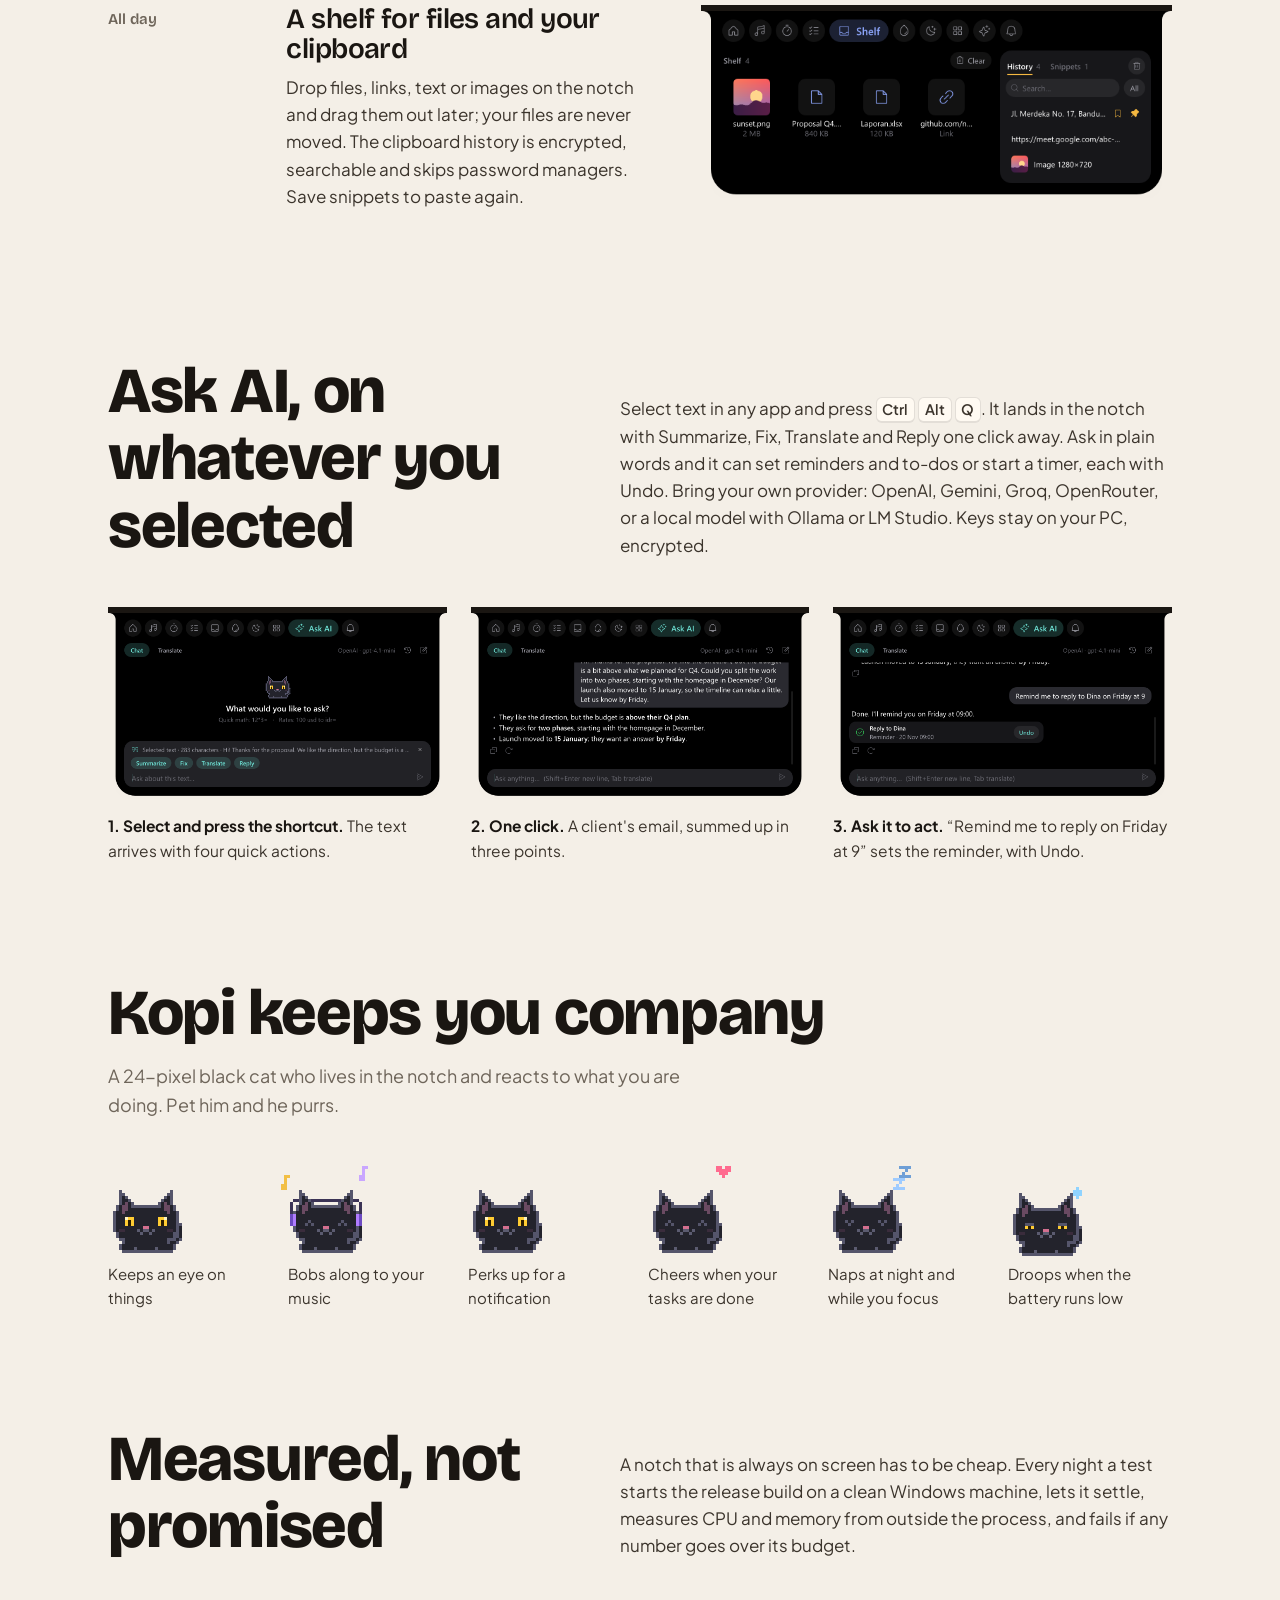
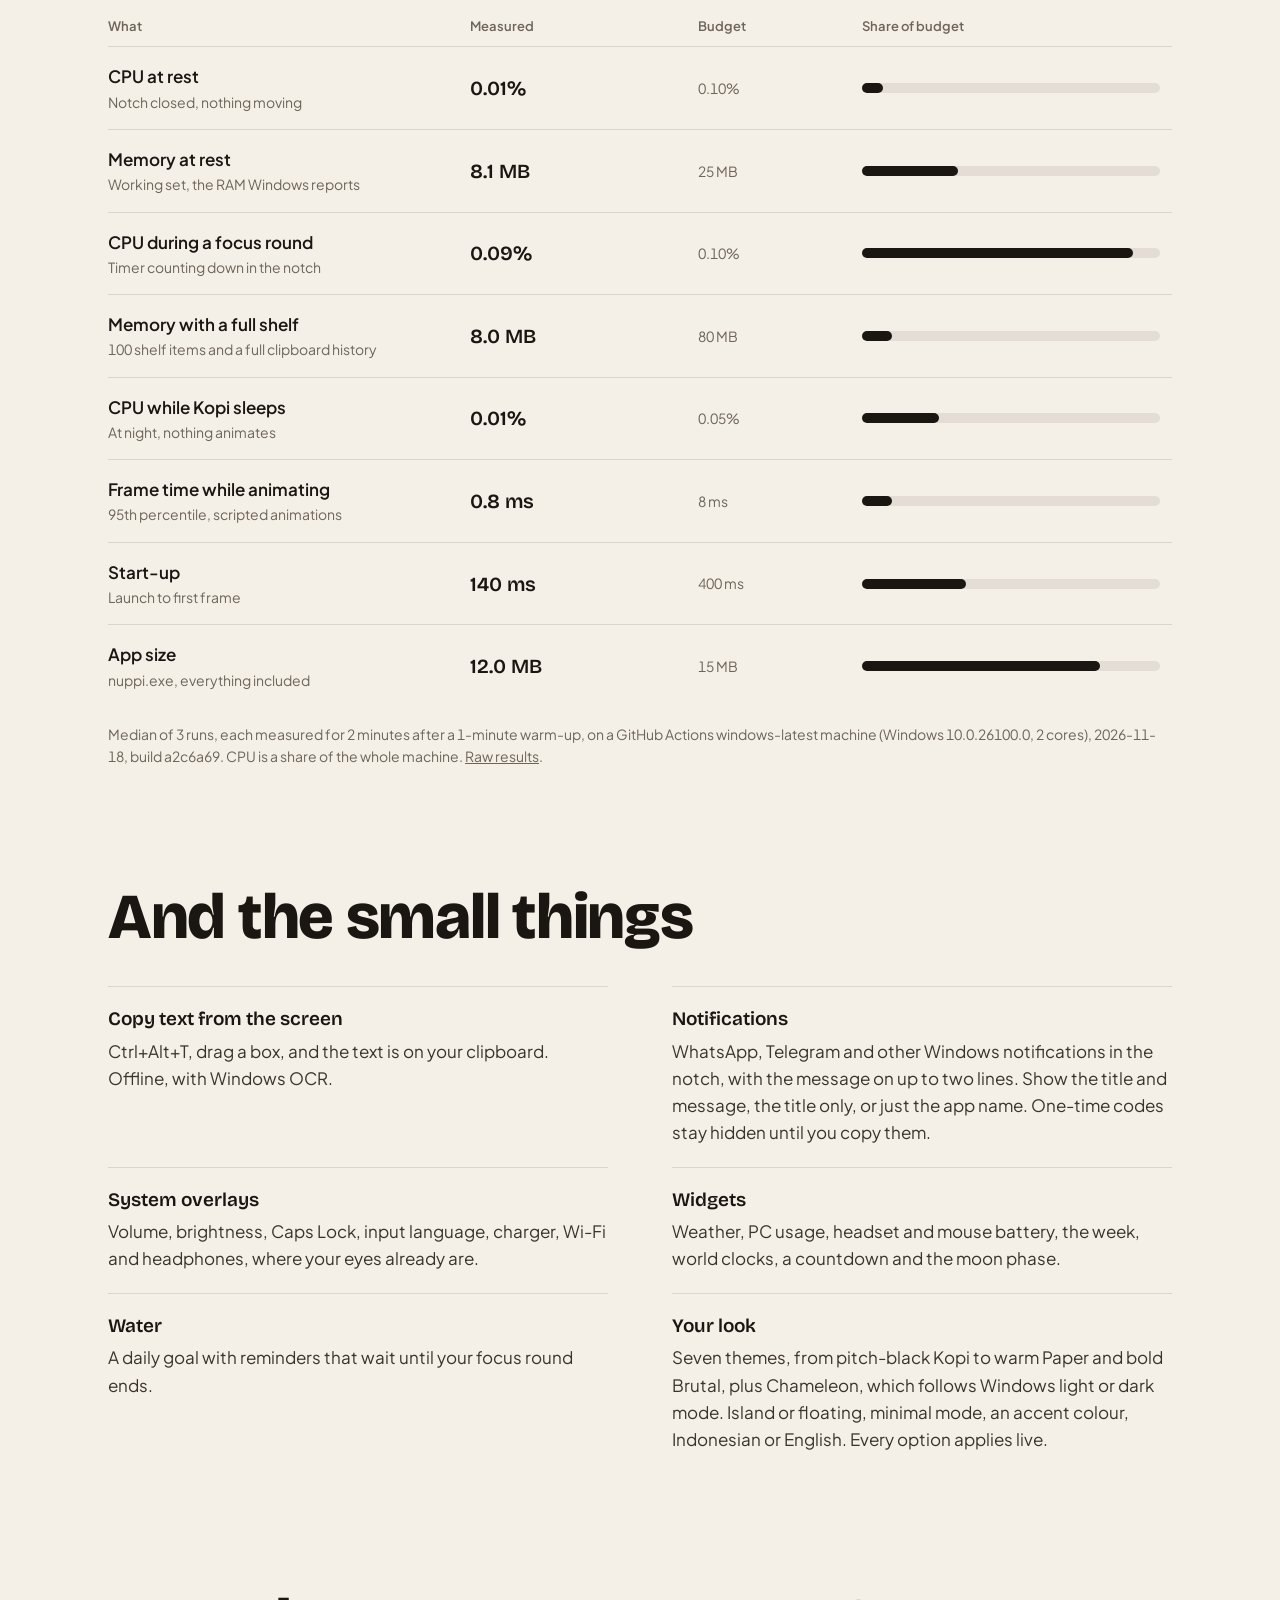
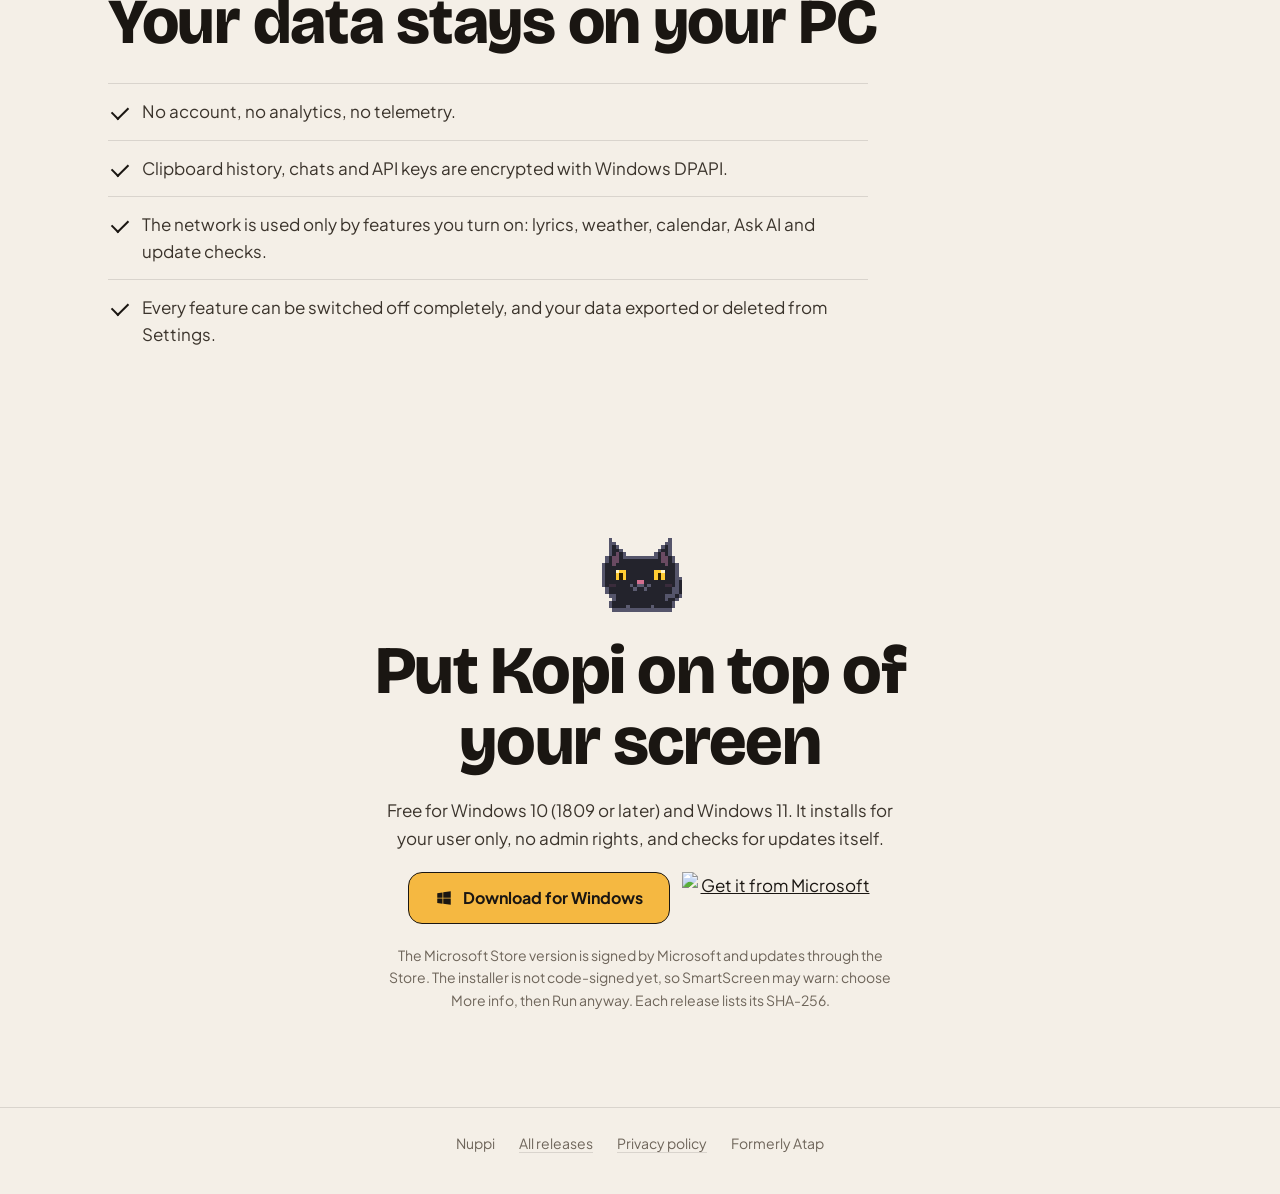
==== commit 7604dab8: "site: themes" ====
--- a/index.html
+++ b/index.html
@@ -19,7 +19,7 @@
   <link rel="preconnect" href="https://fonts.googleapis.com">
   <link rel="preconnect" href="https://fonts.gstatic.com" crossorigin>
   <link href="https://fonts.googleapis.com/css2?family=Bricolage+Grotesque:opsz,wght@12..96,600;12..96,800&family=Plus+Jakarta+Sans:wght@400;500;700&display=swap" rel="stylesheet">
-  <link rel="stylesheet" href="style.css?v=e07f362">
+  <link rel="stylesheet" href="style.css?v=92e6d56">
 </head>
 <body>
   <a class="skip" href="#main" data-i18n="skip">Skip to content</a>
@@ -202,7 +202,7 @@
         <div><dt data-i18n="x.over.t">System overlays</dt><dd data-i18n="x.over">Volume, brightness, Caps Lock, input language, charger, Wi-Fi and headphones, where your eyes already are.</dd></div>
         <div><dt data-i18n="x.wid.t">Widgets</dt><dd data-i18n="x.wid">Weather, PC usage, headset and mouse battery, the week, world clocks, a countdown and the moon phase.</dd></div>
         <div><dt data-i18n="x.water.t">Water</dt><dd data-i18n="x.water">A daily goal with reminders that wait until your focus round ends.</dd></div>
-        <div><dt data-i18n="x.look.t">Your look</dt><dd data-i18n="x.look">Island or floating, minimal mode, Glass, an accent colour, Indonesian or English. Every option applies live.</dd></div>
+        <div><dt data-i18n="x.look.t">Your look</dt><dd data-i18n="x.look">Seven themes, from pitch-black Kopi to warm Paper and bold Brutal, plus Chameleon, which follows Windows light or dark mode. Island or floating, minimal mode, an accent colour, Indonesian or English. Every option applies live.</dd></div>
       </dl>
     </section>
 
@@ -240,6 +240,6 @@
     <span data-i18n="foot.formerly">Formerly Atap</span>
   </footer>
 
-  <script src="main.js?v=e07f362"></script>
+  <script src="main.js?v=92e6d56"></script>
 </body>
 </html>
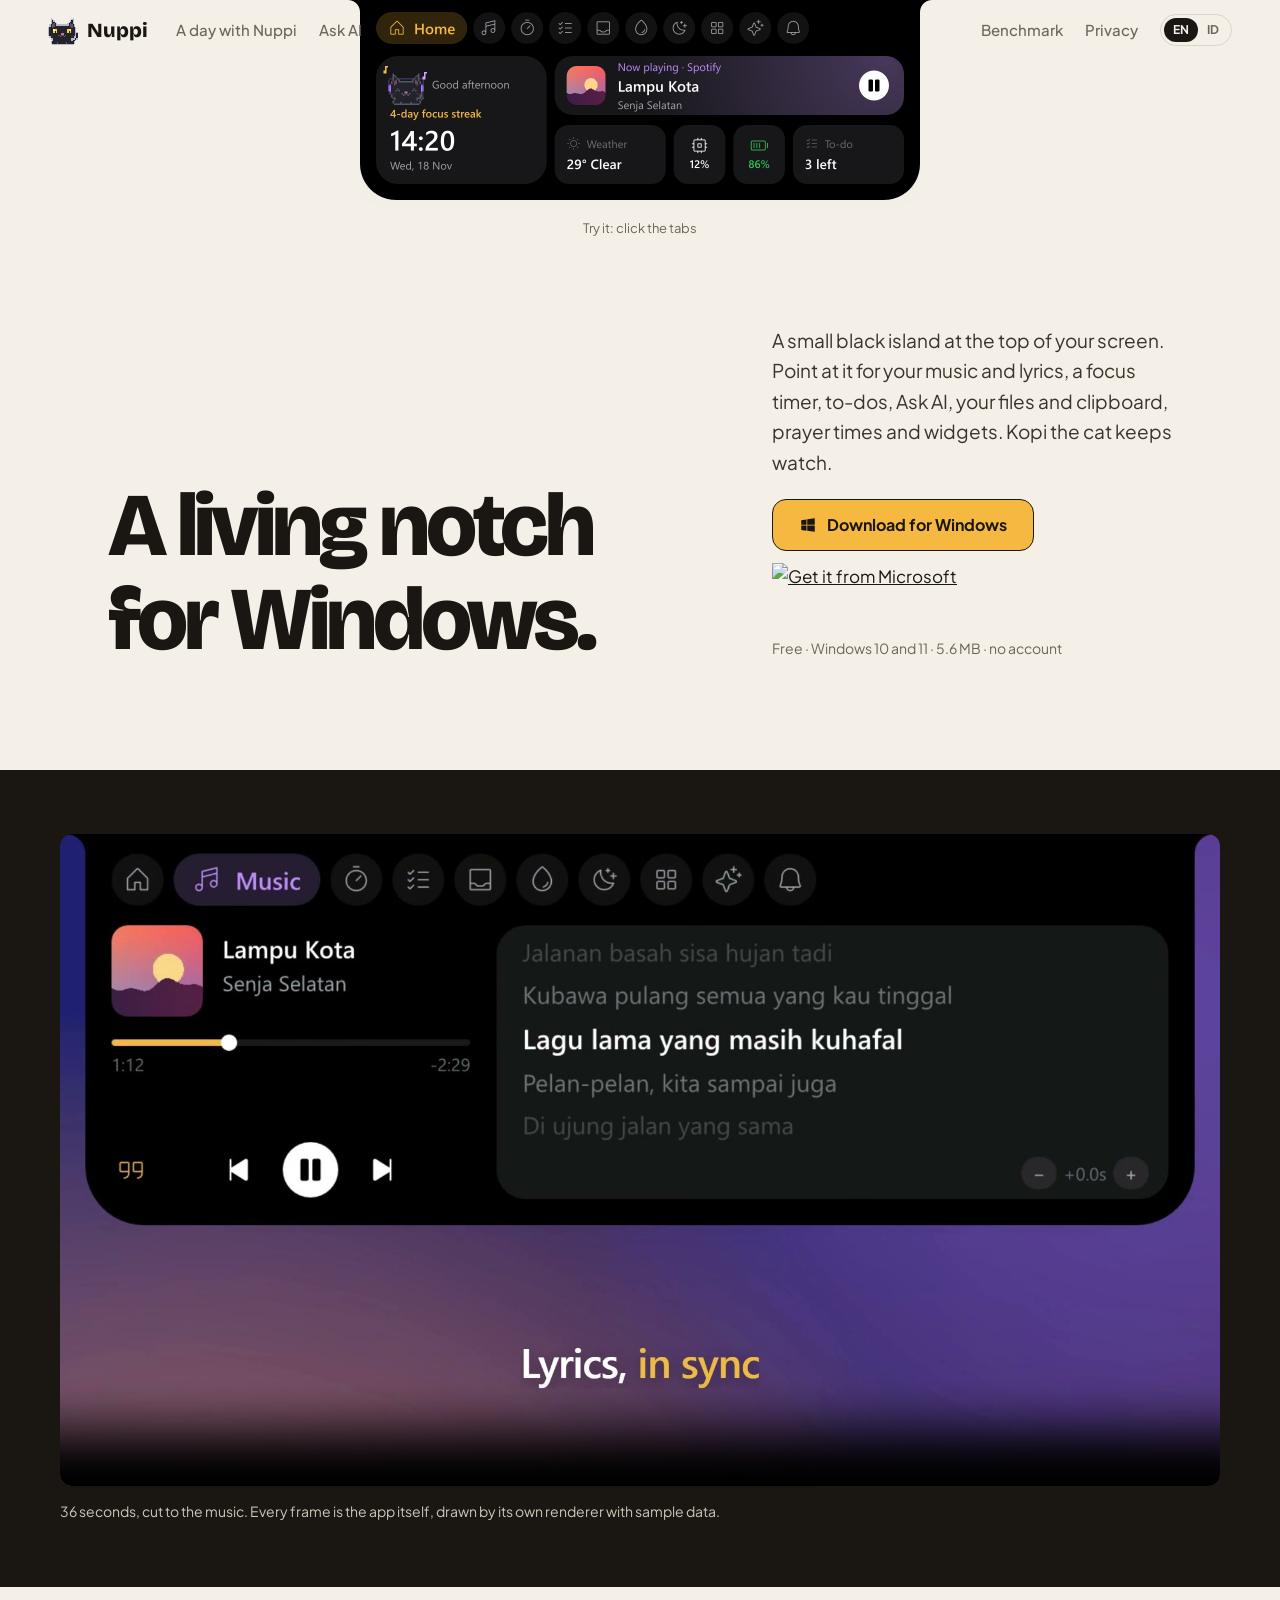
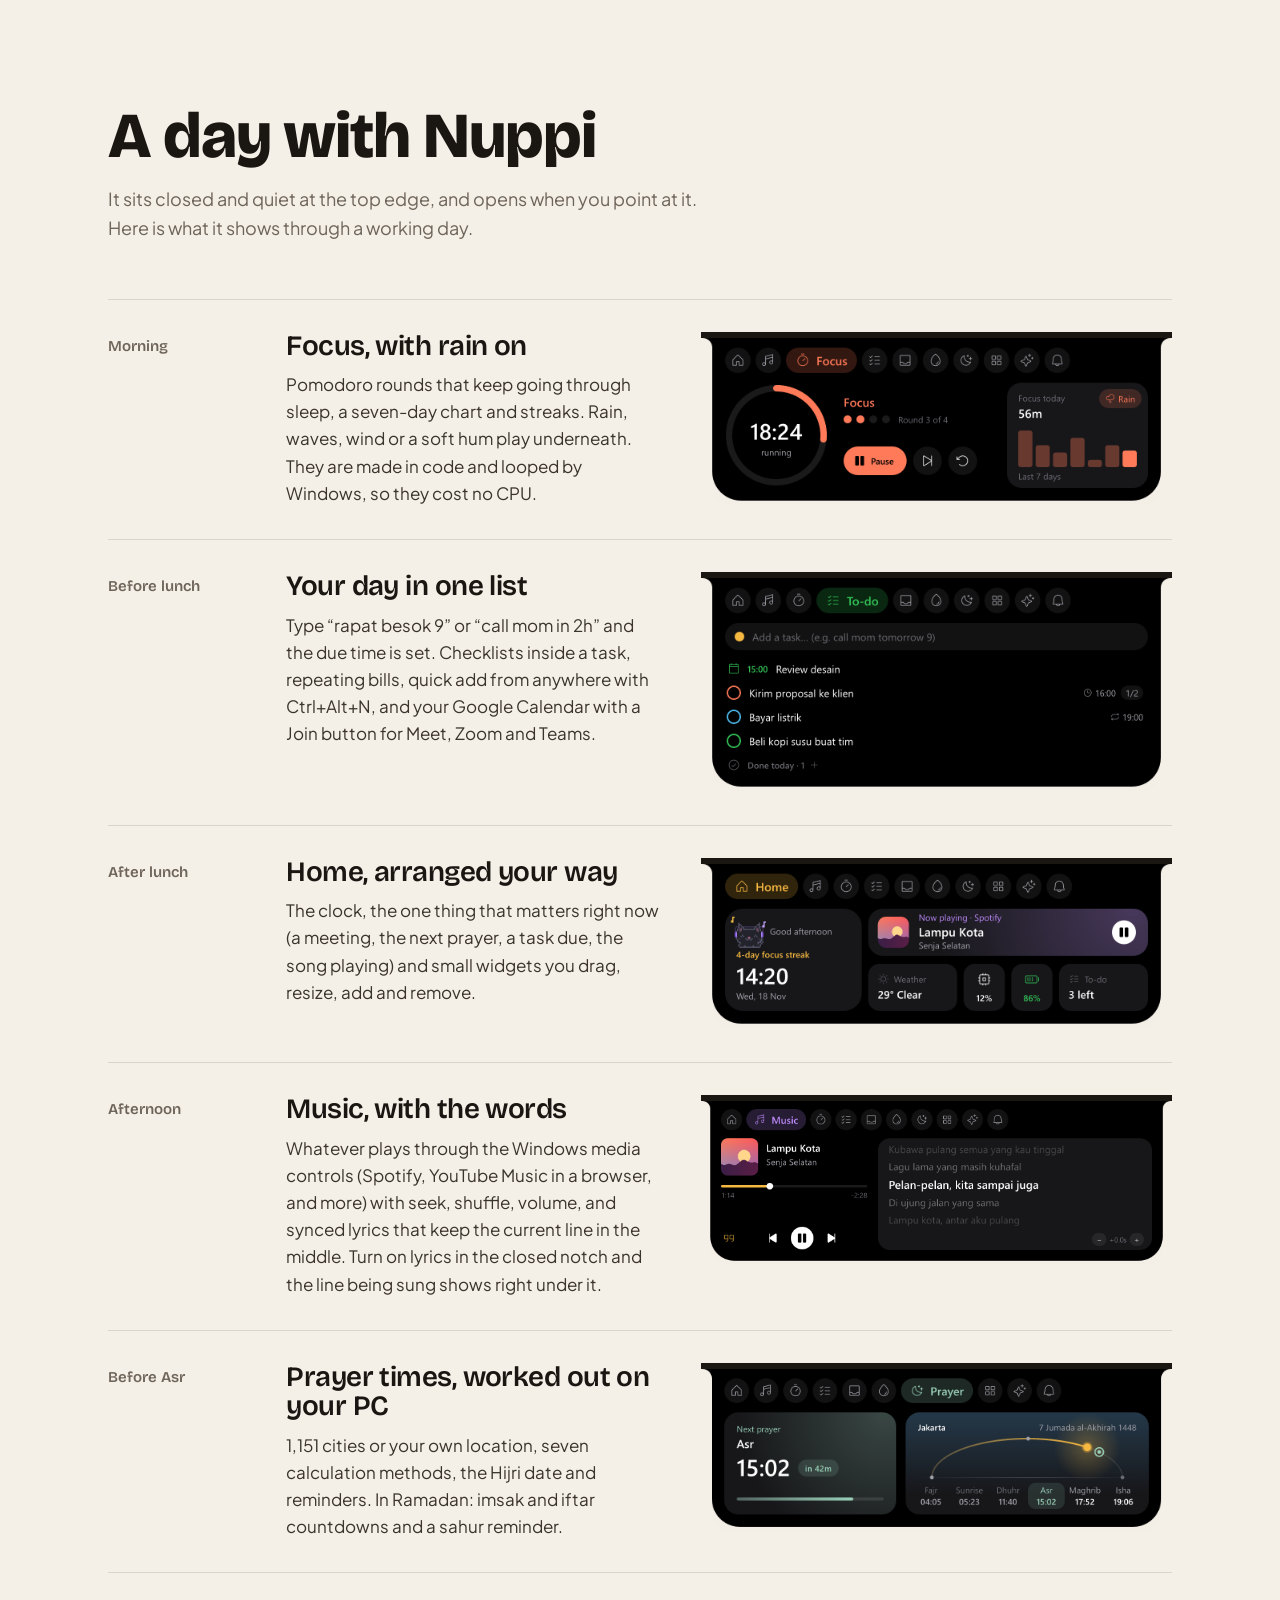
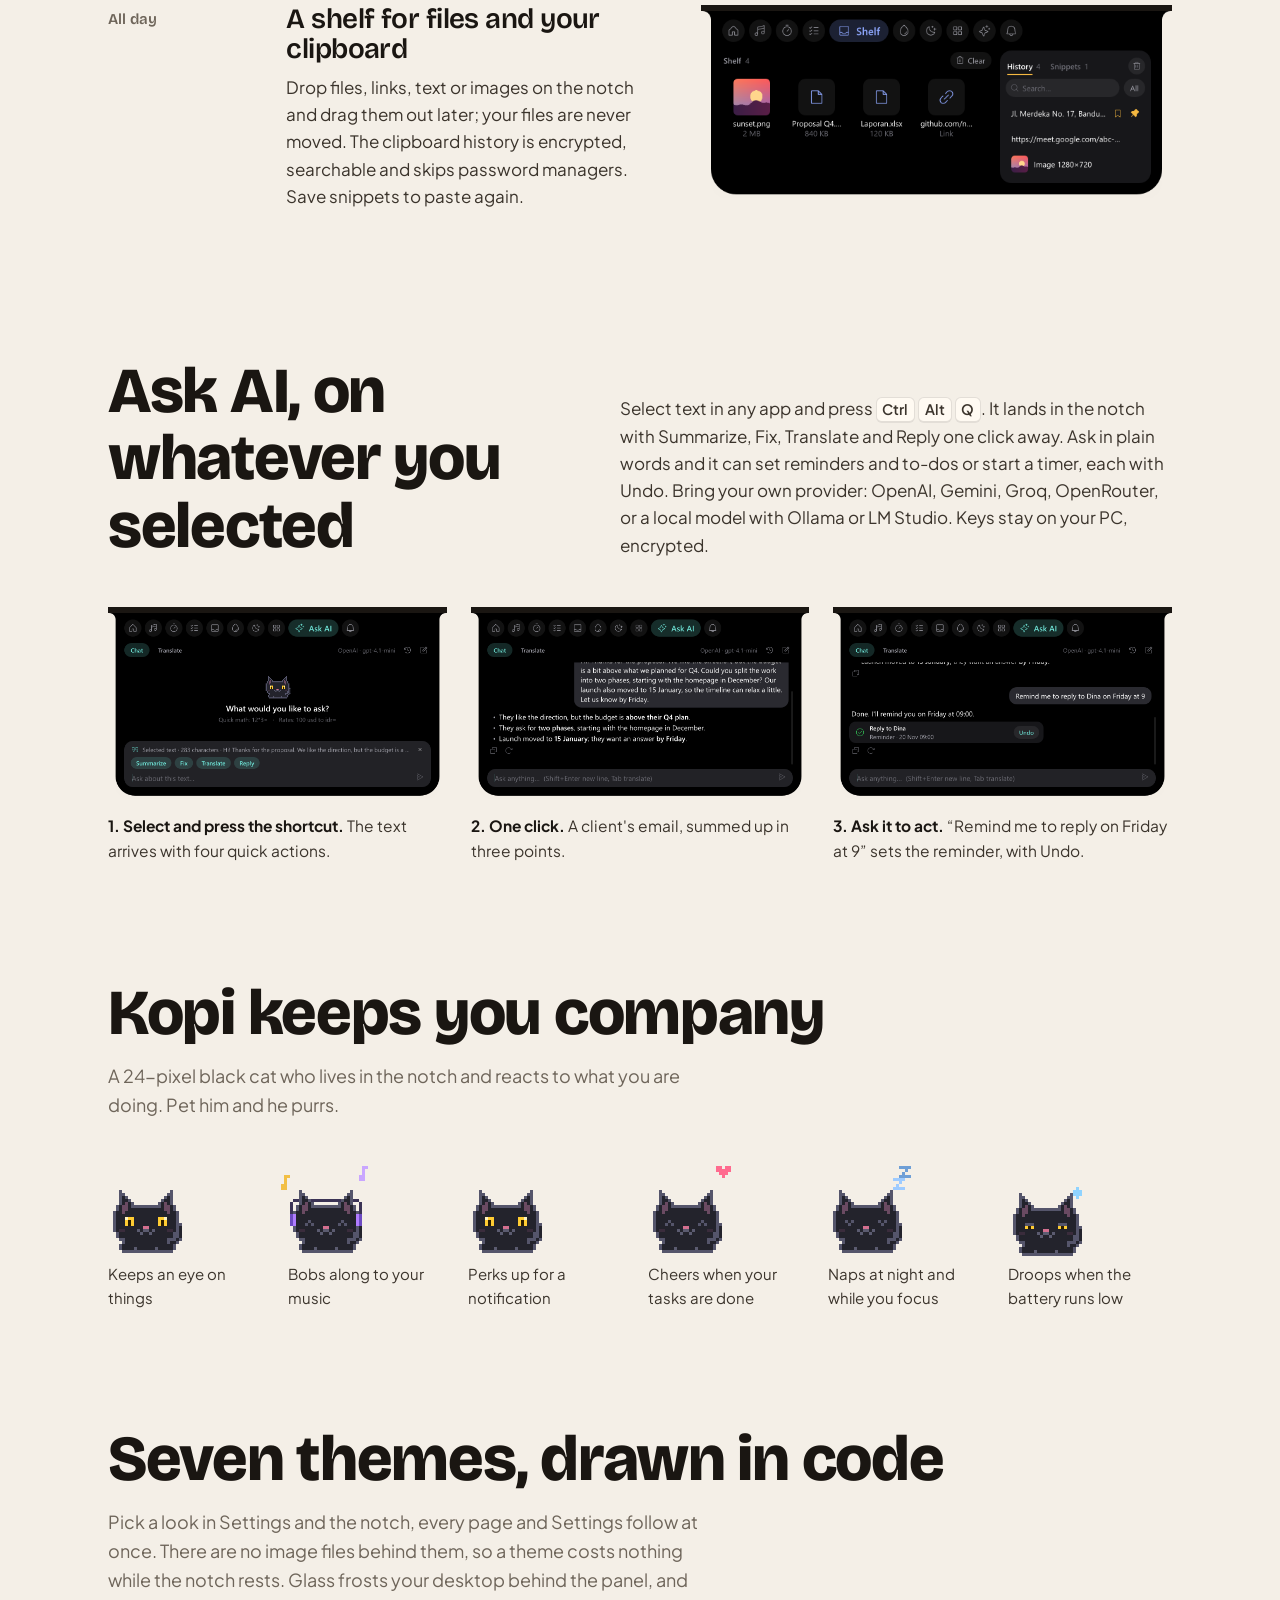
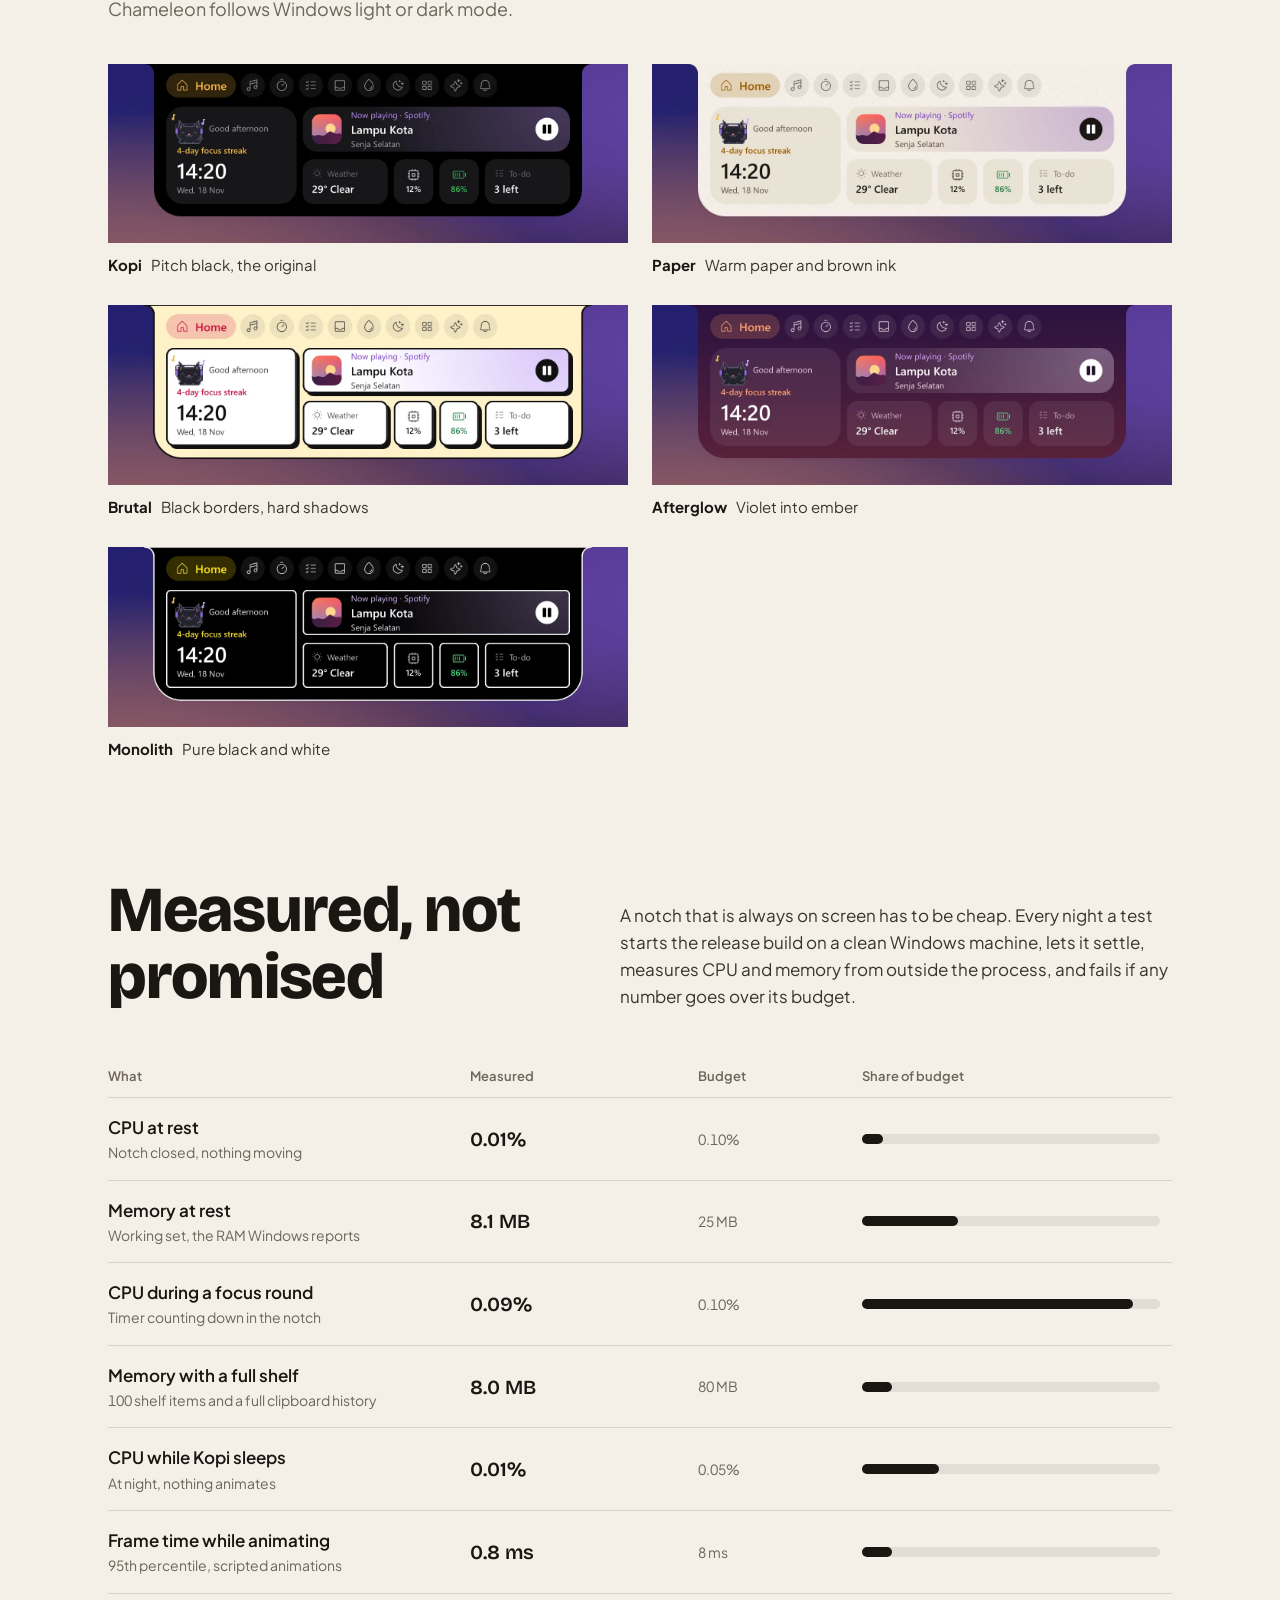
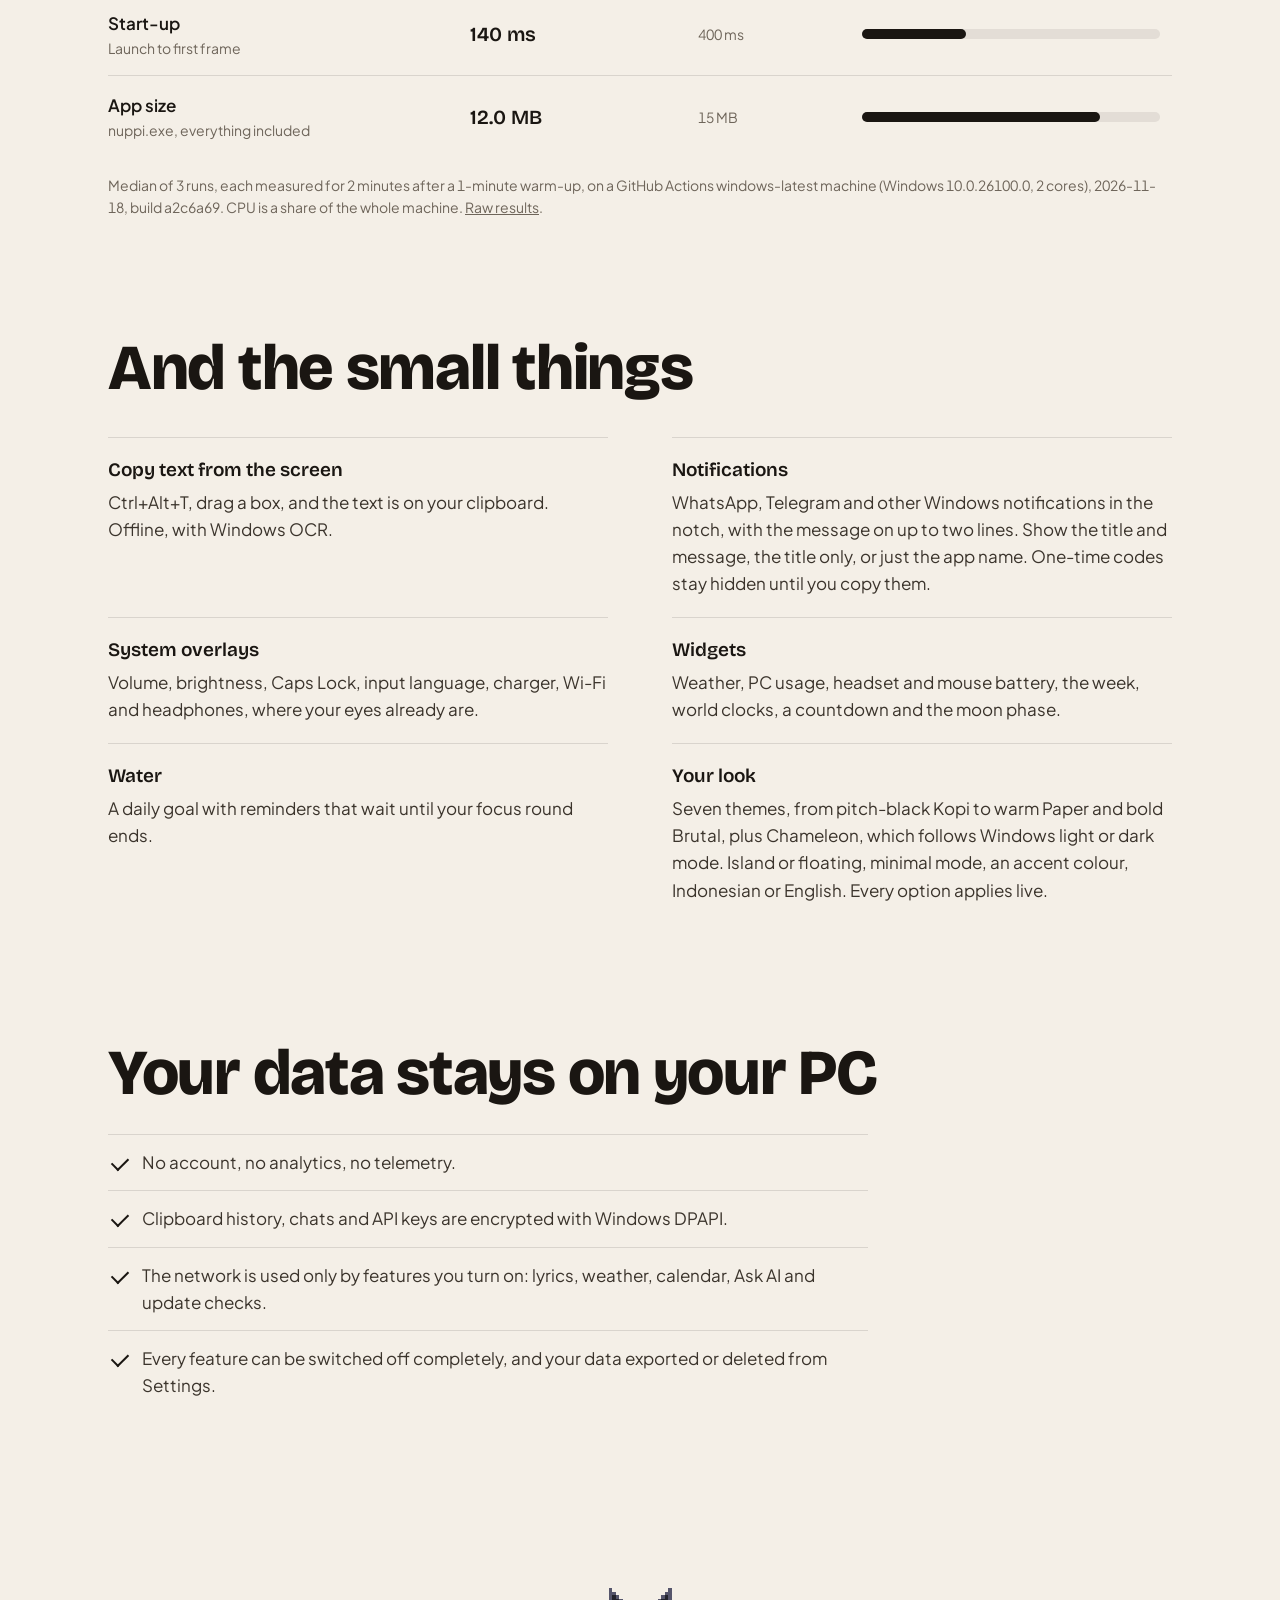
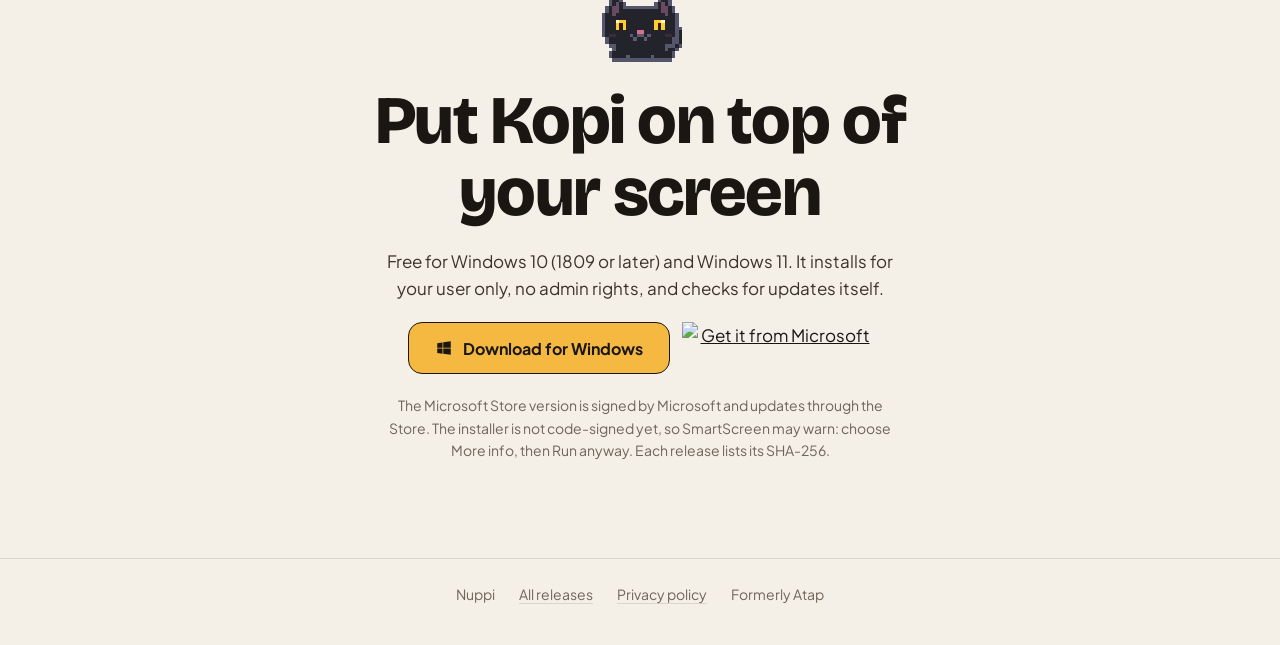
==== commit 1ed2d53e: "site: themes section" ====
--- a/index.html
+++ b/index.html
@@ -19,7 +19,7 @@
   <link rel="preconnect" href="https://fonts.googleapis.com">
   <link rel="preconnect" href="https://fonts.gstatic.com" crossorigin>
   <link href="https://fonts.googleapis.com/css2?family=Bricolage+Grotesque:opsz,wght@12..96,600;12..96,800&family=Plus+Jakarta+Sans:wght@400;500;700&display=swap" rel="stylesheet">
-  <link rel="stylesheet" href="style.css?v=92e6d56">
+  <link rel="stylesheet" href="style.css?v=dc72cae">
 </head>
 <body>
   <a class="skip" href="#main" data-i18n="skip">Skip to content</a>
@@ -170,6 +170,18 @@
       </ul>
     </section>
 
+    <section class="themes" id="themes" aria-labelledby="themes-title">
+      <h2 id="themes-title" data-i18n="themes.title">Seven themes, drawn in code</h2>
+      <p class="intro" data-i18n="themes.intro">Pick a look in Settings and the notch, every page and Settings follow at once. There are no image files behind them, so a theme costs nothing while the notch rests. Glass frosts your desktop behind the panel, and Chameleon follows Windows light or dark mode.</p>
+      <div class="theme-grid">
+        <figure><img src="media/theme_kopi.webp" alt="Nuppi Home in the Kopi theme: black panel, white text, amber accents" width="680" height="235" loading="lazy"><figcaption><b>Kopi</b> <span data-i18n="t.kopi">Pitch black, the original</span></figcaption></figure>
+        <figure><img src="media/theme_paper.webp" alt="Nuppi Home in the Paper theme: cream panel with a light grain and brown text" width="680" height="235" loading="lazy"><figcaption><b>Paper</b> <span data-i18n="t.paper">Warm paper and brown ink</span></figcaption></figure>
+        <figure><img src="media/theme_brutal.webp" alt="Nuppi Home in the Brutal theme: cream panel, white cards with thick black borders and hard shadows" width="680" height="235" loading="lazy"><figcaption><b>Brutal</b> <span data-i18n="t.brutal">Black borders, hard shadows</span></figcaption></figure>
+        <figure><img src="media/theme_afterglow.webp" alt="Nuppi Home in the Afterglow theme: a violet to deep red gradient with translucent cards" width="680" height="235" loading="lazy"><figcaption><b>Afterglow</b> <span data-i18n="t.afterglow">Violet into ember</span></figcaption></figure>
+        <figure><img src="media/theme_monolith.webp" alt="Nuppi Home in the Monolith theme: black panel with white outlined cards and yellow accents" width="680" height="235" loading="lazy"><figcaption><b>Monolith</b> <span data-i18n="t.monolith">Pure black and white</span></figcaption></figure>
+      </div>
+    </section>
+
     <section class="bench" id="bench" aria-labelledby="bench-title">
       <div class="bench-head">
         <h2 id="bench-title" data-i18n="bench.title">Measured, not promised</h2>
@@ -240,6 +252,6 @@
     <span data-i18n="foot.formerly">Formerly Atap</span>
   </footer>
 
-  <script src="main.js?v=92e6d56"></script>
+  <script src="main.js?v=dc72cae"></script>
 </body>
 </html>
--- a/style.css
+++ b/style.css
@@ -101,8 +101,8 @@
 .film-note { margin-top: 14px; font-size: 14px; }
 
 /* A day: a time rail on the left, copy, then the render. */
-.day, .ai, .kopi, .bench, .more, .privacy { max-width: var(--max); margin: 0 auto; padding: clamp(64px, 9vw, 120px) var(--gutter) 0; }
-.day h2, .kopi h2, .more h2, .privacy h2 { font-size: clamp(36px, 5.4vw, 64px); font-weight: 800; }
+.day, .ai, .kopi, .themes, .bench, .more, .privacy { max-width: var(--max); margin: 0 auto; padding: clamp(64px, 9vw, 120px) var(--gutter) 0; }
+.day h2, .kopi h2, .themes h2, .more h2, .privacy h2 { font-size: clamp(36px, 5.4vw, 64px); font-weight: 800; }
 .intro { max-width: 620px; margin-top: 16px; color: var(--muted); font-size: 18px; }
 .stops { list-style: none; margin: clamp(36px, 5vw, 56px) 0 0; padding: 0; }
 .stop {
@@ -125,6 +125,12 @@
 .ai-steps b { color: var(--ink); }
 
 /* Kopi's moods: the sprites at whole-pixel scale. */
+/* Themes: the real Home page in each theme. */
+.theme-grid { margin-top: 40px; display: grid; grid-template-columns: repeat(2, minmax(0, 1fr)); gap: 28px 24px; }
+.theme-grid figure { margin: 0; }
+.theme-grid img { display: block; width: 100%; height: auto; }
+.theme-grid figcaption { margin-top: 10px; font-size: 15px; color: #3b342c; }
+.theme-grid figcaption b { color: var(--ink); margin-right: 6px; }
 .moods { list-style: none; margin: 40px 0 0; padding: 0; display: grid; grid-template-columns: repeat(6, minmax(0, 1fr)); gap: 16px; }
 .moods li { display: grid; justify-items: start; gap: 6px; }
 .moods img { width: 96px; height: 96px; margin-left: -10px; }
@@ -189,6 +195,7 @@
 @media (max-width: 520px) {
   body { font-size: 16px; }
   .moods { grid-template-columns: repeat(2, minmax(0, 1fr)); }
+  .theme-grid { grid-template-columns: minmax(0, 1fr); }
   .btn { width: 100%; justify-content: center; }
   .ctas { flex-direction: column; align-items: stretch; }
   .store { justify-content: center; }
